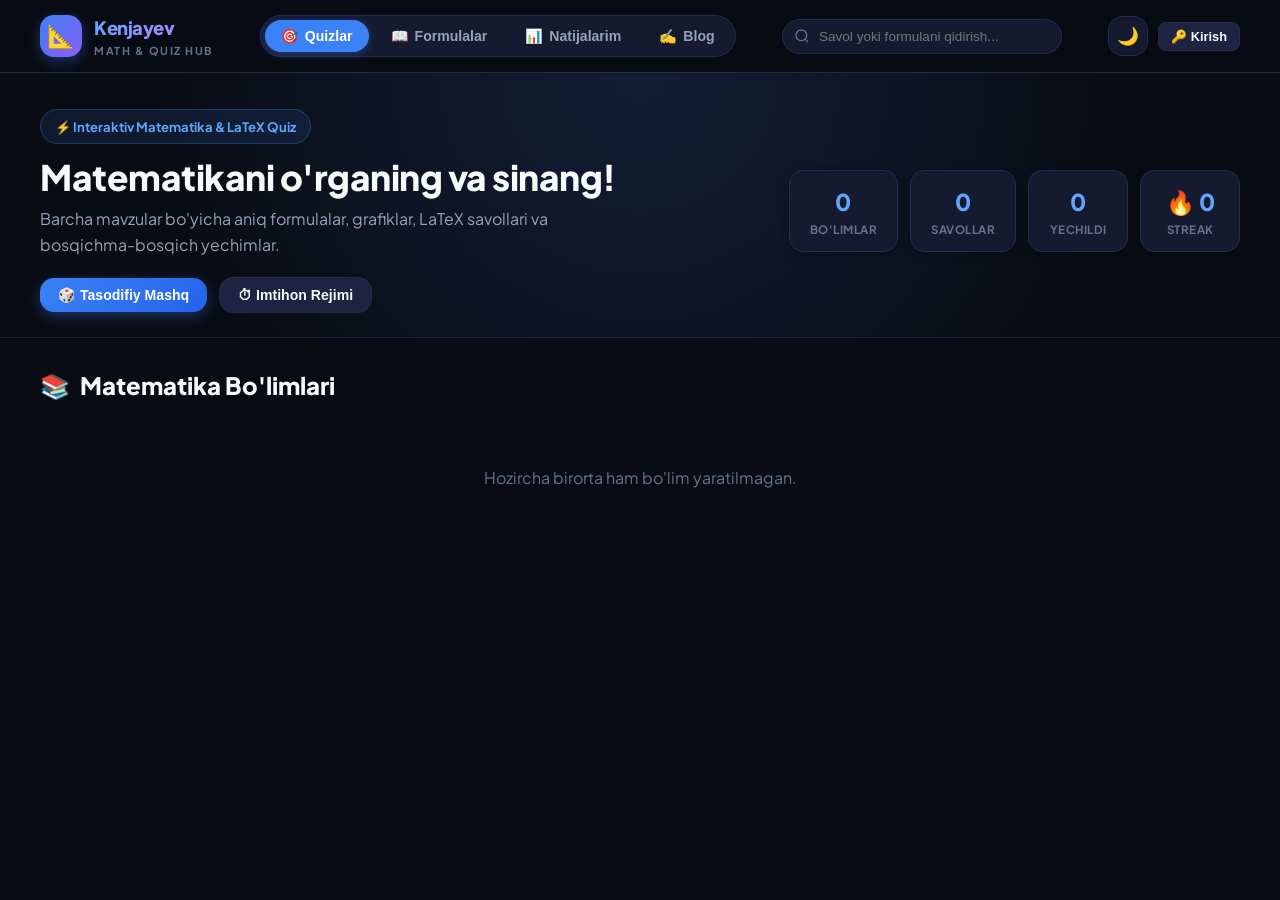
==== index.html @ 4a64a660 "feat: complete mobile-first responsive redesign, fix question variant creation, and reset blog posts" ====
<!DOCTYPE html>
<html lang="uz" data-theme="dark">
<head>
    <meta charset="UTF-8">
    <meta name="viewport" content="width=device-width, initial-scale=1.0, viewport-fit=cover">
    <title>Kenjayev Math & Quiz Hub | Matematika va Testlar Platformasi</title>
    
    <!-- SEO & Metadata -->
    <meta name="description" content="Matematika bo'yicha interaktiv quizlar, LaTeX formulalari, bo'limlar bo'yicha testlar, mukammal admin paneli va tahliliy maqolalar platformasi.">
    <meta name="keywords" content="Matematika, Quiz, Testlar, LaTeX, Geometriya, Algebra, Trigonometriya, DTM, Kenjayev">
    <meta name="author" content="Kenjayev">
    
    <!-- Open Graph / Facebook -->
    <meta property="og:type" content="website">
    <meta property="og:url" content="http://localhost:8080/">
    <meta property="og:title" id="ogTitle" content="Kenjayev Math & Quiz Hub">
    <meta property="og:description" id="ogDesc" content="Interaktiv matematika quizlari, formulalar va to'liq yechimlar.">
    
    <!-- PWA Settings -->
    <link rel="manifest" href="/manifest.json">
    <meta name="theme-color" content="#3b82f6">
    <meta name="apple-mobile-web-app-capable" content="yes">
    <meta name="apple-mobile-web-app-status-bar-style" content="black-translucent">
    <meta name="apple-mobile-web-app-title" content="Kenjayev Math">

    <!-- Telegram Mini App WebApp SDK -->
    <script src="https://telegram.org/js/telegram-web-app.js"></script>

    <!-- Fonts -->
    <link rel="preconnect" href="https://fonts.googleapis.com">
    <link rel="preconnect" href="https://fonts.gstatic.com" crossorigin>
    <link href="https://fonts.googleapis.com/css2?family=Plus+Jakarta+Sans:wght@400;500;600;700;800&family=JetBrains+Mono:wght@400;500;600&display=swap" rel="stylesheet">
    
    <!-- KaTeX CSS for LaTeX Mathematics Rendering -->
    <link rel="stylesheet" href="https://cdn.jsdelivr.net/npm/katex@0.16.9/dist/katex.min.css">

    <style>
        :root {
            --bg-primary: #0a0c14;
            --bg-secondary: #101424;
            --surface-card: #151a30;
            --surface-elevated: #1d2340;
            --surface-hover: #262e54;
            --accent: #3b82f6;
            --accent-hover: #2563eb;
            --accent-glow: rgba(59, 130, 246, 0.35);
            --accent-subtle: rgba(59, 130, 246, 0.12);
            --emerald: #10b981;
            --emerald-glow: rgba(16, 185, 129, 0.3);
            --purple: #8b5cf6;
            --amber: #f59e0b;
            --rose: #f43f5e;
            --text-primary: #f8fafc;
            --text-secondary: #94a3b8;
            --text-muted: #64748b;
            --border: #242c4c;
            --border-subtle: #192038;
            --success: #10b981;
            --danger: #ef4444;
            --warning: #f59e0b;
            --radius-sm: 8px;
            --radius-md: 14px;
            --radius-lg: 20px;
            --radius-xl: 28px;
            --radius-full: 9999px;
            --shadow-sm: 0 2px 8px rgba(0, 0, 0, 0.3);
            --shadow-md: 0 10px 30px rgba(0, 0, 0, 0.4);
            --shadow-lg: 0 20px 50px rgba(0, 0, 0, 0.6);
            --shadow-glow: 0 0 25px var(--accent-glow);
            --transition-smooth: all 0.25s cubic-bezier(0.4, 0, 0.2, 1);
        }

        [data-theme="light"] {
            --bg-primary: #f8fafc;
            --bg-secondary: #f1f5f9;
            --surface-card: #ffffff;
            --surface-elevated: #ffffff;
            --surface-hover: #f1f5f9;
            --accent: #2563eb;
            --accent-hover: #1d4ed8;
            --accent-glow: rgba(37, 99, 235, 0.25);
            --accent-subtle: rgba(37, 99, 235, 0.08);
            --text-primary: #0f172a;
            --text-secondary: #475569;
            --text-muted: #94a3b8;
            --border: #e2e8f0;
            --border-subtle: #edf2f7;
            --shadow-sm: 0 2px 4px rgba(0, 0, 0, 0.05);
            --shadow-md: 0 8px 24px rgba(0, 0, 0, 0.08);
            --shadow-lg: 0 16px 40px rgba(0, 0, 0, 0.12);
        }

        * {
            margin: 0;
            padding: 0;
            box-sizing: border-box;
            -webkit-tap-highlight-color: transparent;
        }

        body {
            font-family: 'Plus Jakarta Sans', -apple-system, BlinkMacSystemFont, sans-serif;
            background-color: var(--bg-primary);
            color: var(--text-primary);
            line-height: 1.6;
            min-height: 100vh;
            overflow-x: hidden;
            transition: background-color 0.3s ease, color 0.3s ease;
        }

        .container {
            max-width: 1240px;
            margin: 0 auto;
            padding: 0 20px;
        }

        /* Glassmorphism helpers */
        .glass-panel {
            background: var(--surface-card);
            border: 1px solid var(--border);
            border-radius: var(--radius-lg);
            box-shadow: var(--shadow-md);
            backdrop-filter: blur(12px);
        }

        /* Header */
        .header {
            position: sticky;
            top: 0;
            z-index: 1000;
            background: rgba(10, 12, 20, 0.85);
            backdrop-filter: blur(16px);
            border-bottom: 1px solid var(--border);
            transition: var(--transition-smooth);
        }

        [data-theme="light"] .header {
            background: rgba(248, 250, 252, 0.9);
        }

        .header-inner {
            display: flex;
            align-items: center;
            justify-content: space-between;
            height: 72px;
            gap: 16px;
        }

        .logo {
            display: flex;
            align-items: center;
            gap: 12px;
            text-decoration: none;
            color: var(--text-primary);
            font-weight: 800;
            font-size: 1.25rem;
            letter-spacing: -0.5px;
            flex-shrink: 0;
        }

        .logo-icon {
            width: 42px;
            height: 42px;
            border-radius: var(--radius-md);
            background: linear-gradient(135deg, #3b82f6, #8b5cf6);
            display: flex;
            align-items: center;
            justify-content: center;
            color: #ffffff;
            font-size: 1.4rem;
            box-shadow: 0 4px 14px var(--accent-glow);
        }

        .logo-name {
            display: flex;
            flex-direction: column;
        }

        .name-main {
            font-size: 1.15rem;
            font-weight: 800;
            background: linear-gradient(135deg, #60a5fa, #c084fc);
            -webkit-background-clip: text;
            -webkit-text-fill-color: transparent;
        }

        .name-sub {
            font-size: 0.68rem;
            color: var(--text-muted);
            text-transform: uppercase;
            letter-spacing: 1.5px;
            font-weight: 700;
        }

        /* Nav Tabs in Header */
        .nav-tabs {
            display: flex;
            align-items: center;
            gap: 6px;
            background: var(--surface-card);
            padding: 4px;
            border-radius: var(--radius-full);
            border: 1px solid var(--border);
        }

        .nav-tab-btn {
            padding: 8px 16px;
            border-radius: var(--radius-full);
            border: none;
            background: transparent;
            color: var(--text-secondary);
            font-size: 0.88rem;
            font-weight: 600;
            cursor: pointer;
            transition: var(--transition-smooth);
            display: flex;
            align-items: center;
            gap: 6px;
        }

        .nav-tab-btn:hover {
            color: var(--text-primary);
            background: var(--surface-hover);
        }

        .nav-tab-btn.active {
            color: #ffffff;
            background: var(--accent);
            box-shadow: 0 2px 10px var(--accent-glow);
        }

        /* Search Bar */
        .search-container {
            position: relative;
            flex: 1;
            max-width: 280px;
        }

        .search-input {
            width: 100%;
            padding: 9px 14px 9px 36px;
            background: var(--surface-card);
            border: 1px solid var(--border);
            border-radius: var(--radius-full);
            color: var(--text-primary);
            font-size: 0.85rem;
            outline: none;
            transition: var(--transition-smooth);
        }

        .search-input:focus {
            border-color: var(--accent);
            box-shadow: 0 0 0 3px var(--accent-subtle);
        }

        .search-icon {
            position: absolute;
            left: 12px;
            top: 50%;
            transform: translateY(-50%);
            color: var(--text-muted);
            pointer-events: none;
        }

        .search-clear {
            position: absolute;
            right: 10px;
            top: 50%;
            transform: translateY(-50%);
            background: transparent;
            border: none;
            color: var(--text-muted);
            cursor: pointer;
            font-size: 0.8rem;
            display: none;
        }

        /* Header Actions */
        .header-actions {
            display: flex;
            align-items: center;
            gap: 10px;
            flex-shrink: 0;
        }

        .btn-icon {
            width: 40px;
            height: 40px;
            border-radius: var(--radius-md);
            border: 1px solid var(--border);
            background: var(--surface-card);
            color: var(--text-primary);
            display: flex;
            align-items: center;
            justify-content: center;
            cursor: pointer;
            font-size: 1.1rem;
            transition: var(--transition-smooth);
        }

        .btn-icon:hover {
            background: var(--surface-hover);
            border-color: var(--accent);
        }

        .btn {
            padding: 9px 18px;
            border-radius: var(--radius-md);
            border: none;
            font-weight: 600;
            font-size: 0.88rem;
            cursor: pointer;
            display: inline-flex;
            align-items: center;
            justify-content: center;
            gap: 8px;
            transition: var(--transition-smooth);
            text-decoration: none;
        }

        .btn-primary {
            background: linear-gradient(135deg, #3b82f6, #2563eb);
            color: #ffffff;
            box-shadow: 0 4px 14px var(--accent-glow);
        }

        .btn-primary:hover {
            background: linear-gradient(135deg, #2563eb, #1d4ed8);
            transform: translateY(-1px);
        }

        .btn-success {
            background: linear-gradient(135deg, #10b981, #059669);
            color: #ffffff;
            box-shadow: 0 4px 14px var(--emerald-glow);
        }

        .btn-success:hover {
            background: linear-gradient(135deg, #059669, #047857);
            transform: translateY(-1px);
        }

        .btn-secondary {
            background: var(--surface-elevated);
            color: var(--text-primary);
            border: 1px solid var(--border);
        }

        .btn-secondary:hover {
            background: var(--surface-hover);
            border-color: var(--accent);
        }

        .btn-danger {
            background: #ef4444;
            color: #ffffff;
        }

        .btn-danger:hover {
            background: #dc2626;
        }

        .btn-sm {
            padding: 6px 12px;
            font-size: 0.8rem;
            border-radius: var(--radius-sm);
        }

        /* Hero Banner */
        .hero {
            padding: 36px 0 24px;
            background: radial-gradient(circle at 50% 0%, rgba(59, 130, 246, 0.15), transparent 70%);
            border-bottom: 1px solid var(--border-subtle);
        }

        .hero-wrap {
            display: flex;
            justify-content: space-between;
            align-items: center;
            gap: 24px;
            flex-wrap: wrap;
        }

        .hero-badge {
            display: inline-flex;
            align-items: center;
            gap: 6px;
            padding: 6px 14px;
            border-radius: var(--radius-full);
            background: var(--accent-subtle);
            color: #60a5fa;
            font-size: 0.82rem;
            font-weight: 700;
            border: 1px solid rgba(59, 130, 246, 0.3);
            margin-bottom: 12px;
        }

        .hero-title {
            font-size: 2.2rem;
            font-weight: 800;
            line-height: 1.2;
            letter-spacing: -0.5px;
            margin-bottom: 8px;
        }

        .hero-desc {
            color: var(--text-secondary);
            font-size: 1rem;
            max-width: 580px;
        }

        .hero-stats {
            display: flex;
            gap: 12px;
            flex-wrap: wrap;
        }

        .stat-card {
            padding: 12px 20px;
            border-radius: var(--radius-md);
            background: var(--surface-card);
            border: 1px solid var(--border);
            text-align: center;
            min-width: 100px;
            box-shadow: var(--shadow-sm);
        }

        .stat-val {
            font-size: 1.45rem;
            font-weight: 800;
            color: #60a5fa;
        }

        .stat-lbl {
            font-size: 0.72rem;
            color: var(--text-muted);
            text-transform: uppercase;
            font-weight: 700;
            letter-spacing: 0.5px;
        }

        /* Hero Quick Actions */
        .hero-action-bar {
            margin-top: 20px;
            display: flex;
            align-items: center;
            gap: 12px;
            flex-wrap: wrap;
        }

        /* Main App Views */
        .app-view {
            display: none;
            padding: 28px 0 60px;
        }

        .app-view.active {
            display: block;
            animation: fadeIn 0.3s ease;
        }

        @keyframes fadeIn {
            from { opacity: 0; transform: translateY(6px); }
            to { opacity: 1; transform: translateY(0); }
        }

        /* Section Explorer / Grid */
        .section-header-bar {
            display: flex;
            align-items: center;
            justify-content: space-between;
            margin-bottom: 20px;
            gap: 16px;
            flex-wrap: wrap;
        }

        .view-heading {
            font-size: 1.5rem;
            font-weight: 800;
            display: flex;
            align-items: center;
            gap: 10px;
        }

        .sections-grid {
            display: grid;
            grid-template-columns: repeat(auto-fill, minmax(320px, 1fr));
            gap: 20px;
            margin-bottom: 36px;
        }

        .section-card {
            border-radius: var(--radius-lg);
            background: var(--surface-card);
            border: 1px solid var(--border);
            padding: 24px;
            display: flex;
            flex-direction: column;
            justify-content: space-between;
            transition: var(--transition-smooth);
            position: relative;
            overflow: hidden;
        }

        .section-card:hover {
            transform: translateY(-3px);
            border-color: var(--accent);
            box-shadow: 0 12px 30px var(--accent-glow);
        }

        .section-card-top {
            display: flex;
            align-items: flex-start;
            justify-content: space-between;
            margin-bottom: 16px;
        }

        .section-icon-badge {
            width: 48px;
            height: 48px;
            border-radius: var(--radius-md);
            display: flex;
            align-items: center;
            justify-content: center;
            font-size: 1.5rem;
            background: var(--surface-elevated);
            border: 1px solid var(--border);
        }

        .section-count-badge {
            padding: 4px 10px;
            border-radius: var(--radius-full);
            background: var(--surface-elevated);
            color: var(--text-secondary);
            font-size: 0.78rem;
            font-weight: 700;
            border: 1px solid var(--border);
        }

        .section-title {
            font-size: 1.25rem;
            font-weight: 700;
            margin-bottom: 6px;
            color: var(--text-primary);
        }

        .section-desc {
            font-size: 0.88rem;
            color: var(--text-secondary);
            margin-bottom: 18px;
            line-height: 1.5;
            min-height: 42px;
        }

        .section-meta-row {
            display: flex;
            align-items: center;
            justify-content: space-between;
            margin-bottom: 16px;
            padding-top: 12px;
            border-top: 1px solid var(--border-subtle);
            font-size: 0.8rem;
            color: var(--text-muted);
        }

        .section-actions {
            display: flex;
            gap: 8px;
        }

        .section-admin-actions {
            position: absolute;
            top: 14px;
            right: 14px;
            display: flex;
            gap: 6px;
        }

        /* Interactive Quiz Player View */
        .quiz-player-wrap {
            max-width: 860px;
            margin: 0 auto;
        }

        .quiz-header-bar {
            display: flex;
            align-items: center;
            justify-content: space-between;
            margin-bottom: 20px;
            gap: 12px;
            flex-wrap: wrap;
        }

        .quiz-card {
            border-radius: var(--radius-xl);
            background: var(--surface-card);
            border: 1px solid var(--border);
            padding: 32px;
            box-shadow: var(--shadow-lg);
            position: relative;
            transition: var(--transition-smooth);
        }

        .quiz-meta-row {
            display: flex;
            align-items: center;
            justify-content: space-between;
            margin-bottom: 20px;
            gap: 12px;
            font-size: 0.85rem;
        }

        .quiz-topic-tag {
            padding: 5px 12px;
            border-radius: var(--radius-full);
            background: var(--accent-subtle);
            color: #60a5fa;
            font-weight: 700;
            border: 1px solid rgba(59, 130, 246, 0.3);
        }

        .quiz-timer-tag {
            padding: 5px 12px;
            border-radius: var(--radius-full);
            background: rgba(245, 158, 11, 0.15);
            color: #fbbf24;
            font-weight: 700;
            font-family: 'JetBrains Mono', monospace;
            border: 1px solid rgba(245, 158, 11, 0.3);
        }

        .quiz-question-text {
            font-size: 1.25rem;
            font-weight: 600;
            line-height: 1.7;
            margin-bottom: 24px;
            color: var(--text-primary);
            word-break: break-word;
        }

        /* LaTeX formulas styling */
        .katex {
            font-size: 1.15em;
        }

        .katex-display {
            margin: 1em 0 !important;
            overflow-x: auto;
            overflow-y: hidden;
            padding: 8px 0;
        }

        .quiz-image-box {
            margin-bottom: 24px;
            text-align: center;
            border-radius: var(--radius-md);
            overflow: hidden;
            background: var(--surface-elevated);
            border: 1px solid var(--border);
            padding: 8px;
            cursor: pointer;
        }

        .quiz-image-box img {
            max-width: 100%;
            max-height: 360px;
            border-radius: var(--radius-sm);
            object-fit: contain;
        }

        /* Options Grid */
        .options-list {
            display: flex;
            flex-direction: column;
            gap: 12px;
            margin-bottom: 28px;
        }

        .option-btn {
            display: flex;
            align-items: center;
            gap: 16px;
            padding: 16px 20px;
            border-radius: var(--radius-md);
            background: var(--surface-elevated);
            border: 2px solid var(--border);
            color: var(--text-primary);
            font-size: 1.05rem;
            text-align: left;
            cursor: pointer;
            transition: var(--transition-smooth);
            width: 100%;
            font-family: inherit;
        }

        .option-btn:hover:not(:disabled) {
            border-color: var(--accent);
            background: var(--surface-hover);
            transform: translateX(4px);
        }

        .option-btn.selected {
            border-color: var(--accent);
            background: var(--accent-subtle);
        }

        .option-btn.correct {
            border-color: var(--emerald) !important;
            background: rgba(16, 185, 129, 0.15) !important;
            color: #34d399 !important;
        }

        .option-btn.incorrect {
            border-color: var(--danger) !important;
            background: rgba(239, 68, 68, 0.15) !important;
            color: #f87171 !important;
        }

        .option-key {
            width: 32px;
            height: 32px;
            border-radius: var(--radius-full);
            background: var(--surface-card);
            border: 1px solid var(--border);
            display: flex;
            align-items: center;
            justify-content: center;
            font-weight: 800;
            font-size: 0.85rem;
            flex-shrink: 0;
            color: var(--text-secondary);
        }

        .option-btn.selected .option-key {
            background: var(--accent);
            color: #ffffff;
            border-color: var(--accent);
        }

        .option-btn.correct .option-key {
            background: var(--emerald);
            color: #ffffff;
            border-color: var(--emerald);
        }

        .option-btn.incorrect .option-key {
            background: var(--danger);
            color: #ffffff;
            border-color: var(--danger);
        }

        .option-text {
            flex: 1;
            word-break: break-word;
        }

        /* Feedback Box */
        .feedback-banner {
            padding: 18px 22px;
            border-radius: var(--radius-md);
            margin-bottom: 24px;
            animation: fadeIn 0.3s ease;
        }

        .feedback-banner.correct {
            background: rgba(16, 185, 129, 0.15);
            border: 1px solid rgba(16, 185, 129, 0.4);
            color: #34d399;
        }

        .feedback-banner.incorrect {
            background: rgba(239, 68, 68, 0.15);
            border: 1px solid rgba(239, 68, 68, 0.4);
            color: #f87171;
        }

        .feedback-title {
            font-size: 1.15rem;
            font-weight: 800;
            display: flex;
            align-items: center;
            gap: 8px;
            margin-bottom: 6px;
        }

        .solution-box {
            margin-top: 14px;
            padding: 14px;
            border-radius: var(--radius-sm);
            background: var(--surface-card);
            border: 1px solid var(--border);
            color: var(--text-primary);
            font-size: 0.95rem;
            line-height: 1.6;
        }

        .solution-heading {
            font-weight: 700;
            color: #60a5fa;
            margin-bottom: 6px;
            display: flex;
            align-items: center;
            gap: 6px;
        }

        /* Player Controls */
        .player-controls {
            display: flex;
            align-items: center;
            justify-content: space-between;
            gap: 12px;
            flex-wrap: wrap;
        }

        /* Exam Results Card */
        .results-card {
            text-align: center;
            padding: 40px 24px;
        }

        .results-score-badge {
            font-size: 3.5rem;
            font-weight: 900;
            background: linear-gradient(135deg, #3b82f6, #10b981);
            -webkit-background-clip: text;
            -webkit-text-fill-color: transparent;
            margin-bottom: 8px;
        }

        /* Math Formula Toolbar */
        .math-toolbar {
            display: flex;
            flex-wrap: wrap;
            gap: 6px;
            padding: 8px 10px;
            background: var(--surface-elevated);
            border-radius: var(--radius-md);
            border: 1px solid var(--border);
            margin-bottom: 10px;
        }

        .math-tool-btn {
            padding: 4px 8px;
            border-radius: var(--radius-sm);
            border: 1px solid var(--border);
            background: var(--surface-card);
            color: var(--text-primary);
            font-size: 0.85rem;
            cursor: pointer;
            transition: var(--transition-smooth);
            font-family: 'JetBrains Mono', monospace;
        }

        .math-tool-btn:hover {
            border-color: var(--accent);
            background: var(--accent-subtle);
            color: #60a5fa;
        }

        .latex-preview-box {
            padding: 14px;
            border-radius: var(--radius-md);
            background: var(--surface-elevated);
            border: 1px dashed var(--border);
            min-height: 52px;
            margin-top: 8px;
            font-size: 1rem;
            color: var(--text-primary);
        }

        /* Modals */
        .modal-overlay {
            position: fixed;
            top: 0;
            left: 0;
            right: 0;
            bottom: 0;
            background: rgba(0, 0, 0, 0.75);
            backdrop-filter: blur(8px);
            display: none;
            align-items: center;
            justify-content: center;
            z-index: 2000;
            padding: 16px;
            overflow-y: auto;
        }

        .modal-overlay.active {
            display: flex;
            animation: fadeIn 0.2s ease;
        }

        .modal {
            background: var(--surface-card);
            border: 1px solid var(--border);
            border-radius: var(--radius-xl);
            width: 100%;
            max-width: 680px;
            max-height: 90vh;
            display: flex;
            flex-direction: column;
            box-shadow: var(--shadow-lg);
            animation: slideUp 0.3s cubic-bezier(0.16, 1, 0.3, 1);
        }

        .modal-lg {
            max-width: 880px;
        }

        .modal-sm {
            max-width: 440px;
        }

        @keyframes slideUp {
            from { transform: translateY(20px); opacity: 0; }
            to { transform: translateY(0); opacity: 1; }
        }

        .modal-header {
            padding: 20px 24px;
            border-bottom: 1px solid var(--border);
            display: flex;
            align-items: center;
            justify-content: space-between;
        }

        .modal-title {
            font-size: 1.25rem;
            font-weight: 800;
        }

        .modal-close {
            background: transparent;
            border: none;
            color: var(--text-muted);
            font-size: 1.3rem;
            cursor: pointer;
            width: 32px;
            height: 32px;
            border-radius: var(--radius-full);
            display: flex;
            align-items: center;
            justify-content: center;
            transition: var(--transition-smooth);
        }

        .modal-close:hover {
            color: var(--text-primary);
            background: var(--surface-hover);
        }

        .modal-body {
            padding: 24px;
            overflow-y: auto;
            flex: 1;
        }

        .modal-footer {
            padding: 16px 24px;
            border-top: 1px solid var(--border);
            display: flex;
            align-items: center;
            justify-content: flex-end;
            gap: 12px;
        }

        /* Form Controls */
        .form-group {
            margin-bottom: 18px;
        }

        .form-group label {
            display: block;
            font-size: 0.85rem;
            font-weight: 700;
            color: var(--text-secondary);
            margin-bottom: 6px;
        }

        .form-control {
            width: 100%;
            padding: 11px 14px;
            border-radius: var(--radius-md);
            background: var(--surface-elevated);
            border: 1px solid var(--border);
            color: var(--text-primary);
            font-size: 0.95rem;
            font-family: inherit;
            outline: none;
            transition: var(--transition-smooth);
        }

        .form-control:focus {
            border-color: var(--accent);
            box-shadow: 0 0 0 3px var(--accent-subtle);
        }

        textarea.form-control {
            min-height: 100px;
            resize: vertical;
        }

        /* Option Input Rows & Builder in Admin Modal */
        .option-builder-row, .option-edit-row {
            display: flex;
            align-items: center;
            gap: 8px;
            margin-bottom: 8px;
            background: var(--surface-card);
            padding: 8px 10px;
            border-radius: var(--radius-md);
            border: 1px solid var(--border);
        }

        .builder-badge {
            font-weight: 800;
            font-size: 0.9rem;
            color: var(--accent);
            min-width: 22px;
            text-align: center;
        }

        .option-builder-row input[type="radio"], .option-radio-btn {
            accent-color: var(--emerald);
            width: 20px;
            height: 20px;
            cursor: pointer;
            flex-shrink: 0;
        }
        
        .option-builder-row .q-option-val {
            flex: 1;
            padding: 8px 12px;
            font-size: 0.9rem;
        }

        /* KaTeX Math Overflow Fix for Mobile */
        .katex-display {
            overflow-x: auto;
            overflow-y: hidden;
            max-width: 100%;
            padding: 4px 0;
            margin: 0.8em 0;
            -webkit-overflow-scrolling: touch;
        }

        .katex {
            max-width: 100%;
            white-space: normal;
        }

        .latex-preview-box {
            background: var(--surface-elevated);
            border: 1px solid var(--border);
            border-radius: var(--radius-md);
            padding: 12px 14px;
            min-height: 48px;
            margin-top: 6px;
            font-size: 0.95rem;
            overflow-x: auto;
            -webkit-overflow-scrolling: touch;
        }

        /* Toast Notifications */
        .toast-container {
            position: fixed;
            bottom: 24px;
            right: 24px;
            z-index: 3000;
            display: flex;
            flex-direction: column;
            gap: 10px;
            pointer-events: none;
        }

        .toast {
            padding: 14px 20px;
            border-radius: var(--radius-md);
            background: var(--surface-card);
            border: 1px solid var(--border);
            color: var(--text-primary);
            box-shadow: var(--shadow-lg);
            font-size: 0.9rem;
            font-weight: 600;
            display: flex;
            align-items: center;
            gap: 10px;
            pointer-events: auto;
            animation: slideInRight 0.3s ease;
        }

        @keyframes slideInRight {
            from { transform: translateX(100%); opacity: 0; }
            to { transform: translateX(0); opacity: 1; }
        }

        /* Admin Questions Table */
        .data-table-wrap {
            overflow-x: auto;
            border-radius: var(--radius-md);
            border: 1px solid var(--border);
        }

        .data-table {
            width: 100%;
            border-collapse: collapse;
            font-size: 0.88rem;
            text-align: left;
        }

        .data-table th, .data-table td {
            padding: 12px 16px;
            border-bottom: 1px solid var(--border);
        }

        .data-table th {
            background: var(--surface-elevated);
            color: var(--text-secondary);
            font-weight: 700;
        }

        .data-table tr:hover td {
            background: var(--surface-hover);
        }

        /* Blog posts layout (Tab 3) */
        .posts-grid {
            display: grid;
            grid-template-columns: repeat(auto-fill, minmax(320px, 1fr));
            gap: 20px;
        }

        .post-card {
            border-radius: var(--radius-lg);
            background: var(--surface-card);
            border: 1px solid var(--border);
            padding: 22px;
            display: flex;
            flex-direction: column;
            justify-content: space-between;
            transition: var(--transition-smooth);
            cursor: pointer;
        }

        .post-card:hover {
            transform: translateY(-3px);
            border-color: var(--accent);
        }

        .post-card-title {
            font-size: 1.18rem;
            font-weight: 700;
            margin-bottom: 8px;
            color: var(--text-primary);
        }

        .post-card-body {
            font-size: 0.88rem;
            color: var(--text-secondary);
            line-height: 1.5;
            margin-bottom: 16px;
            display: -webkit-box;
            -webkit-line-clamp: 3;
            -webkit-box-orient: vertical;
            overflow: hidden;
        }

        /* Comprehensive Mobile & Tablet Responsiveness */
        @media (max-width: 768px) {
            body {
                padding-bottom: 74px !important;
            }

            .container {
                padding: 0 12px !important;
            }

            /* Header on Mobile */
            .header-inner {
                height: 54px !important;
                padding: 0 12px !important;
            }

            .logo {
                gap: 8px !important;
            }

            .logo-icon {
                width: 32px !important;
                height: 32px !important;
                font-size: 1.1rem !important;
                border-radius: 8px !important;
            }

            .name-main {
                font-size: 0.95rem !important;
            }

            .name-sub {
                font-size: 0.58rem !important;
            }

            .search-container {
                display: none !important;
            }

            .header-actions {
                gap: 6px !important;
            }

            .btn-icon {
                width: 32px !important;
                height: 32px !important;
                font-size: 0.9rem !important;
            }

            #adminHeaderSlot .btn {
                padding: 5px 8px !important;
                font-size: 0.74rem !important;
                gap: 4px !important;
            }

            /* Fixed Bottom Navigation Tabs */
            .nav-tabs {
                position: fixed !important;
                bottom: 0 !important;
                left: 0 !important;
                right: 0 !important;
                height: 60px !important;
                border-radius: 0 !important;
                margin: 0 !important;
                justify-content: space-around !important;
                align-items: center !important;
                z-index: 2000 !important;
                border-top: 1px solid var(--border) !important;
                background: var(--surface-card) !important;
                backdrop-filter: blur(16px) !important;
                -webkit-backdrop-filter: blur(16px) !important;
                padding: 4px 6px !important;
                box-shadow: 0 -4px 20px rgba(0, 0, 0, 0.35) !important;
            }

            .nav-tab-btn {
                flex: 1 !important;
                flex-direction: column !important;
                justify-content: center !important;
                align-items: center !important;
                gap: 2px !important;
                padding: 4px 2px !important;
                font-size: 0.65rem !important;
                font-weight: 700 !important;
                border-radius: 8px !important;
                border: none !important;
                text-align: center !important;
            }

            .nav-tab-btn span:first-child {
                font-size: 1.15rem !important;
                line-height: 1 !important;
            }

            /* Hero on Mobile */
            .hero {
                padding: 16px 0 12px !important;
            }

            .hero-wrap {
                gap: 12px !important;
            }

            .hero-badge {
                font-size: 0.72rem !important;
                padding: 4px 10px !important;
                margin-bottom: 6px !important;
            }

            .hero-title {
                font-size: 1.35rem !important;
                line-height: 1.25 !important;
                margin-bottom: 4px !important;
                letter-spacing: -0.3px !important;
            }

            .hero-desc {
                font-size: 0.82rem !important;
                line-height: 1.4 !important;
            }

            .hero-stats {
                display: grid !important;
                grid-template-columns: repeat(2, 1fr) !important;
                width: 100% !important;
                gap: 8px !important;
                margin-top: 8px !important;
            }

            .stat-card {
                padding: 8px 10px !important;
                min-width: unset !important;
                border-radius: 10px !important;
            }

            .stat-val {
                font-size: 1.15rem !important;
            }

            .stat-lbl {
                font-size: 0.62rem !important;
            }

            .hero-action-bar {
                display: grid !important;
                grid-template-columns: repeat(2, 1fr) !important;
                gap: 8px !important;
                width: 100% !important;
                margin-top: 12px !important;
            }

            .hero-action-bar .btn {
                width: 100% !important;
                padding: 8px 4px !important;
                font-size: 0.76rem !important;
                justify-content: center !important;
            }

            /* App Views */
            .app-view {
                padding: 14px 0 32px !important;
            }

            .section-header-bar {
                margin-bottom: 12px !important;
                gap: 8px !important;
            }

            .view-heading {
                font-size: 1.15rem !important;
            }

            /* Sections Grid */
            .sections-grid {
                grid-template-columns: 1fr !important;
                gap: 12px !important;
                margin-bottom: 20px !important;
            }

            .section-card {
                padding: 16px !important;
                border-radius: 14px !important;
            }

            .section-title {
                font-size: 1.08rem !important;
                margin-bottom: 4px !important;
            }

            .section-desc {
                font-size: 0.82rem !important;
                min-height: unset !important;
                margin-bottom: 12px !important;
            }

            .section-meta-row {
                font-size: 0.74rem !important;
                padding-top: 8px !important;
                margin-bottom: 10px !important;
            }

            .section-actions {
                gap: 6px !important;
            }

            .section-actions .btn {
                padding: 8px 6px !important;
                font-size: 0.78rem !important;
            }

            /* Quiz Player on Mobile */
            .quiz-player-wrap {
                width: 100% !important;
            }

            .quiz-header-bar {
                gap: 6px !important;
                margin-bottom: 10px !important;
            }

            .quiz-header-bar .btn {
                font-size: 0.75rem !important;
                padding: 6px 10px !important;
            }

            .quiz-card {
                padding: 16px !important;
                border-radius: 16px !important;
                margin-bottom: 14px !important;
            }

            .quiz-card-meta {
                margin-bottom: 10px !important;
                gap: 6px !important;
            }

            .quiz-meta-tag {
                font-size: 0.72rem !important;
                padding: 3px 8px !important;
            }

            .quiz-question-text {
                font-size: 1rem !important;
                line-height: 1.5 !important;
                margin-bottom: 14px !important;
            }

            .option-btn {
                padding: 10px 12px !important;
                font-size: 0.88rem !important;
                gap: 10px !important;
                border-radius: 10px !important;
                margin-bottom: 8px !important;
            }

            .option-key {
                width: 28px !important;
                height: 28px !important;
                font-size: 0.8rem !important;
                min-width: 28px !important;
            }

            .option-text {
                font-size: 0.88rem !important;
                line-height: 1.4 !important;
                overflow-x: auto !important;
                max-width: calc(100% - 38px) !important;
            }

            .feedback-banner {
                padding: 12px !important;
                border-radius: 12px !important;
                margin-top: 12px !important;
            }

            .feedback-title {
                font-size: 0.92rem !important;
            }

            .solution-box {
                padding: 10px 12px !important;
                margin-top: 8px !important;
                border-radius: 8px !important;
            }

            .solution-heading {
                font-size: 0.78rem !important;
            }

            .solution-text {
                font-size: 0.84rem !important;
            }

            .quiz-nav-row {
                margin-top: 14px !important;
                gap: 8px !important;
            }

            .quiz-nav-row .btn {
                padding: 9px 12px !important;
                font-size: 0.84rem !important;
            }

            /* Exam Results on Mobile */
            .results-card {
                padding: 20px 14px !important;
                border-radius: 16px !important;
            }

            .results-title {
                font-size: 1.25rem !important;
            }

            .results-score {
                font-size: 2rem !important;
            }

            /* Stats on Mobile */
            .stats-grid {
                grid-template-columns: repeat(2, 1fr) !important;
                gap: 8px !important;
            }

            .glass-panel {
                padding: 12px !important;
                border-radius: 12px !important;
            }

            /* Modals on Mobile */
            .modal-overlay {
                padding: 0 !important;
                align-items: flex-end !important;
            }

            .modal {
                width: 100% !important;
                max-width: 100% !important;
                max-height: 88vh !important;
                border-radius: 20px 20px 0 0 !important;
                padding: 16px 14px !important;
                margin: 0 !important;
            }

            .modal-header {
                margin-bottom: 10px !important;
                padding-bottom: 8px !important;
            }

            .modal-title {
                font-size: 1.05rem !important;
            }

            .math-toolbar {
                display: flex !important;
                overflow-x: auto !important;
                white-space: nowrap !important;
                gap: 4px !important;
                padding: 6px 2px !important;
                -webkit-overflow-scrolling: touch !important;
            }

            .math-tool-btn {
                padding: 5px 8px !important;
                font-size: 0.76rem !important;
                flex-shrink: 0 !important;
            }

            .option-builder-row {
                padding: 6px 8px !important;
                gap: 6px !important;
                margin-bottom: 6px !important;
            }

            .option-builder-row .q-option-val {
                padding: 6px 8px !important;
                font-size: 0.84rem !important;
            }

            .modal-footer {
                padding-top: 10px !important;
                gap: 6px !important;
            }

            .modal-footer .btn {
                flex: 1 !important;
                padding: 8px 10px !important;
                font-size: 0.82rem !important;
            }

            /* Posts Grid on Mobile */
            .posts-grid {
                grid-template-columns: 1fr !important;
                gap: 12px !important;
            }

            .post-card {
                padding: 16px !important;
            }

            .post-card-title {
                font-size: 1.05rem !important;
            }

            /* Formula Category Buttons on Mobile */
            .formula-cats-bar {
                display: flex !important;
                overflow-x: auto !important;
                white-space: nowrap !important;
                gap: 6px !important;
                padding-bottom: 6px !important;
                -webkit-overflow-scrolling: touch !important;
            }

            .formula-cats-bar .btn {
                flex-shrink: 0 !important;
                font-size: 0.78rem !important;
                padding: 6px 10px !important;
            }
        }
    </style>
</head>
<body>

    <!-- Main Navigation Header -->
    <header class="header">
        <div class="container header-inner">
            <a href="#" class="logo" onclick="mathApp.switchTab('quizzes'); return false;">
                <div class="logo-icon">📐</div>
                <div class="logo-name">
                    <span class="name-main">Kenjayev</span>
                    <span class="name-sub">MATH & QUIZ HUB</span>
                </div>
            </a>

            <!-- Central Nav Tabs -->
            <nav class="nav-tabs" id="mainNavTabs">
                <button class="nav-tab-btn active" id="tabBtnQuizzes" onclick="mathApp.switchTab('quizzes')">
                    <span>🎯</span> <span>Quizlar</span>
                </button>
                <button class="nav-tab-btn" id="tabBtnFormulas" onclick="mathApp.openFormulasModal()">
                    <span>📖</span> <span>Formulalar</span>
                </button>
                <button class="nav-tab-btn" id="tabBtnStats" onclick="mathApp.switchTab('stats')">
                    <span>📊</span> <span>Natijalarim</span>
                </button>
                <button class="nav-tab-btn" id="tabBtnBlog" onclick="mathApp.switchTab('blog')">
                    <span>✍️</span> <span>Blog</span>
                </button>
            </nav>

            <!-- Search Bar -->
            <div class="search-container">
                <svg class="search-icon" width="16" height="16" viewBox="0 0 24 24" fill="none" stroke="currentColor" stroke-width="2"><circle cx="11" cy="11" r="8"/><line x1="21" y1="21" x2="16.65" y2="16.65"/></svg>
                <input type="text" id="globalSearch" class="search-input" placeholder="Savol yoki formulani qidirish..." oninput="mathApp.handleSearch(this.value)">
                <button class="search-clear" id="searchClear" onclick="mathApp.clearSearch()">✕</button>
            </div>

            <!-- Header Action Buttons -->
            <div class="header-actions">
                <button class="btn-icon" id="themeToggleBtn" onclick="mathApp.toggleTheme()" title="Mavzuni almashtirish">
                    🌙
                </button>
                <div id="adminHeaderSlot">
                    <button class="btn btn-sm btn-secondary" onclick="mathApp.openLoginModal()">
                        🔑 Kirish
                    </button>
                </div>
            </div>
        </div>
    </header>

    <!-- Hero Section -->
    <section class="hero">
        <div class="container">
            <div class="hero-wrap">
                <div>
                    <div class="hero-badge">⚡ Interaktiv Matematika & LaTeX Quiz</div>
                    <h1 class="hero-title">Matematikani o'rganing va sinang!</h1>
                    <p class="hero-desc">Barcha mavzular bo'yicha aniq formulalar, grafiklar, LaTeX savollari va bosqichma-bosqich yechimlar.</p>
                    
                    <div class="hero-action-bar">
                        <button class="btn btn-primary" onclick="mathApp.startRandomPractice()">
                            <span>🎲 Tasodifiy Mashq</span>
                        </button>
                        <button class="btn btn-secondary" onclick="mathApp.startTimedExam()">
                            <span>⏱ Imtihon Rejimi</span>
                        </button>
                        <button class="btn btn-success" id="btnHeroAddSection" style="display:none;" onclick="mathApp.openSectionModal()">
                            <span>➕ Bo'lim Yaratish</span>
                        </button>
                        <button class="btn btn-primary" id="btnHeroAddQuestion" style="display:none;" onclick="mathApp.openQuestionModal()">
                            <span>➕ Savol Qo'shish</span>
                        </button>
                    </div>
                </div>

                <div class="hero-stats">
                    <div class="stat-card">
                        <div class="stat-val" id="statSectionsCount">0</div>
                        <div class="stat-lbl">Bo'limlar</div>
                    </div>
                    <div class="stat-card">
                        <div class="stat-val" id="statQuestionsCount">0</div>
                        <div class="stat-lbl">Savollar</div>
                    </div>
                    <div class="stat-card">
                        <div class="stat-val" id="statUserSolved">0</div>
                        <div class="stat-lbl">Yechildi</div>
                    </div>
                    <div class="stat-card">
                        <div class="stat-val" id="statStreak">🔥 0</div>
                        <div class="stat-lbl">Streak</div>
                    </div>
                </div>
            </div>
        </div>
    </section>

    <!-- Main Container -->
    <main class="container">

        <!-- VIEW 1: QUIZZES & SECTIONS (Default View) -->
        <div id="viewQuizzes" class="app-view active">
            <div class="section-header-bar">
                <div class="view-heading">
                    <span>📚</span> <span>Matematika Bo'limlari</span>
                </div>
                <div id="adminSectionsBar" style="display:none;">
                    <button class="btn btn-sm btn-success" onclick="mathApp.openSectionModal()">➕ Yangi Bo'lim</button>
                    <button class="btn btn-sm btn-primary" onclick="mathApp.openQuestionModal()">➕ Yangi Savol</button>
                    <button class="btn btn-sm btn-secondary" onclick="mathApp.openManageQuestionsModal()">📋 Barcha Savollar</button>
                </div>
            </div>

            <!-- Sections Grid -->
            <div class="sections-grid" id="sectionsGridContainer">
                <!-- Injected via JavaScript -->
            </div>
        </div>

        <!-- VIEW 2: QUIZ PLAYER (Practice & Exam Mode) -->
        <div id="viewPlayer" class="app-view">
            <div class="quiz-player-wrap">
                <div class="quiz-header-bar">
                    <button class="btn btn-sm btn-secondary" onclick="mathApp.exitPlayer()">
                        <span>← Bo'limlarga qaytish</span>
                    </button>
                    <div id="playerModeBadge" class="quiz-topic-tag">🎯 Mashq Rejimi</div>
                    <div id="playerTimerBadge" class="quiz-timer-tag" style="display:none;">⏱ 00:00</div>
                </div>

                <div class="quiz-card" id="quizCardBox">
                    <div class="quiz-meta-row">
                        <span id="playerSectionName" class="quiz-topic-tag">Algebra</span>
                        <span id="playerQuestionCounter" style="font-weight: 700; color: var(--text-secondary);">Savol 1 / 10</span>
                        <span id="playerDifficultyBadge" class="quiz-topic-tag">O'rta</span>
                    </div>

                    <!-- Question Text (LaTeX rendered) -->
                    <div id="playerQuestionText" class="quiz-question-text">
                        Savol yuklanmoqda...
                    </div>

                    <!-- Question Diagram / Image -->
                    <div id="playerImageBox" class="quiz-image-box" style="display:none;" onclick="mathApp.zoomImage(this.querySelector('img').src)">
                        <img id="playerImage" src="" alt="Chizma">
                    </div>

                    <!-- Options Grid -->
                    <div class="options-list" id="playerOptionsContainer">
                        <!-- Rendered via JS -->
                    </div>

                    <!-- Feedback & Explanation Box (Instant feedback in practice mode) -->
                    <div id="playerFeedbackBox" style="display:none;"></div>

                    <!-- Action Controls -->
                    <div class="player-controls">
                        <button id="btnPlayerPrev" class="btn btn-secondary" onclick="mathApp.prevQuestion()">
                            <span>← Oldingi</span>
                        </button>
                        <button id="btnPlayerSubmit" class="btn btn-primary" onclick="mathApp.submitAnswer()">
                            <span>Javobni Tekshirish ➜</span>
                        </button>
                        <button id="btnPlayerNext" class="btn btn-primary" style="display:none;" onclick="mathApp.nextQuestion()">
                            <span>Keyingi Savol ➜</span>
                        </button>
                    </div>
                </div>

                <!-- Exam Results View -->
                <div class="quiz-card results-card" id="examResultsBox" style="display:none;">
                    <div style="font-size: 3rem; margin-bottom: 8px;">🏆</div>
                    <h2 style="font-size: 1.8rem; font-weight: 800; margin-bottom: 8px;">Imtihon Yakunlandi!</h2>
                    <p style="color: var(--text-secondary); margin-bottom: 20px;">Sizning umumiy natijangiz:</p>
                    
                    <div class="results-score-badge" id="examScoreDisplay">0 / 0</div>
                    <p id="examPercentDisplay" style="font-size: 1.2rem; font-weight: 700; color: #34d399; margin-bottom: 24px;">0% Aniqlik</p>

                    <div style="display: flex; gap: 12px; justify-content: center; flex-wrap: wrap;">
                        <button class="btn btn-primary" onclick="mathApp.restartExam()">
                            <span>🔄 Qayta topshirish</span>
                        </button>
                        <button class="btn btn-secondary" onclick="mathApp.exitPlayer()">
                            <span>📚 Bo'limlarga qaytish</span>
                        </button>
                    </div>
                </div>
            </div>
        </div>

        <!-- VIEW 3: USER STATS & LEADERBOARD -->
        <div id="viewStats" class="app-view">
            <div class="view-heading" style="margin-bottom: 20px;">
                <span>📊</span> <span>Mening Statistika va Yutuqlarim</span>
            </div>
            
            <div style="display: grid; grid-template-columns: repeat(auto-fit, minmax(240px, 1fr)); gap: 20px; margin-bottom: 30px;">
                <div class="glass-panel" style="padding: 24px; text-align: center;">
                    <div style="font-size: 2.5rem; color: #60a5fa; font-weight: 800;" id="userSolvedTotal">0</div>
                    <div style="color: var(--text-secondary); font-weight: 600;">Jami yechilgan testlar</div>
                </div>
                <div class="glass-panel" style="padding: 24px; text-align: center;">
                    <div style="font-size: 2.5rem; color: #34d399; font-weight: 800;" id="userCorrectTotal">0</div>
                    <div style="color: var(--text-secondary); font-weight: 600;">To'g'ri topilgan</div>
                </div>
                <div class="glass-panel" style="padding: 24px; text-align: center;">
                    <div style="font-size: 2.5rem; color: #fbbf24; font-weight: 800;" id="userAccuracyTotal">0%</div>
                    <div style="color: var(--text-secondary); font-weight: 600;">O'rtacha aniqlik</div>
                </div>
                <div class="glass-panel" style="padding: 24px; text-align: center;">
                    <div style="font-size: 2.5rem; color: #c084fc; font-weight: 800;" id="userRankBadge">Havaskor</div>
                    <div style="color: var(--text-muted); font-weight: 600;">Matematik daraja</div>
                </div>
            </div>
        </div>

        <!-- VIEW 4: BLOG & POSTS -->
        <div id="viewBlog" class="app-view">
            <div class="section-header-bar">
                <div class="view-heading">
                    <span>✍️</span> <span>Shaxsiy Fikrlar va Maqolalar</span>
                </div>
                <div id="adminBlogBar" style="display:none;">
                    <button class="btn btn-sm btn-primary" onclick="mathApp.openPostCreateModal()">➕ Yangi Maqola</button>
                </div>
            </div>
            <div class="posts-grid" id="blogPostsContainer">
                <!-- Posts rendered here -->
            </div>
        </div>

    </main>

    <!-- ==================== MODALS ==================== -->

    <!-- Admin Login Modal -->
    <div class="modal-overlay" id="adminLoginModal" onclick="mathApp.closeModal(event)">
        <div class="modal modal-sm" onclick="event.stopPropagation()">
            <div class="modal-header">
                <h2 class="modal-title">🔑 Admin Kirish</h2>
                <button class="modal-close" onclick="mathApp.closeModalById('adminLoginModal')">✕</button>
            </div>
            <div class="modal-body">
                <form onsubmit="mathApp.handleAdminLogin(event)">
                    <div class="form-group">
                        <label for="adminLoginInput">Login (Telefon raqam)</label>
                        <input type="text" id="adminLoginInput" class="form-control" placeholder="+998 91 970 51 91" value="+998919705191" required autofocus>
                    </div>
                    <div class="form-group">
                        <label for="adminPasswordInput">Parol</label>
                        <input type="password" id="adminPasswordInput" class="form-control" placeholder="Parol" required>
                    </div>
                    <div id="adminLoginError" style="display:none; color: var(--danger); font-size: 0.85rem; margin-bottom: 12px;"></div>
                    <button type="submit" class="btn btn-primary" id="btnLoginSubmit" style="width: 100%;">
                        Kirish
                    </button>
                </form>
            </div>
        </div>
    </div>

    <!-- Section Create / Edit Modal -->
    <div class="modal-overlay" id="sectionModal" onclick="mathApp.closeModal(event)">
        <div class="modal modal-sm" onclick="event.stopPropagation()">
            <div class="modal-header">
                <h2 class="modal-title" id="sectionModalTitle">➕ Yangi Bo'lim Yaratish</h2>
                <button class="modal-close" onclick="mathApp.closeModalById('sectionModal')">✕</button>
            </div>
            <div class="modal-body">
                <form onsubmit="mathApp.saveSection(event)">
                    <input type="hidden" id="editSectionId">
                    <div class="form-group">
                        <label for="sectionTitleInput">Bo'lim Nomi *</label>
                        <input type="text" id="sectionTitleInput" class="form-control" placeholder="Masalan: Geometriya" required>
                    </div>
                    <div class="form-group">
                        <label for="sectionDescInput">Tavsif</label>
                        <textarea id="sectionDescInput" class="form-control" style="min-height:70px;" placeholder="Ushbu bo'limdagi testlar haqida qisqacha"></textarea>
                    </div>
                    <div style="display: flex; gap: 12px;">
                        <div class="form-group" style="flex:1;">
                            <label for="sectionIconInput">Ikonka (Emoji)</label>
                            <input type="text" id="sectionIconInput" class="form-control" value="📐" placeholder="📐">
                        </div>
                        <div class="form-group" style="flex:1;">
                            <label for="sectionColorInput">Rang</label>
                            <input type="color" id="sectionColorInput" class="form-control" value="#3b82f6" style="height:46px; padding:4px;">
                        </div>
                    </div>
                    <div class="modal-footer" style="padding: 12px 0 0;">
                        <button type="button" class="btn btn-secondary" onclick="mathApp.closeModalById('sectionModal')">Bekor qilish</button>
                        <button type="submit" class="btn btn-success" id="btnSaveSection">Saqlash</button>
                    </div>
                </form>
            </div>
        </div>
    </div>

    <!-- Question Create / Edit Modal with LIVE LaTeX Preview & Math Toolbar -->
    <div class="modal-overlay" id="questionModal" onclick="mathApp.closeModal(event)">
        <div class="modal modal-lg" onclick="event.stopPropagation()">
            <div class="modal-header">
                <h2 class="modal-title" id="questionModalTitle">➕ Yangi Savol Qo'shish (LaTeX)</h2>
                <button class="modal-close" onclick="mathApp.closeModalById('questionModal')">✕</button>
            </div>
            <div class="modal-body">
                <form id="questionForm" onsubmit="mathApp.saveQuestion(event)">
                    <input type="hidden" id="editQuestionId">

                    <div style="display: flex; gap: 14px; flex-wrap: wrap;">
                        <div class="form-group" style="flex: 2; min-width: 200px;">
                            <label for="qSectionSelect">Tegishli Bo'lim *</label>
                            <select id="qSectionSelect" class="form-control" required>
                                <!-- Sections populated dynamically -->
                            </select>
                        </div>
                        <div class="form-group" style="flex: 1; min-width: 140px;">
                            <label for="qDifficultySelect">Qiyinchilik</label>
                            <select id="qDifficultySelect" class="form-control">
                                <option value="oson">Oson (1 ball)</option>
                                <option value="orta" selected>O'rta (2 ball)</option>
                                <option value="qiyin">Qiyin (3 ball)</option>
                                <option value="olimpiada">Olimpiada (5 ball)</option>
                            </select>
                        </div>
                    </div>

                    <!-- LaTeX Quick Toolbar -->
                    <label style="font-size: 0.82rem; font-weight: 700; color: var(--text-secondary);">⚡ Tezkor Matematika Belgilari (Bir marta bosing):</label>
                    <div class="math-toolbar">
                        <button type="button" class="math-tool-btn" onclick="mathApp.insertMath('\\frac{a}{b}')">\frac{a}{b}</button>
                        <button type="button" class="math-tool-btn" onclick="mathApp.insertMath('\\sqrt{x}')">\sqrt{x}</button>
                        <button type="button" class="math-tool-btn" onclick="mathApp.insertMath('x^2')">x^2</button>
                        <button type="button" class="math-tool-btn" onclick="mathApp.insertMath('x_1')">x_1</button>
                        <button type="button" class="math-tool-btn" onclick="mathApp.insertMath('\\int_{0}^{a} f(x) dx')">\int</button>
                        <button type="button" class="math-tool-btn" onclick="mathApp.insertMath('\\lim_{x \\to 0}')">\lim</button>
                        <button type="button" class="math-tool-btn" onclick="mathApp.insertMath('\\sum_{i=1}^{n}')">\sum</button>
                        <button type="button" class="math-tool-btn" onclick="mathApp.insertMath('\\alpha')">\alpha</button>
                        <button type="button" class="math-tool-btn" onclick="mathApp.insertMath('\\beta')">\beta</button>
                        <button type="button" class="math-tool-btn" onclick="mathApp.insertMath('\\pi')">\pi</button>
                        <button type="button" class="math-tool-btn" onclick="mathApp.insertMath('\\infty')">\infty</button>
                        <button type="button" class="math-tool-btn" onclick="mathApp.insertMath('\\pm')">\pm</button>
                        <button type="button" class="math-tool-btn" onclick="mathApp.insertMath('\\le')">\le</button>
                        <button type="button" class="math-tool-btn" onclick="mathApp.insertMath('\\ge')">\ge</button>
                        <button type="button" class="math-tool-btn" onclick="mathApp.insertMath('\\sin(x)')">\sin</button>
                        <button type="button" class="math-tool-btn" onclick="mathApp.insertMath('\\cos(x)')">\cos</button>
                        <button type="button" class="math-tool-btn" onclick="mathApp.insertMath('\\log_{a}(b)')">\log</button>
                    </div>

                    <!-- Question Prompt / LaTeX -->
                    <div class="form-group">
                        <label for="qTitleInput">Savol Matni (LaTeX formulalarini $...$ yoki $$...$$ ichida yozing) *</label>
                        <textarea id="qTitleInput" class="form-control" style="min-height: 90px;" placeholder="Masalan: $x^2 - 5x + 6 = 0$ tenglamaning ildizlarini toping." required oninput="mathApp.updateLivePreview()"></textarea>
                        
                        <!-- Live LaTeX Preview -->
                        <div style="font-size: 0.8rem; font-weight: 700; color: #60a5fa; margin-top: 6px;">⚡ Jonli KaTeX Prevyu:</div>
                        <div id="qTitlePreview" class="latex-preview-box">Savol prevyusi bu yerda chiqadi...</div>
                    </div>

                    <!-- Image Attachment (Optional) -->
                    <div class="form-group">
                        <label>Rasm / Chizma (Ixtiyoriy)</label>
                        <div style="display: flex; gap: 10px; align-items: center;">
                            <input type="file" id="qImageFileInput" accept="image/*" style="display:none;" onchange="mathApp.handleImageUpload(this)">
                            <button type="button" class="btn btn-sm btn-secondary" onclick="document.getElementById('qImageFileInput').click()">
                                📁 Fayldan rasm yuklash
                            </button>
                            <input type="text" id="qImageUrlInput" class="form-control" style="flex:1;" placeholder="Yoki rasm URL manzilini kiriting (/uploads/...)" onchange="mathApp.updateImagePreview(this.value)">
                            <button type="button" class="btn btn-sm btn-danger" onclick="mathApp.clearImageInput()">O'chirish</button>
                        </div>
                        <div id="qImagePreviewBox" style="display:none; margin-top: 8px; text-align: center;">
                            <img id="qImagePreview" src="" style="max-height: 140px; border-radius: var(--radius-sm); border: 1px solid var(--border);">
                        </div>
                    </div>

                    <!-- Multiple Choice Options Builder -->
                    <div class="form-group">
                        <div style="display: flex; justify-content: space-between; align-items: center; margin-bottom: 8px;">
                            <label style="margin:0;">Variantlar (To'g'ri javobni radio-tugma orqali belgilang) *</label>
                            <button type="button" class="btn btn-sm btn-secondary" onclick="mathApp.addOptionInput()">➕ Variant qo'shish</button>
                        </div>

                        <div id="qOptionsContainer">
                            <!-- Options rows rendered here -->
                        </div>
                    </div>

                    <!-- Step-by-Step Solution / Explanation -->
                    <div class="form-group">
                        <label for="qExplanationInput">Bosqichma-bosqich Yechim va Izoh (LaTeX qo'llab-quvvatlanadi)</label>
                        <textarea id="qExplanationInput" class="form-control" style="min-height: 80px;" placeholder="Yechimning to'liq matematik tushuntirishi..." oninput="mathApp.updateExplanationPreview()"></textarea>
                        <div id="qExplanationPreview" class="latex-preview-box" style="display:none;"></div>
                    </div>

                    <div class="modal-footer" style="padding: 12px 0 0;">
                        <button type="button" class="btn btn-secondary" onclick="mathApp.closeModalById('questionModal')">Yopish</button>
                        <button type="submit" class="btn btn-primary" id="btnSaveQuestion">Saqlash</button>
                    </div>
                </form>
            </div>
        </div>
    </div>

    <!-- Manage Questions List Modal (Admin) -->
    <div class="modal-overlay" id="manageQuestionsModal" onclick="mathApp.closeModal(event)">
        <div class="modal modal-lg" onclick="event.stopPropagation()">
            <div class="modal-header">
                <h2 class="modal-title">📋 Barcha Savollar Boshqaruvi</h2>
                <button class="modal-close" onclick="mathApp.closeModalById('manageQuestionsModal')">✕</button>
            </div>
            <div class="modal-body">
                <div style="display: flex; gap: 12px; margin-bottom: 16px; flex-wrap: wrap;">
                    <select id="manageFilterSection" class="form-control" style="max-width: 240px;" onchange="mathApp.renderManageQuestionsTable()">
                        <option value="all">Barcha bo'limlar</option>
                    </select>
                    <input type="text" id="manageSearchInput" class="form-control" style="flex:1;" placeholder="Savol matni bo'yicha qidiruv..." oninput="mathApp.renderManageQuestionsTable()">
                    <button class="btn btn-sm btn-secondary" onclick="mathApp.openBulkImportModal()">📦 Ommaviy Yuklash</button>
                    <button class="btn btn-sm btn-primary" onclick="mathApp.openQuestionModal()">➕ Yangi Savol</button>
                </div>

                <div class="data-table-wrap">
                    <table class="data-table">
                        <thead>
                            <tr>
                                <th>#</th>
                                <th>Bo'lim</th>
                                <th>Savol (LaTeX)</th>
                                <th>Variantlar</th>
                                <th>To'g'ri</th>
                                <th>Amallar</th>
                            </tr>
                        </thead>
                        <tbody id="manageQuestionsTbody">
                            <!-- Populated dynamically -->
                        </tbody>
                    </table>
                </div>
            </div>
        </div>
    </div>

    <!-- Formula & Rules Reference Modal -->
    <div class="modal-overlay" id="formulasModal" onclick="mathApp.closeModal(event)">
        <div class="modal modal-lg" onclick="event.stopPropagation()">
            <div class="modal-header">
                <h2 class="modal-title">📖 Matematik Formulalar Ma'lumotnomasi</h2>
                <button class="modal-close" onclick="mathApp.closeModalById('formulasModal')">✕</button>
            </div>
            <div class="modal-body">
                <div style="display: flex; gap: 8px; margin-bottom: 20px; overflow-x: auto; padding-bottom: 6px;">
                    <button class="btn btn-sm btn-primary" id="btnFormCat_algebra" onclick="mathApp.showFormulaCategory('algebra')">Algebra</button>
                    <button class="btn btn-sm btn-secondary" id="btnFormCat_geometriya" onclick="mathApp.showFormulaCategory('geometriya')">Geometriya</button>
                    <button class="btn btn-sm btn-secondary" id="btnFormCat_trigonometriya" onclick="mathApp.showFormulaCategory('trigonometriya')">Trigonometriya</button>
                    <button class="btn btn-sm btn-secondary" id="btnFormCat_analiz" onclick="mathApp.showFormulaCategory('analiz')">Limit & Integral</button>
                </div>

                <div id="formulaCardsContainer" style="display: grid; grid-template-columns: repeat(auto-fit, minmax(280px, 1fr)); gap: 16px;">
                    <!-- Injected via JavaScript -->
                </div>
            </div>
        </div>
    </div>

    <!-- HD Image Zoom Modal -->
    <div class="modal-overlay" id="imageZoomModal" onclick="mathApp.closeModal(event)">
        <div class="modal modal-md" style="text-align: center; padding: 16px; background: rgba(15, 23, 42, 0.95); border: 1px solid var(--border-subtle);" onclick="event.stopPropagation()">
            <div style="display: flex; justify-content: space-between; align-items: center; margin-bottom: 12px;">
                <span style="font-weight: 600; font-size: 0.9rem; color: var(--text-secondary);">🔍 Chizma / Rasm</span>
                <button class="modal-close" onclick="mathApp.closeModalById('imageZoomModal')">✕</button>
            </div>
            <img id="zoomedImageDisplay" src="" alt="Chizma" style="max-width: 100%; max-height: 75vh; border-radius: 12px; object-fit: contain; box-shadow: 0 8px 32px rgba(0,0,0,0.5);">
        </div>
    </div>

    <!-- Bulk Import Questions Modal (Admin) -->
    <div class="modal-overlay" id="bulkImportModal" onclick="mathApp.closeModal(event)">
        <div class="modal modal-lg" onclick="event.stopPropagation()">
            <div class="modal-header">
                <h2 class="modal-title">📦 Ommaviy Savol Yuklash (Bulk Import)</h2>
                <button class="modal-close" onclick="mathApp.closeModalById('bulkImportModal')">✕</button>
            </div>
            <div class="modal-body">
                <p style="color: var(--text-secondary); font-size: 0.9rem; margin-bottom: 12px;">
                    Quyidagi matn maydoniga JSON formatdagi savollar massivini kiriting yoki shablondan foydalaning:
                </p>
                <div class="form-group" style="margin-bottom: 12px;">
                    <label for="bulkSectionSelect">Maqsadli Bo'lim (Ixtiyoriy):</label>
                    <select id="bulkSectionSelect" class="form-control">
                        <option value="">Har bir savolning o'z bo'limi (section_id)</option>
                    </select>
                </div>
                <div style="display: flex; justify-content: space-between; align-items: center; margin-bottom: 8px;">
                    <label for="bulkJsonInput" style="font-weight: 600; margin: 0;">JSON Ma'lumot:</label>
                    <button type="button" class="btn btn-sm btn-secondary" onclick="mathApp.copyBulkTemplate()">📋 Shablondan nusxa olish</button>
                </div>
                <textarea id="bulkJsonInput" class="form-control" style="min-height: 200px; font-family: monospace; font-size: 0.85rem;" placeholder='[
  {
    "section_id": "sec_algebra",
    "title": "$x^2 - 4 = 0$ tenglamani yeching.",
    "options": ["$x = \\pm 2$", "$x = 4$", "$x = 2$", "$x = 0$"],
    "correct_option": 0,
    "explanation": "$x^2 = 4 \\implies x = \\pm 2$",
    "difficulty": "oson",
    "points": 1
  }
]'></textarea>
                <div id="bulkImportError" style="display: none; color: var(--danger); font-size: 0.85rem; margin-top: 8px;"></div>
                <div class="modal-footer" style="padding: 16px 0 0;">
                    <button type="button" class="btn btn-secondary" onclick="mathApp.closeModalById('bulkImportModal')">Yopish</button>
                    <button type="button" class="btn btn-primary" id="btnSubmitBulkImport" onclick="mathApp.handleBulkImport()">🚀 Yuklash va Saqlash</button>
                </div>
            </div>
        </div>
    </div>

    <!-- Blog Post Create / Edit Modal -->
    <div class="modal-overlay" id="postModal" onclick="mathApp.closeModal(event)">
        <div class="modal modal-md" onclick="event.stopPropagation()">
            <div class="modal-header">
                <h2 class="modal-title" id="postModalTitle">➕ Yangi Maqola Yaratish</h2>
                <button class="modal-close" onclick="mathApp.closeModalById('postModal')">✕</button>
            </div>
            <div class="modal-body">
                <form onsubmit="mathApp.savePost(event)">
                    <input type="hidden" id="postIdInput" value="">
                    <div class="form-group">
                        <label for="postTitleInput">Sarlavha</label>
                        <input type="text" id="postTitleInput" class="form-control" placeholder="Maqola sarlavhasi..." required>
                    </div>
                    <div class="form-group">
                        <label for="postCategoryInput">Kategoriya</label>
                        <select id="postCategoryInput" class="form-control">
                            <option value="Matematika">Matematika</option>
                            <option value="Fikrlar">Fikrlar</option>
                            <option value="Texnologiya">Texnologiya</option>
                        </select>
                    </div>
                    <div class="form-group">
                        <label for="postBodyInput">Maqola Matni (HTML yoki matn)</label>
                        <textarea id="postBodyInput" class="form-control" style="min-height: 160px;" placeholder="Maqola matni..." required></textarea>
                    </div>
                    <div class="modal-footer" style="padding: 12px 0 0;">
                        <button type="button" class="btn btn-secondary" onclick="mathApp.closeModalById('postModal')">Yopish</button>
                        <button type="submit" class="btn btn-primary" id="btnSavePost">Saqlash</button>
                    </div>
                </form>
            </div>
        </div>
    </div>

    <!-- Toast Container -->
    <div class="toast-container" id="toastContainer"></div>

    <!-- KaTeX Core Library & Delimiter Auto-Render -->
    <script src="https://cdn.jsdelivr.net/npm/katex@0.16.9/dist/katex.min.js"></script>
    <script src="https://cdn.jsdelivr.net/npm/katex@0.16.9/dist/contrib/auto-render.min.js"></script>

    <!-- Main Mathematics Quiz Application Script -->
    <script>
class MathQuizApp {
    constructor() {
        this.sections = [];
        this.quizzes = [];
        this.posts = [];
        this.isAdmin = false;
        this.adminToken = localStorage.getItem('kenjayev_admin_token') || null;
        
        // Player State
        this.activeSectionId = 'all';
        this.playerQueue = [];
        this.currentQuestionIndex = 0;
        this.selectedRenderedIndex = null;
        this.isAnswerSubmitted = false;
        this.playerMode = 'practice'; // 'practice' or 'exam'
        this.examSessionCorrect = 0;
        this.examSessionTotal = 0;
        this.examTimerInterval = null;
        this.examSecondsElapsed = 0;

        // User Local Stats
        try {
            this.userStats = JSON.parse(localStorage.getItem('math_user_stats')) || {
                solved: 0,
                correct: 0,
                streak: 0
            };
        } catch (e) {
            this.userStats = { solved: 0, correct: 0, streak: 0 };
        }

        this.init();
    }

    init() {
        this.loadTheme();
        this.checkAdminStatus();
        this.fetchData();
        this.setupKeyboardShortcuts();
        this.renderUserStats();
    }

    getApiUrl(endpoint) {
        if (window.location && window.location.protocol && window.location.protocol.startsWith('http')) return endpoint;
        return 'http://localhost:8080' + endpoint;
    }

    getAuthHeaders() {
        const headers = { 'Content-Type': 'application/json' };
        if (this.adminToken) headers['Authorization'] = `Bearer ${this.adminToken}`;
        return headers;
    }

    fetchData() {
        fetch(this.getApiUrl('/api/data'))
            .then(res => res.json())
            .then(data => {
                if (data) {
                    this.sections = data.quiz_sections || [];
                    this.quizzes = data.quizzes || [];
                    this.posts = data.posts || [];
                    this.renderSections();
                    this.renderPosts();
                    this.updateHeroStats();
                }
            })
            .catch(err => {
                console.warn('Data fetch error, using local fallback:', err);
            });
    }

    renderMath(element) {
        if (!element) return;
        if (window.renderMathInElement) {
            try {
                window.renderMathInElement(element, {
                    delimiters: [
                        { left: '$$', right: '$$', display: true },
                        { left: '$', right: '$', display: false },
                        { left: '\(', right: '\)', display: false },
                        { left: '\[', right: '\]', display: true }
                    ],
                    throwOnError: false,
                    errorColor: '#ef4444'
                });
            } catch (e) {
                console.warn('Math render warning:', e);
            }
        } else {
            setTimeout(() => this.renderMath(element), 150);
        }
    }

    // --- NAVIGATION & TABS ---
    switchTab(tabId) {
        document.querySelectorAll('.app-view').forEach(v => v.classList.remove('active'));
        document.querySelectorAll('.nav-tab-btn').forEach(b => b.classList.remove('active'));

        if (tabId === 'quizzes') {
            const v = document.getElementById('viewQuizzes');
            const b = document.getElementById('tabBtnQuizzes');
            if (v) v.classList.add('active');
            if (b) b.classList.add('active');
            this.renderSections();
        } else if (tabId === 'stats') {
            const v = document.getElementById('viewStats');
            const b = document.getElementById('tabBtnStats');
            if (v) v.classList.add('active');
            if (b) b.classList.add('active');
            this.renderUserStats();
        } else if (tabId === 'blog') {
            const v = document.getElementById('viewBlog');
            const b = document.getElementById('tabBtnBlog');
            if (v) v.classList.add('active');
            if (b) b.classList.add('active');
            this.renderPosts();
        } else if (tabId === 'player') {
            const v = document.getElementById('viewPlayer');
            if (v) v.classList.add('active');
        }
        window.scrollTo({ top: 0, behavior: 'smooth' });
    }

    // --- ADMIN AUTH & STATUS ---
    checkAdminStatus() {
        if (!this.adminToken) {
            this.isAdmin = false;
            this.renderAdminUI();
            return;
        }
        fetch(this.getApiUrl('/api/admin/check-session'), { headers: this.getAuthHeaders() })
            .then(r => r.json())
            .then(res => {
                this.isAdmin = !!(res && res.authenticated);
                if (!this.isAdmin) this.logoutAdmin(false);
                this.renderAdminUI();
            })
            .catch(() => {
                this.renderAdminUI();
            });
    }

    renderAdminUI() {
        const slot = document.getElementById('adminHeaderSlot');
        const heroAddSec = document.getElementById('btnHeroAddSection');
        const heroAddQ = document.getElementById('btnHeroAddQuestion');
        const secBar = document.getElementById('adminSectionsBar');
        const blogBar = document.getElementById('adminBlogBar');

        if (slot) {
            if (this.isAdmin) {
                slot.innerHTML = `
                    <button class="btn btn-sm btn-primary" onclick="mathApp.openManageQuestionsModal()">
                        👑 Admin Panel
                    </button>
                    <button class="btn btn-sm btn-secondary" onclick="mathApp.logoutAdmin()">
                        🚪 Chiqish
                    </button>
                `;
            } else {
                slot.innerHTML = `
                    <button class="btn btn-sm btn-secondary" onclick="mathApp.openLoginModal()">
                        🔑 Kirish
                    </button>
                `;
            }
        }

        if (heroAddSec) heroAddSec.style.display = this.isAdmin ? 'inline-flex' : 'none';
        if (heroAddQ) heroAddQ.style.display = this.isAdmin ? 'inline-flex' : 'none';
        if (secBar) secBar.style.display = this.isAdmin ? 'flex' : 'none';
        if (blogBar) blogBar.style.display = this.isAdmin ? 'flex' : 'none';

        this.renderSections();
    }

    openLoginModal() {
        const m = document.getElementById('adminLoginModal');
        if (m) m.classList.add('active');
    }

    handleAdminLogin(e) {
        if (e) e.preventDefault();
        const login = (document.getElementById('adminLoginInput').value || '').trim();
        const password = (document.getElementById('adminPasswordInput').value || '').trim();
        const btn = document.getElementById('btnLoginSubmit');
        const err = document.getElementById('adminLoginError');

        if (btn) {
            btn.disabled = true;
            btn.textContent = 'Kirilmoqda...';
        }
        if (err) err.style.display = 'none';

        fetch(this.getApiUrl('/api/admin/login'), {
            method: 'POST',
            headers: { 'Content-Type': 'application/json' },
            body: JSON.stringify({ login, password })
        })
        .then(r => r.json())
        .then(res => {
            if (btn) {
                btn.disabled = false;
                btn.textContent = 'Kirish';
            }
            if (res.status === 'success' && res.token) {
                this.adminToken = res.token;
                this.isAdmin = true;
                localStorage.setItem('kenjayev_admin_token', res.token);
                this.closeModalById('adminLoginModal');
                this.renderAdminUI();
                this.showToast("✅ Admin rejimiga muvaffaqiyatli kirdingiz!");
            } else {
                if (err) {
                    err.textContent = res.error || "Login yoki parol noto'g'ri!";
                    err.style.display = 'block';
                }
            }
        })
        .catch(() => {
            if (btn) {
                btn.disabled = false;
                btn.textContent = 'Kirish';
            }
            if (err) {
                err.textContent = "Server bilan ulanishda xatolik!";
                err.style.display = 'block';
            }
        });
    }

    logoutAdmin(notify = true) {
        if (this.adminToken) {
            fetch(this.getApiUrl('/api/admin/logout'), {
                method: 'POST',
                headers: this.getAuthHeaders()
            }).catch(() => {});
        }
        this.adminToken = null;
        this.isAdmin = false;
        localStorage.removeItem('kenjayev_admin_token');
        this.renderAdminUI();
        if (notify) this.showToast("ℹ️ Admin rejimidan chiqdingiz");
    }

    // --- SECTIONS RENDERING ---
    renderSections() {
        const container = document.getElementById('sectionsGridContainer');
        if (!container) return;

        if (!this.sections || this.sections.length === 0) {
            container.innerHTML = `
                <div style="grid-column: 1/-1; text-align: center; padding: 40px; color: var(--text-muted);">
                    Hozircha birorta ham bo'lim yaratilmagan.
                </div>
            `;
            return;
        }

        container.innerHTML = this.sections.map(sec => {
            const qCount = this.quizzes.filter(q => q.section_id === sec.id).length;
            const adminBtns = this.isAdmin ? `
                <div class="section-admin-actions">
                    <button class="btn btn-sm btn-secondary" title="Savol qo'shish" onclick="event.stopPropagation(); mathApp.openQuestionModal('${sec.id}')">➕</button>
                    <button class="btn btn-sm btn-secondary" title="Tahrirlash" onclick="event.stopPropagation(); mathApp.openSectionModal('${sec.id}')">✏️</button>
                    <button class="btn btn-sm btn-danger" title="O'chirish" onclick="event.stopPropagation(); mathApp.deleteSection('${sec.id}')">🗑</button>
                </div>
            ` : '';

            return `
                <div class="section-card" onclick="mathApp.startSectionPractice('${sec.id}')">
                    ${adminBtns}
                    <div class="section-card-top">
                        <div class="section-icon-badge" style="border-color: ${sec.color || '#3b82f6'}; color: ${sec.color || '#3b82f6'};">
                            ${sec.icon || '📐'}
                        </div>
                        <span class="section-count-badge">${qCount} ta savol</span>
                    </div>

                    <h3 class="section-title">${sec.title}</h3>
                    <p class="section-desc">${sec.description || "Matematika bo'yicha interaktiv testlar"}</p>

                    <div class="section-meta-row">
                        <span>🎯 Interaktiv Mashq</span>
                        <span>⏱ Imtihon Testi</span>
                    </div>

                    <div class="section-actions" onclick="event.stopPropagation()">
                        <button class="btn btn-primary" style="flex:1;" onclick="mathApp.startSectionPractice('${sec.id}')">
                            <span>Mashq qilish</span>
                        </button>
                        <button class="btn btn-secondary" style="flex:1;" onclick="mathApp.startSectionExam('${sec.id}')">
                            <span>Test (Imtihon)</span>
                        </button>
                    </div>
                </div>
            `;
        }).join('');
    }

    // --- QUIZ PLAYER ENGINE ---
    startSectionPractice(secId) {
        this.activeSectionId = secId;
        this.playerMode = 'practice';
        const list = this.quizzes.filter(q => q.section_id === secId);
        if (list.length === 0) {
            this.showToast("⚠️ Ushbu bo'limda hali savollar yo'q!");
            return;
        }
        this.playerQueue = this.shuffleArray([...list]);
        this.currentQuestionIndex = 0;
        this.switchTab('player');
        this.renderCurrentQuestion();
    }

    startSectionExam(secId) {
        this.activeSectionId = secId;
        this.playerMode = 'exam';
        const list = this.quizzes.filter(q => q.section_id === secId);
        if (list.length === 0) {
            this.showToast("⚠️ Ushbu bo'limda hali savollar yo'q!");
            return;
        }
        this.playerQueue = this.shuffleArray([...list]);
        this.currentQuestionIndex = 0;
        this.examSessionCorrect = 0;
        this.examSessionTotal = this.playerQueue.length;
        this.startExamTimer();
        this.switchTab('player');
        this.renderCurrentQuestion();
    }

    startRandomPractice() {
        if (this.quizzes.length === 0) {
            this.showToast("⚠️ Savollar bazasi bo'sh!");
            return;
        }
        this.activeSectionId = 'all';
        this.playerMode = 'practice';
        this.playerQueue = this.shuffleArray([...this.quizzes]);
        this.currentQuestionIndex = 0;
        this.switchTab('player');
        this.renderCurrentQuestion();
    }

    startTimedExam() {
        if (this.quizzes.length === 0) {
            this.showToast("⚠️ Savollar bazasi bo'sh!");
            return;
        }
        this.activeSectionId = 'all';
        this.playerMode = 'exam';
        this.playerQueue = this.shuffleArray([...this.quizzes]).slice(0, 15);
        this.currentQuestionIndex = 0;
        this.examSessionCorrect = 0;
        this.examSessionTotal = this.playerQueue.length;
        this.startExamTimer();
        this.switchTab('player');
        this.renderCurrentQuestion();
    }

    renderCurrentQuestion() {
        const q = this.playerQueue[this.currentQuestionIndex];
        if (!q) return;

        document.getElementById('quizCardBox').style.display = 'block';
        document.getElementById('examResultsBox').style.display = 'none';

        // Section Badge & Meta
        const sec = this.sections.find(s => s.id === q.section_id);
        document.getElementById('playerSectionName').textContent = sec ? sec.title : 'Matematika';
        document.getElementById('playerQuestionCounter').textContent = `Savol ${this.currentQuestionIndex + 1} / ${this.playerQueue.length}`;
        
        const diffLabels = { 'oson': 'Oson (1 ball)', 'orta': "O'rta (2 ball)", 'qiyin': 'Qiyin (3 ball)', 'olimpiada': 'Olimpiada (5 ball)' };
        document.getElementById('playerDifficultyBadge').textContent = diffLabels[q.difficulty] || "O'rta";
        
        const modeBadge = document.getElementById('playerModeBadge');
        modeBadge.textContent = this.playerMode === 'exam' ? '⏱ Imtihon Rejimi' : '🎯 Mashq Rejimi';

        // Question Text (KaTeX)
        const qTextEl = document.getElementById('playerQuestionText');
        qTextEl.innerHTML = q.title || '';
        this.renderMath(qTextEl);

        // Image
        const imgBox = document.getElementById('playerImageBox');
        const imgEl = document.getElementById('playerImage');
        if (q.image) {
            imgEl.src = q.image;
            imgBox.style.display = 'block';
        } else {
            imgBox.style.display = 'none';
        }

        // Options with smart shuffling and mapping
        this.selectedRenderedIndex = null;
        this.isAnswerSubmitted = false;
        const optionsContainer = document.getElementById('playerOptionsContainer');
        const alphabet = ['A', 'B', 'C', 'D', 'E', 'F'];

        const rawOptions = q.options || [];
        const mappedOptions = rawOptions.map((text, origIdx) => ({ text, origIdx }));
        if (!q._shuffledOptions) {
            q._shuffledOptions = this.shuffleArray([...mappedOptions]);
        }
        this.currentRenderedOptions = q._shuffledOptions;

        optionsContainer.innerHTML = this.currentRenderedOptions.map((optObj, renderedIdx) => `
            <button class="option-btn" id="optionBtn_${renderedIdx}" onclick="mathApp.selectOption(${renderedIdx})">
                <span class="option-key">${alphabet[renderedIdx] || (renderedIdx + 1)}</span>
                <span class="option-text">${optObj.text}</span>
            </button>
        `).join('');

        this.renderMath(optionsContainer);

        // Hide Feedback
        const fbBox = document.getElementById('playerFeedbackBox');
        fbBox.style.display = 'none';
        fbBox.innerHTML = '';

        // Controls
        document.getElementById('btnPlayerSubmit').style.display = 'inline-flex';
        document.getElementById('btnPlayerSubmit').disabled = true;
        document.getElementById('btnPlayerNext').style.display = 'none';
        document.getElementById('btnPlayerPrev').disabled = this.currentQuestionIndex === 0;
    }

    selectOption(renderedIdx) {
        if (this.isAnswerSubmitted) return;
        this.selectedRenderedIndex = renderedIdx;
        
        this.currentRenderedOptions.forEach((_, i) => {
            const btn = document.getElementById(`optionBtn_${i}`);
            if (btn) {
                btn.classList.toggle('selected', i === renderedIdx);
            }
        });

        document.getElementById('btnPlayerSubmit').disabled = false;
    }

    submitAnswer() {
        if (this.selectedRenderedIndex === null || this.isAnswerSubmitted) return;
        this.isAnswerSubmitted = true;

        const q = this.playerQueue[this.currentQuestionIndex];
        const chosenItem = this.currentRenderedOptions[this.selectedRenderedIndex];
        const isCorrect = chosenItem && chosenItem.origIdx === q.correct_option;

        // Update Lifetime Stats
        this.recordUserAnswer(isCorrect, q);

        // Update Exam Session stats
        if (this.playerMode === 'exam') {
            if (isCorrect) this.examSessionCorrect = (this.examSessionCorrect || 0) + 1;
        }

        // Highlight buttons
        const chosenBtn = document.getElementById(`optionBtn_${this.selectedRenderedIndex}`);
        
        // Find rendered index of correct option
        const correctRenderedIdx = this.currentRenderedOptions.findIndex(o => o.origIdx === q.correct_option);
        const correctBtn = document.getElementById(`optionBtn_${correctRenderedIdx}`);

        if (isCorrect) {
            if (chosenBtn) chosenBtn.classList.add('correct');
        } else {
            if (chosenBtn) chosenBtn.classList.add('incorrect');
            if (correctBtn) correctBtn.classList.add('correct');
        }

        // Show Feedback in Practice Mode
        if (this.playerMode === 'practice') {
            const fbBox = document.getElementById('playerFeedbackBox');
            fbBox.className = `feedback-banner ${isCorrect ? 'correct' : 'incorrect'}`;
            
            let solutionHtml = '';
            if (q.explanation) {
                solutionHtml = `
                    <div class="solution-box">
                        <div class="solution-heading">💡 Bosqichma-bosqich Yechim:</div>
                        <div class="solution-text">${q.explanation}</div>
                    </div>
                `;
            }

            fbBox.innerHTML = `
                <div class="feedback-title">
                    ${isCorrect ? "🎉 To'g'ri javob! Barakalla!" : "❌ Sizning javobingiz xato!"}
                </div>
                <div>${isCorrect ? "Siz to'g'ri variantni tanladingiz." : "To'g'ri javob yashil rangda belgilandi."}</div>
                ${solutionHtml}
            `;
            fbBox.style.display = 'block';
            this.renderMath(fbBox);
        }

        document.getElementById('btnPlayerSubmit').style.display = 'none';
        document.getElementById('btnPlayerNext').style.display = 'inline-flex';
    }

    nextQuestion() {
        if (this.currentQuestionIndex < this.playerQueue.length - 1) {
            this.currentQuestionIndex++;
            this.renderCurrentQuestion();
        } else {
            // Completed
            if (this.playerMode === 'exam') {
                this.finishExam();
            } else {
                this.showToast("🎉 Ushbu to'plamdagi barcha savollarni yakunladingiz!");
                this.switchTab('quizzes');
            }
        }
    }

    prevQuestion() {
        if (this.currentQuestionIndex > 0) {
            this.currentQuestionIndex--;
            this.renderCurrentQuestion();
        }
    }

    exitPlayer() {
        if (this.examTimerInterval) clearInterval(this.examTimerInterval);
        this.switchTab('quizzes');
    }

    startExamTimer() {
        if (this.examTimerInterval) clearInterval(this.examTimerInterval);
        this.examSecondsElapsed = 0;
        const timerBadge = document.getElementById('playerTimerBadge');
        timerBadge.style.display = 'inline-flex';

        this.examTimerInterval = setInterval(() => {
            this.examSecondsElapsed++;
            const mins = String(Math.floor(this.examSecondsElapsed / 60)).padStart(2, '0');
            const secs = String(this.examSecondsElapsed % 60).padStart(2, '0');
            timerBadge.textContent = `⏱ ${mins}:${secs}`;
        }, 1000);
    }

    finishExam() {
        if (this.examTimerInterval) clearInterval(this.examTimerInterval);
        document.getElementById('quizCardBox').style.display = 'none';
        document.getElementById('examResultsBox').style.display = 'block';

        const total = this.examSessionTotal || this.playerQueue.length || 1;
        const correctCount = this.examSessionCorrect || 0;
        const percent = Math.round((correctCount / total) * 100);

        document.getElementById('examScoreDisplay').textContent = `${correctCount} / ${total}`;
        document.getElementById('examPercentDisplay').textContent = `${percent}% Aniqlik`;
    }

    restartExam() {
        if (this.activeSectionId === 'all') {
            this.startTimedExam();
        } else {
            this.startSectionExam(this.activeSectionId);
        }
    }

    // --- IMAGE ZOOM ---
    zoomImage(src) {
        if (!src) return;
        const modal = document.getElementById('imageZoomModal');
        const img = document.getElementById('zoomedImageDisplay');
        if (img && modal) {
            img.src = src;
            modal.classList.add('active');
        }
    }

    // --- BULK IMPORT QUESTIONS (ADMIN) ---
    openBulkImportModal() {
        const select = document.getElementById('bulkSectionSelect');
        select.innerHTML = '<option value="">Har bir savolning o\'z bo\'limi (section_id)</option>' + this.sections.map(s => `
            <option value="${s.id}">${s.title}</option>
        `).join('');
        document.getElementById('bulkJsonInput').value = '';
        document.getElementById('bulkImportError').style.display = 'none';
        document.getElementById('bulkImportModal').classList.add('active');
    }

    copyBulkTemplate() {
        const sample = [
            {
                "section_id": "sec_algebra",
                "title": "$x^2 - 5x + 6 = 0$ tenglamaning ildizlarini toping.",
                "options": ["$x_1 = 2, x_2 = 3$", "$x_1 = -2, x_2 = -3$", "$x_1 = 1, x_2 = 6$", "$x_1 = -1, x_2 = 5$"],
                "correct_option": 0,
                "explanation": "Viyet teoremasiga ko'ra $x_1+x_2=5$ va $x_1 x_2=6$, shuning uchun ildizlar $2$ va $3$.",
                "difficulty": "oson",
                "points": 1
            },
            {
                "section_id": "sec_geometriya",
                "title": "Doiraning radiusi $R = 5$ sm bo'lsa, uning yuzi $S$ ni toping.",
                "options": ["$25\pi \text{ sm}^2$", "$10\pi \text{ sm}^2$", "$50\pi \text{ sm}^2$", "$100\pi \text{ sm}^2$"],
                "correct_option": 0,
                "explanation": "Doira yuzi: $S = \pi R^2 = \pi (5^2) = 25\pi \text{ sm}^2$.",
                "difficulty": "oson",
                "points": 1
            }
        ];
        document.getElementById('bulkJsonInput').value = JSON.stringify(sample, null, 2);
        this.showToast("📋 Shablon matn maydoniga joylandi");
    }

    handleBulkImport() {
        const raw = document.getElementById('bulkJsonInput').value.trim();
        const targetSec = document.getElementById('bulkSectionSelect').value;
        const err = document.getElementById('bulkImportError');
        const btn = document.getElementById('btnSubmitBulkImport');

        if (!raw) {
            err.textContent = "Iltimos, JSON formatdagi savollarni kiriting!";
            err.style.display = 'block';
            return;
        }

        let questions = [];
        try {
            questions = JSON.parse(raw);
            if (!Array.isArray(questions)) throw new Error("Ma'lumot massiv (array) bo'lishi kerak");
        } catch (e) {
            err.textContent = `JSON formati xato: ${e.message}`;
            err.style.display = 'block';
            return;
        }

        if (targetSec) {
            questions.forEach(q => q.section_id = targetSec);
        }

        btn.disabled = true;
        btn.textContent = 'Yuklanmoqda...';
        err.style.display = 'none';

        fetch(this.getApiUrl('/api/quizzes/bulk-import'), {
            method: 'POST',
            headers: this.getAuthHeaders(),
            body: JSON.stringify({ section_id: targetSec, questions })
        })
        .then(r => r.json())
        .then(res => {
            btn.disabled = false;
            btn.textContent = '🚀 Yuklash va Saqlash';
            if (res.status === 'success') {
                this.fetchData();
                this.closeModalById('bulkImportModal');
                this.showToast(`🎉 ${res.added_count} ta yangi savol muvaffaqiyatli qo'shildi!`);
            } else {
                err.textContent = res.error || "Yuklashda xatolik yuz berdi";
                err.style.display = 'block';
            }
        })
        .catch(() => {
            btn.disabled = false;
            btn.textContent = '🚀 Yuklash va Saqlash';
            err.textContent = "Server bilan ulanishda xato!";
            err.style.display = 'block';
        });
    }

    // --- LOCAL STATS TRACKING ---
    recordUserAnswer(isCorrect, question) {
        this.userStats.solved++;
        if (isCorrect) {
            this.userStats.correct++;
            this.userStats.streak++;
        } else {
            this.userStats.streak = 0;
        }
        localStorage.setItem('math_user_stats', JSON.stringify(this.userStats));
        this.updateHeroStats();

        // Send background stat ping
        fetch(this.getApiUrl('/api/quiz/stat'), {
            method: 'POST',
            headers: { 'Content-Type': 'application/json' },
            body: JSON.stringify({ correct: isCorrect, section_id: question.section_id })
        }).catch(() => {});
    }

    updateHeroStats() {
        const secEl = document.getElementById('statSectionsCount');
        const qEl = document.getElementById('statQuestionsCount');
        const uEl = document.getElementById('statUserSolved');
        const stEl = document.getElementById('statStreak');
        if (secEl) secEl.textContent = this.sections.length;
        if (qEl) qEl.textContent = this.quizzes.length;
        if (uEl) uEl.textContent = this.userStats.solved;
        if (stEl) stEl.textContent = `🔥 ${this.userStats.streak}`;
    }

    renderUserStats() {
        const solEl = document.getElementById('userSolvedTotal');
        const corEl = document.getElementById('userCorrectTotal');
        const accEl = document.getElementById('userAccuracyTotal');
        const rankEl = document.getElementById('userRankBadge');
        if (solEl) solEl.textContent = this.userStats.solved;
        if (corEl) corEl.textContent = this.userStats.correct;
        const acc = this.userStats.solved > 0 ? Math.round((this.userStats.correct / this.userStats.solved) * 100) : 0;
        if (accEl) accEl.textContent = `${acc}%`;

        let rank = "Boshlang'ich";
        if (this.userStats.solved >= 10) rank = 'Havaskor';
        if (this.userStats.solved >= 30) rank = 'Usta';
        if (this.userStats.solved >= 50) rank = 'Grossmeyster';
        if (rankEl) rankEl.textContent = rank;
    }

    // --- ADMIN SECTION CRUD ---
    openSectionModal(secId = null) {
        document.getElementById('sectionModal').classList.add('active');
        document.getElementById('editSectionId').value = secId || '';
        if (secId) {
            const s = this.sections.find(x => x.id === secId);
            if (s) {
                document.getElementById('sectionModalTitle').textContent = "✏️ Bo'limni Tahrirlash";
                document.getElementById('sectionTitleInput').value = s.title;
                document.getElementById('sectionDescInput').value = s.description || '';
                document.getElementById('sectionIconInput').value = s.icon || '📐';
                document.getElementById('sectionColorInput').value = s.color || '#3b82f6';
            }
        } else {
            document.getElementById('sectionModalTitle').textContent = "➕ Yangi Bo'lim Yaratish";
            document.getElementById('sectionTitleInput').value = '';
            document.getElementById('sectionDescInput').value = '';
            document.getElementById('sectionIconInput').value = '📐';
            document.getElementById('sectionColorInput').value = '#3b82f6';
        }
    }

    saveSection(e) {
        if (e) e.preventDefault();
        const secId = document.getElementById('editSectionId').value;
        const title = document.getElementById('sectionTitleInput').value.trim();
        const description = document.getElementById('sectionDescInput').value.trim();
        const icon = document.getElementById('sectionIconInput').value.trim() || '📐';
        const color = document.getElementById('sectionColorInput').value.trim() || '#3b82f6';

        const action = secId ? 'update' : 'create';
        const section = { id: secId, title, description, icon, color };

        fetch(this.getApiUrl('/api/quizzes/section'), {
            method: 'POST',
            headers: this.getAuthHeaders(),
            body: JSON.stringify({ action, section })
        })
        .then(r => r.json())
        .then(res => {
            if (res.status === 'success') {
                this.sections = res.sections;
                this.renderSections();
                this.updateHeroStats();
                this.closeModalById('sectionModal');
                this.showToast("✅ Bo'lim muvaffaqiyatli saqlandi!");
            } else {
                this.showToast(`❌ Xato: ${res.error}`);
            }
        })
        .catch(() => this.showToast("❌ Server bilan ulanishda xatolik"));
    }

    deleteSection(secId) {
        if (!confirm("Ushbu bo'limni va unga tegishli barcha savollarni o'chirishga ishonchingiz komilmi?")) return;

        fetch(this.getApiUrl('/api/quizzes/section'), {
            method: 'POST',
            headers: this.getAuthHeaders(),
            body: JSON.stringify({ action: 'delete', section: { id: secId } })
        })
        .then(r => r.json())
        .then(res => {
            if (res.status === 'success') {
                this.sections = res.sections;
                this.quizzes = this.quizzes.filter(q => q.section_id !== secId);
                this.renderSections();
                this.updateHeroStats();
                this.showToast("🗑 Bo'lim o'chirildi");
            } else {
                this.showToast(`❌ Xato: ${res.error}`);
            }
        })
        .catch(() => this.showToast("❌ O'chirishda xatolik"));
    }

    // --- ADMIN QUESTION CRUD & LIVE LATEX PREVIEW ---
    openQuestionModal(defaultSectionId = null, qId = null) {
        const secSelect = document.getElementById('qSectionSelect');
        secSelect.innerHTML = this.sections.map(s => `
            <option value="${s.id}" ${s.id === defaultSectionId ? 'selected' : ''}>${s.icon || ''} ${s.title}</option>
        `).join('');

        document.getElementById('questionModal').classList.add('active');
        document.getElementById('editQuestionId').value = qId || '';

        if (qId) {
            const q = this.quizzes.find(x => x.id === qId);
            if (q) {
                document.getElementById('questionModalTitle').textContent = '✏️ Savolni Tahrirlash (LaTeX)';
                secSelect.value = q.section_id;
                document.getElementById('qTitleInput').value = q.title || '';
                document.getElementById('qImageUrlInput').value = q.image || '';
                document.getElementById('qExplanationInput').value = q.explanation || '';
                document.getElementById('qDifficultySelect').value = q.difficulty || 'orta';
                this.clearImageInput();
                if (q.image) {
                    document.getElementById('qImageUrlInput').value = q.image;
                    this.updateImagePreview(q.image);
                }
                this.renderOptionInputs(q.options, q.correct_option);
            }
        } else {
            document.getElementById('questionModalTitle').textContent = "➕ Yangi Savol Qo'shish (LaTeX)";
            document.getElementById('qTitleInput').value = '';
            document.getElementById('qImageUrlInput').value = '';
            document.getElementById('qExplanationInput').value = '';
            this.clearImageInput();
            this.renderOptionInputs(['', '', '', ''], 0);
        }

        this.updateLivePreview();
        this.updateExplanationPreview();
    }

    renderOptionInputs(options = ['', '', '', ''], correctIdx = 0) {
        const container = document.getElementById('qOptionsContainer');
        const alphabet = ['A', 'B', 'C', 'D', 'E', 'F'];
        
        container.innerHTML = options.map((opt, i) => `
            <div class="option-builder-row">
                <input type="radio" name="qCorrectRadio" value="${i}" ${i === correctIdx ? 'checked' : ''} title="To'g'ri javob">
                <span class="builder-badge">${alphabet[i] || (i + 1)}</span>
                <input type="text" class="form-control q-option-val" value="${opt.replace(/"/g, '&quot;')}" placeholder="Variant matni ($LaTeX$)" required oninput="mathApp.updateLivePreview()">
                ${options.length > 2 ? `<button type="button" class="btn btn-sm btn-danger" onclick="mathApp.removeOptionInput(${i})">✕</button>` : ''}
            </div>
        `).join('');
    }

    addOptionInput() {
        const current = this.getCurrentOptionValues();
        current.push('');
        this.renderOptionInputs(current, this.getCurrentCorrectOptionIndex());
    }

    removeOptionInput(idx) {
        const current = this.getCurrentOptionValues();
        if (current.length <= 2) return;
        current.splice(idx, 1);
        this.renderOptionInputs(current, 0);
    }

    getCurrentOptionValues() {
        return Array.from(document.querySelectorAll('.q-option-val')).map(el => el.value);
    }

    getCurrentCorrectOptionIndex() {
        const checked = document.querySelector('input[name="qCorrectRadio"]:checked');
        return checked ? parseInt(checked.value) : 0;
    }

    insertMath(latexCode) {
        const textarea = document.getElementById('qTitleInput');
        if (!textarea) return;
        const start = textarea.selectionStart;
        const end = textarea.selectionEnd;
        const text = textarea.value;
        const insert = `$${latexCode}$`;
        textarea.value = text.substring(0, start) + insert + text.substring(end);
        textarea.focus();
        textarea.selectionStart = textarea.selectionEnd = start + insert.length;
        this.updateLivePreview();
    }

    updateLivePreview() {
        const titleVal = document.getElementById('qTitleInput').value.trim();
        const previewEl = document.getElementById('qTitlePreview');
        if (previewEl) {
            if (titleVal) {
                previewEl.innerHTML = titleVal;
                this.renderMath(previewEl);
            } else {
                previewEl.innerHTML = '<span style="color:var(--text-muted);">Savol prevyusi bu yerda chiqadi...</span>';
            }
        }
    }

    updateExplanationPreview() {
        const expVal = document.getElementById('qExplanationInput').value.trim();
        const previewEl = document.getElementById('qExplanationPreview');
        if (previewEl) {
            if (expVal) {
                previewEl.style.display = 'block';
                previewEl.innerHTML = expVal;
                this.renderMath(previewEl);
            } else {
                previewEl.style.display = 'none';
            }
        }
    }

    handleImageUpload(input) {
        if (!input.files || !input.files[0]) return;
        const file = input.files[0];
        const reader = new FileReader();
        reader.onload = (e) => {
            const base64 = e.target.result;
            fetch(this.getApiUrl('/api/upload'), {
                method: 'POST',
                headers: this.getAuthHeaders(),
                body: JSON.stringify({ image: base64 })
            })
            .then(r => r.json())
            .then(res => {
                if (res.status === 'success' && res.url) {
                    document.getElementById('qImageUrlInput').value = res.url;
                    this.updateImagePreview(res.url);
                    this.showToast("✅ Rasm muvaffaqiyatli yuklandi!");
                } else {
                    this.showToast("❌ Rasmni yuklashda xato!");
                }
            })
            .catch(() => this.showToast("❌ Rasmni yuklashda xato!"));
        };
        reader.readAsDataURL(file);
    }

    updateImagePreview(url) {
        const box = document.getElementById('qImagePreviewBox');
        const img = document.getElementById('qImagePreview');
        if (url && box && img) {
            img.src = url;
            box.style.display = 'block';
        } else if (box) {
            box.style.display = 'none';
        }
    }

    clearImageInput() {
        const urlInput = document.getElementById('qImageUrlInput');
        const fileInput = document.getElementById('qImageFileInput');
        if (urlInput) urlInput.value = '';
        if (fileInput) fileInput.value = '';
        this.updateImagePreview('');
    }

    saveQuestion(e) {
        if (e) e.preventDefault();
        const qId = document.getElementById('editQuestionId').value;
        const section_id = document.getElementById('qSectionSelect').value;
        const title = document.getElementById('qTitleInput').value.trim();
        const image = document.getElementById('qImageUrlInput').value.trim();
        const options = this.getCurrentOptionValues();
        const correct_option = this.getCurrentCorrectOptionIndex();
        const explanation = document.getElementById('qExplanationInput').value.trim();
        const difficulty = document.getElementById('qDifficultySelect').value;

        const action = qId ? 'update' : 'create';
        const question = { id: qId, section_id, title, image, options, correct_option, explanation, difficulty };

        fetch(this.getApiUrl('/api/quizzes/question'), {
            method: 'POST',
            headers: this.getAuthHeaders(),
            body: JSON.stringify({ action, question })
        })
        .then(r => r.json())
        .then(res => {
            if (res.status === 'success') {
                if (action === 'create') {
                    this.quizzes.push(res.question);
                } else {
                    this.quizzes = res.quizzes;
                }
                this.renderSections();
                this.updateHeroStats();
                this.closeModalById('questionModal');
                this.showToast("✅ Savol muvaffaqiyatli saqlandi!");
            } else {
                this.showToast(`❌ Xato: ${res.error}`);
            }
        })
        .catch(() => this.showToast("❌ Server bilan ulanishda xato"));
    }

    // --- ADMIN MANAGE QUESTIONS TABLE ---
    openManageQuestionsModal() {
        const select = document.getElementById('manageFilterSection');
        select.innerHTML = '<option value="all">Barcha bo\'limlar</option>' + this.sections.map(s => `
            <option value="${s.id}">${s.title}</option>
        `).join('');
        document.getElementById('manageQuestionsModal').classList.add('active');
        this.renderManageQuestionsTable();
    }

    renderManageQuestionsTable() {
        const tbody = document.getElementById('manageQuestionsTbody');
        const filterSec = document.getElementById('manageFilterSection').value;
        const query = document.getElementById('manageSearchInput').value.toLowerCase().trim();

        let list = this.quizzes;
        if (filterSec !== 'all') {
            list = list.filter(q => q.section_id === filterSec);
        }
        if (query) {
            list = list.filter(q => (q.title && q.title.toLowerCase().includes(query)));
        }

        if (list.length === 0) {
            tbody.innerHTML = '<tr><td colspan="6" style="text-align:center; padding: 24px;">Savollar topilmadi</td></tr>';
            return;
        }

        const alphabet = ['A', 'B', 'C', 'D', 'E'];
        tbody.innerHTML = list.map((q, i) => {
            const sec = this.sections.find(s => s.id === q.section_id);
            return `
                <tr>
                    <td>${i + 1}</td>
                    <td><span class="quiz-topic-tag">${sec ? sec.title : '-'}</span></td>
                    <td style="max-width: 320px; font-weight: 600;">${q.title}</td>
                    <td>${(q.options || []).length} ta</td>
                    <td><b style="color:#34d399;">${alphabet[q.correct_option] || 'A'}</b></td>
                    <td>
                        <button class="btn btn-sm btn-secondary" onclick="mathApp.editQuestionFromTable('${q.id}')">✏️</button>
                        <button class="btn btn-sm btn-danger" onclick="mathApp.deleteQuestion('${q.id}')">🗑</button>
                    </td>
                </tr>
            `;
        }).join('');

        this.renderMath(tbody);
    }

    editQuestionFromTable(qId) {
        this.closeModalById('manageQuestionsModal');
        this.openQuestionModal(null, qId);
    }

    deleteQuestion(qId) {
        if (!confirm("Ushbu savolni o'chirishga ishonchingiz komilmi?")) return;

        fetch(this.getApiUrl('/api/quizzes/question'), {
            method: 'POST',
            headers: this.getAuthHeaders(),
            body: JSON.stringify({ action: 'delete', question: { id: qId } })
        })
        .then(r => r.json())
        .then(res => {
            if (res.status === 'success') {
                this.quizzes = this.quizzes.filter(q => q.id !== qId);
                this.renderManageQuestionsTable();
                this.renderSections();
                this.updateHeroStats();
                this.showToast("🗑 Savol o'chirildi");
            } else {
                this.showToast(`❌ Xato: ${res.error}`);
            }
        })
        .catch(() => this.showToast("❌ O'chirishda xato"));
    }

    // --- FORMULAS REFERENCE SHEET ---
    openFormulasModal() {
        document.getElementById('formulasModal').classList.add('active');
        this.showFormulaCategory('algebra');
    }

    showFormulaCategory(cat) {
        ['algebra', 'geometriya', 'trigonometriya', 'analiz'].forEach(c => {
            const btn = document.getElementById('btnFormCat_' + c);
            if (btn) {
                btn.className = (c === cat) ? 'btn btn-sm btn-primary' : 'btn btn-sm btn-secondary';
            }
        });

        const container = document.getElementById('formulaCardsContainer');
        const formulaData = {
            algebra: [
                { name: 'Kvadrat Tenglama Ildizlari', formula: '$$x = \\frac{-b \\pm \\sqrt{b^2 - 4ac}}{2a}$$', desc: "D = b^2 - 4ac > 0 bo'lganda 2 ta haqiqiy ildiz mavjud." },
                { name: 'Viyet Teoremasi', formula: '$$x_1 + x_2 = -\\frac{b}{a}, \\quad x_1 x_2 = \\frac{c}{a}$$', desc: "Keltirilgan x^2 + px + q = 0 tenglama uchun: x_1+x_2=-p, x_1x_2=q." },
                { name: "Qisqa Ko'paytirish Formulalari", formula: '$$(a \\pm b)^2 = a^2 \\pm 2ab + b^2$$\\n$$a^2 - b^2 = (a-b)(a+b)$$', desc: "Eng muhim algebrik ayniyatlar to'plami." },
                { name: 'Logarifm Asosiy Xossalari', formula: '$$\\log_a(xy) = \\log_a(x) + \\log_a(y)$$\\n$$\\log_a\\left(\\frac{x}{y}\\right) = \\log_a(x) - \\log_a(y)$$', desc: "Asos a > 0, a \\neq 1 va x,y > 0 bo'lganda." },
                { name: 'Aritmetik Progressiya', formula: '$$a_n = a_1 + (n-1)d$$\\n$$S_n = \\frac{2a_1 + (n-1)d}{2} \\cdot n$$', desc: "Dastlabki n ta hadi va ularning yig'indisi." },
                { name: 'Geometrik Progressiya', formula: '$$b_n = b_1 \\cdot q^{n-1}$$\\n$$S_n = \\frac{b_1(q^n - 1)}{q - 1}$$', desc: "Cheksiz kamayuvchi bo'lsa: S = \\frac{b_1}{1 - q}." }
            ],
            geometriya: [
                { name: 'Pifagor Teoremasi', formula: '$$c^2 = a^2 + b^2 \\implies c = \\sqrt{a^2 + b^2}$$', desc: "To'g'ri burchakli uchburchak gipotenuzasini topish." },
                { name: 'Geron Formulasi (Yuza)', formula: '$$S = \\sqrt{p(p-a)(p-b)(p-c)}, \\quad p = \\frac{a+b+c}{2}$$', desc: "Uch tomoni ma'lum ixtiyoriy uchburchak yuzasi." },
                { name: 'Sinuslar Teoremasi', formula: '$$\\frac{a}{\\sin \\alpha} = \\frac{b}{\\sin \\beta} = \\frac{c}{\\sin \\gamma} = 2R$$', desc: "Tashqi chizilgan aylana radiusi R." },
                { name: 'Kosinuslar Teoremasi', formula: '$$c^2 = a^2 + b^2 - 2ab \\cos \\gamma$$', desc: "Ikki tomon va burchak orqali uchinchi tomonni topish." },
                { name: 'Doira va Aylana', formula: '$$C = 2\\pi R, \\quad S = \\pi R^2$$', desc: "Aylana uzunligi va doira yuzasi." },
                { name: 'Trapetsiya Yuzasi', formula: '$$S = \\frac{a + b}{2} \\cdot h = m \\cdot h$$', desc: "Asoslari a, b va o'rta chizig'i m." }
            ],
            trigonometriya: [
                { name: 'Asosiy Trigonometrik Ayniyatlar', formula: '$$\\sin^2(x) + \\cos^2(x) = 1$$\\n$$1 + \\tan^2(x) = \\frac{1}{\\cos^2(x)}$$', desc: "Barcha aniqlanish sohasidagi burchaklar uchun." },
                { name: 'Ikki Karra Burchak Formulalari', formula: '$$\\sin(2x) = 2\\sin(x)\\cos(x)$$\\n$$\\cos(2x) = \\cos^2(x) - \\sin^2(x)$$', desc: "Argumentni ikki barobar qisqartirish/kengaytirish." },
                { name: 'Keltirish Formulalari', formula: '$$\\sin\\left(\\frac{\\pi}{2} - x\\right) = \\cos(x), \\quad \\cos\\left(\\frac{\\pi}{2} - x\\right) = \\sin(x)$$', desc: "To'ldiruvchi burchaklar munosabati." },
                { name: "Qo'shish Formulalari", formula: '$$\\sin(x \\pm y) = \\sin x \\cos y \\pm \\cos x \\sin y$$', desc: "Burchaklar yig'indisi va ayirmasi trigonometriyasi." }
            ],
            analiz: [
                { name: 'Ajoyib Limitlar', formula: '$$\\lim_{x \\to 0} \\frac{\\sin(x)}{x} = 1, \\quad \\lim_{x \\to \\infty} \\left(1 + \\frac{1}{x}\\right)^x = e$$', desc: "Trigonometrik va ko'rsatkichli limitlar asosi." },
                { name: 'Nyuton-Leybnis Formulasi', formula: '$$\\int_{a}^{b} f(x) \\, dx = F(b) - F(a)$$', desc: "Aniq integralni hisoblashning fundamental formulasi." },
                { name: 'Elementar Funksiyalar Hosilalari', formula: '$$(x^n)\' = n x^{n-1}, \\quad (\\sin x)\' = \\cos x, \\quad (e^x)\' = e^x$$', desc: "Asosiy hosilalar jadvali." },
                { name: "Bo'laklab Integrallash", formula: '$$\\int u \\, dv = u v - \\int v \\, du$$', desc: "Ko'paytma ko'rinishidagi ifodalarni integrallash." }
            ]
        };

        const list = formulaData[cat] || [];
        container.innerHTML = list.map(item => `
            <div class="glass-panel" style="padding: 18px;">
                <h4 style="font-size: 1.05rem; font-weight: 700; color: #60a5fa; margin-bottom: 8px;">${item.name}</h4>
                <div style="font-size: 1.15rem; margin-bottom: 8px;">${item.formula}</div>
                <div style="font-size: 0.85rem; color: var(--text-secondary);">${item.desc}</div>
            </div>
        `).join('');

        this.renderMath(container);
    }

    // --- BLOG POSTS (TAB 4) ---
    renderPosts() {
        const container = document.getElementById('blogPostsContainer');
        if (!container) return;

        if (!this.posts || this.posts.length === 0) {
            container.innerHTML = '<div style="grid-column:1/-1; text-align:center; padding:30px; color:var(--text-muted);">Maqolalar mavjud emas</div>';
            return;
        }

        container.innerHTML = this.posts.map(p => {
            const adminPostBtns = this.isAdmin ? `
                <div style="margin-top: 10px; display: flex; gap: 8px; justify-content: flex-end;">
                    <button class="btn btn-sm btn-secondary" onclick="mathApp.openPostEditModal(${p.id})">✏️ Tahrirlash</button>
                    <button class="btn btn-sm btn-danger" onclick="mathApp.deletePost(${p.id})">🗑 O'chirish</button>
                </div>
            ` : '';

            return `
                <div class="post-card">
                    <div>
                        <span class="quiz-topic-tag" style="margin-bottom: 8px; display:inline-block;">${p.category || 'Fikrlar'}</span>
                        <h3 class="post-card-title">${p.title}</h3>
                        <div class="post-card-body">${p.body}</div>
                    </div>
                    <div style="font-size: 0.78rem; color: var(--text-muted); display: flex; justify-content: space-between; border-top: 1px solid var(--border-subtle); padding-top: 10px; margin-top: 12px;">
                        <span>👁 ${p.views || 0} ko'rildi</span>
                        <span>❤️ ${p.likes || 0} layk</span>
                    </div>
                    ${adminPostBtns}
                </div>
            `;
        }).join('');
    }

    // --- BLOG POST CRUD (ADMIN) ---
    openPostCreateModal() {
        document.getElementById('postModalTitle').textContent = "➕ Yangi Maqola Yaratish";
        document.getElementById('postIdInput').value = '';
        document.getElementById('postTitleInput').value = '';
        document.getElementById('postCategoryInput').value = 'Matematika';
        document.getElementById('postBodyInput').value = '';
        document.getElementById('postModal').classList.add('active');
    }

    openPostEditModal(postId) {
        const p = this.posts.find(item => item.id == postId);
        if (!p) return;
        document.getElementById('postModalTitle').textContent = "✏️ Maqolani Tahrirlash";
        document.getElementById('postIdInput').value = p.id;
        document.getElementById('postTitleInput').value = p.title || '';
        document.getElementById('postCategoryInput').value = p.category || 'Matematika';
        document.getElementById('postBodyInput').value = p.body || '';
        document.getElementById('postModal').classList.add('active');
    }

    savePost(e) {
        if (e) e.preventDefault();
        const pId = document.getElementById('postIdInput').value;
        const title = document.getElementById('postTitleInput').value.trim();
        const category = document.getElementById('postCategoryInput').value;
        const body = document.getElementById('postBodyInput').value.trim();
        const btn = document.getElementById('btnSavePost');

        if (btn) {
            btn.disabled = true;
            btn.textContent = 'Saqlanmoqda...';
        }

        let updatedPosts = [...this.posts];
        if (pId) {
            const idx = updatedPosts.findIndex(p => p.id == pId);
            if (idx !== -1) {
                updatedPosts[idx].title = title;
                updatedPosts[idx].category = category;
                updatedPosts[idx].body = body;
            }
        } else {
            const newPost = {
                id: Date.now(),
                title,
                category,
                body,
                date: new Date().toISOString(),
                views: 0,
                likes: 0
            };
            updatedPosts.unshift(newPost);
        }

        fetch(this.getApiUrl('/api/save'), {
            method: 'POST',
            headers: this.getAuthHeaders(),
            body: JSON.stringify({ posts: updatedPosts })
        })
        .then(r => r.json())
        .then(res => {
            if (btn) {
                btn.disabled = false;
                btn.textContent = 'Saqlash';
            }
            if (res.status === 'success') {
                this.posts = updatedPosts;
                this.renderPosts();
                this.closeModalById('postModal');
                this.showToast("✅ Maqola muvaffaqiyatli saqlandi!");
            } else {
                this.showToast(`❌ Xato: ${res.error}`);
            }
        })
        .catch(() => {
            if (btn) {
                btn.disabled = false;
                btn.textContent = 'Saqlash';
            }
            this.showToast("❌ Serverga saqlashda xato!");
        });
    }

    deletePost(postId) {
        if (!confirm("Ushbu maqolani o'chirishga ishonchingiz komilmi?")) return;
        const updatedPosts = this.posts.filter(p => p.id != postId);

        fetch(this.getApiUrl('/api/save'), {
            method: 'POST',
            headers: this.getAuthHeaders(),
            body: JSON.stringify({ posts: updatedPosts })
        })
        .then(r => r.json())
        .then(res => {
            if (res.status === 'success') {
                this.posts = updatedPosts;
                this.renderPosts();
                this.showToast("🗑 Maqola o'chirildi");
            } else {
                this.showToast(`❌ Xato: ${res.error}`);
            }
        })
        .catch(() => this.showToast("❌ O'chirishda xato"));
    }

    // --- UTILITIES & HELPERS ---
    shuffleArray(arr) {
        const copy = [...arr];
        for (let i = copy.length - 1; i > 0; i--) {
            const j = Math.floor(Math.random() * (i + 1));
            [copy[i], copy[j]] = [copy[j], copy[i]];
        }
        return copy;
    }

    loadTheme() {
        const theme = localStorage.getItem('kenjayev_theme') || 'dark';
        document.documentElement.setAttribute('data-theme', theme);
        this.updateThemeIcon(theme);
    }

    toggleTheme() {
        const current = document.documentElement.getAttribute('data-theme');
        const next = current === 'dark' ? 'light' : 'dark';
        document.documentElement.setAttribute('data-theme', next);
        localStorage.setItem('kenjayev_theme', next);
        this.updateThemeIcon(next);
    }

    updateThemeIcon(theme) {
        const btn = document.getElementById('themeToggleBtn');
        if (btn) btn.textContent = theme === 'dark' ? '🌙' : '☀️';
    }

    showToast(msg) {
        const container = document.getElementById('toastContainer');
        if (!container) return;
        const toast = document.createElement('div');
        toast.className = 'toast';
        toast.innerHTML = msg;
        container.appendChild(toast);
        setTimeout(() => {
            toast.style.opacity = '0';
            toast.style.transform = 'translateY(10px)';
            toast.style.transition = 'all 0.3s ease';
            setTimeout(() => toast.remove(), 300);
        }, 3000);
    }

    closeModal(e) {
        if (e.target.classList.contains('modal-overlay')) {
            e.target.classList.remove('active');
        }
    }

    closeModalById(id) {
        const m = document.getElementById(id);
        if (m) m.classList.remove('active');
    }

    setupKeyboardShortcuts() {
        document.addEventListener('keydown', (e) => {
            if (['INPUT', 'TEXTAREA'].includes(document.activeElement.tagName)) return;
            
            // 1-5 keys for option selection in quiz player
            if (['1', '2', '3', '4', '5'].includes(e.key)) {
                const idx = parseInt(e.key) - 1;
                this.selectOption(idx);
            }
            if (['a', 'b', 'c', 'd', 'e'].includes(e.key.toLowerCase())) {
                const idx = e.key.toLowerCase().charCodeAt(0) - 97;
                this.selectOption(idx);
            }
            // Enter key to submit / next
            if (e.key === 'Enter') {
                if (!this.isAnswerSubmitted && this.selectedRenderedIndex !== null) {
                    this.submitAnswer();
                } else if (this.isAnswerSubmitted) {
                    this.nextQuestion();
                }
            }
            // Escape key closes modals
            if (e.key === 'Escape') {
                document.querySelectorAll('.modal-overlay').forEach(m => m.classList.remove('active'));
            }
        });
    }

    handleSearch(query) {
        const q = (query || '').toLowerCase().trim();
        const clearBtn = document.getElementById('searchClear');
        if (clearBtn) clearBtn.style.display = q ? 'block' : 'none';

        if (!q) {
            this.renderSections();
            return;
        }

        // Filter sections or start quiz with matching questions
        const filteredQuizzes = this.quizzes.filter(item => 
            (item.title && item.title.toLowerCase().includes(q)) ||
            (item.explanation && item.explanation.toLowerCase().includes(q))
        );

        if (filteredQuizzes.length > 0) {
            this.playerQueue = filteredQuizzes;
            this.currentQuestionIndex = 0;
            this.playerMode = 'practice';
            this.switchTab('player');
            this.renderCurrentQuestion();
        }
    }

    clearSearch() {
        const input = document.getElementById('globalSearch');
        if (input) input.value = '';
        this.handleSearch('');
    }
}

// Initialize Application
const mathApp = new MathQuizApp();

    </script>
</body>
</html>
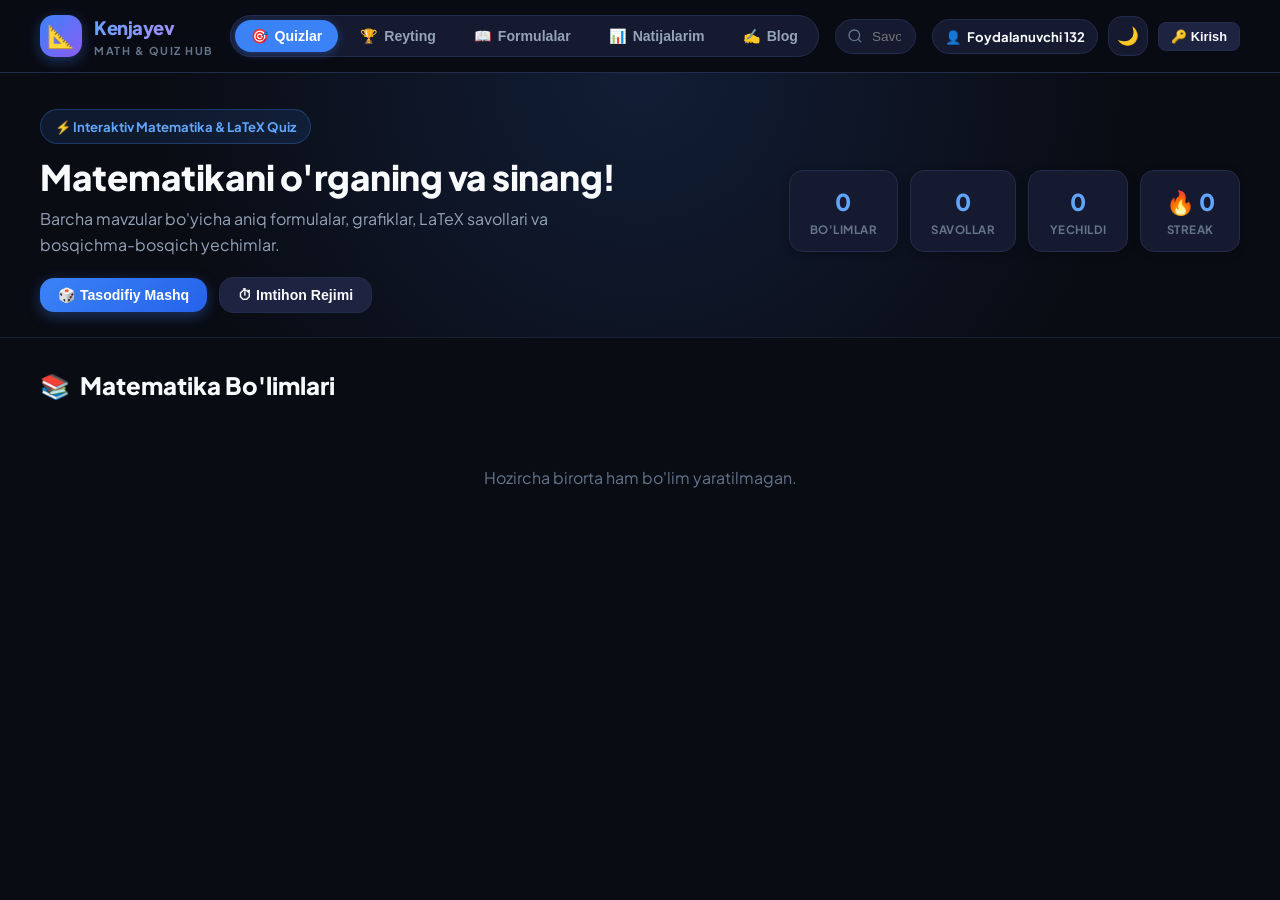
==== commit 293f4cca: "Add real-time Telegram Leaderboard and Ranking system (Raqobat va Reyting)" ====
--- a/index.html
+++ b/index.html
@@ -1164,6 +1164,126 @@
             overflow: hidden;
         }
 
+        
+        /* User Profile Header Badge */
+        .user-profile-badge {
+            display: inline-flex;
+            align-items: center;
+            gap: 6px;
+            padding: 6px 12px;
+            background: var(--surface-card);
+            border: 1px solid var(--border);
+            border-radius: var(--radius-full);
+            cursor: pointer;
+            font-size: 0.82rem;
+            font-weight: 700;
+            color: var(--text-primary);
+            transition: var(--transition-smooth);
+            max-width: 170px;
+            white-space: nowrap;
+            overflow: hidden;
+            text-overflow: ellipsis;
+        }
+
+        .user-profile-badge:hover {
+            border-color: var(--accent);
+            background: var(--surface-hover);
+        }
+
+        /* Leaderboard Podium */
+        .podium-grid {
+            display: grid;
+            grid-template-columns: repeat(3, 1fr);
+            gap: 16px;
+            margin-top: 16px;
+            align-items: flex-end;
+        }
+
+        .podium-card {
+            background: var(--surface-card);
+            border-radius: var(--radius-lg);
+            border: 1px solid var(--border);
+            padding: 22px 16px;
+            text-align: center;
+            position: relative;
+            transition: var(--transition-smooth);
+            display: flex;
+            flex-direction: column;
+            align-items: center;
+            justify-content: center;
+        }
+
+        .podium-card.gold {
+            border-color: #f59e0b;
+            background: linear-gradient(180deg, rgba(245, 158, 11, 0.15) 0%, var(--surface-card) 100%);
+            box-shadow: 0 8px 24px rgba(245, 158, 11, 0.22);
+            order: 2;
+            transform: scale(1.04);
+            z-index: 2;
+        }
+
+        .podium-card.silver {
+            border-color: #94a3b8;
+            background: linear-gradient(180deg, rgba(148, 163, 184, 0.15) 0%, var(--surface-card) 100%);
+            order: 1;
+        }
+
+        .podium-card.bronze {
+            border-color: #d97706;
+            background: linear-gradient(180deg, rgba(217, 119, 6, 0.12) 0%, var(--surface-card) 100%);
+            order: 3;
+        }
+
+        .podium-rank-icon {
+            font-size: 2.3rem;
+            margin-bottom: 6px;
+        }
+
+        .podium-name {
+            font-size: 1.05rem;
+            font-weight: 800;
+            color: var(--text-primary);
+            margin-bottom: 4px;
+            max-width: 100%;
+            overflow: hidden;
+            text-overflow: ellipsis;
+            white-space: nowrap;
+        }
+
+        .podium-points {
+            font-size: 1.35rem;
+            font-weight: 800;
+            color: #60a5fa;
+            margin-bottom: 6px;
+        }
+
+        .podium-stats {
+            font-size: 0.76rem;
+            color: var(--text-muted);
+            display: flex;
+            gap: 8px;
+            justify-content: center;
+        }
+
+        /* My Rank Banner */
+        .my-rank-banner {
+            background: linear-gradient(135deg, rgba(59, 130, 246, 0.18), rgba(16, 185, 129, 0.15));
+            border: 1px solid rgba(59, 130, 246, 0.35);
+            border-radius: var(--radius-lg);
+            padding: 14px 20px;
+            display: flex;
+            align-items: center;
+            justify-content: space-between;
+            gap: 14px;
+            margin-bottom: 16px;
+            flex-wrap: wrap;
+        }
+
+        .my-leaderboard-row {
+            background: rgba(59, 130, 246, 0.14) !important;
+            font-weight: 700;
+        }
+
         /* Comprehensive Mobile & Tablet Responsiveness */
         @media (max-width: 768px) {
             body {
@@ -1553,6 +1673,32 @@
                 font-size: 0.82rem !important;
             }
 
+            
+            /* Podium on Mobile */
+            .podium-grid {
+                grid-template-columns: 1fr !important;
+                gap: 10px !important;
+            }
+
+            .podium-card.gold {
+                order: 1 !important;
+                transform: none !important;
+            }
+
+            .podium-card.silver {
+                order: 2 !important;
+            }
+
+            .podium-card.bronze {
+                order: 3 !important;
+            }
+
+            .user-profile-badge {
+                max-width: 120px !important;
+                padding: 4px 8px !important;
+                font-size: 0.72rem !important;
+            }
+
             /* Posts Grid on Mobile */
             .posts-grid {
                 grid-template-columns: 1fr !important;
@@ -1602,6 +1748,9 @@
             <nav class="nav-tabs" id="mainNavTabs">
                 <button class="nav-tab-btn active" id="tabBtnQuizzes" onclick="mathApp.switchTab('quizzes')">
                     <span>🎯</span> <span>Quizlar</span>
+                </button>
+                <button class="nav-tab-btn" id="tabBtnLeaderboard" onclick="mathApp.switchTab('leaderboard')">
+                    <span>🏆</span> <span>Reyting</span>
                 </button>
                 <button class="nav-tab-btn" id="tabBtnFormulas" onclick="mathApp.openFormulasModal()">
                     <span>📖</span> <span>Formulalar</span>
@@ -1623,6 +1772,10 @@
 
             <!-- Header Action Buttons -->
             <div class="header-actions">
+                <div id="userProfileSlot" class="user-profile-badge" onclick="mathApp.openProfileModal()" title="Profilni sozlash">
+                    <span id="userProfileIcon">👤</span>
+                    <span id="userProfileName">Foydalanuvchi</span>
+                </div>
                 <button class="btn-icon" id="themeToggleBtn" onclick="mathApp.toggleTheme()" title="Mavzuni almashtirish">
                     🌙
                 </button>
@@ -1701,6 +1854,62 @@
             <!-- Sections Grid -->
             <div class="sections-grid" id="sectionsGridContainer">
                 <!-- Injected via JavaScript -->
+            </div>
+        </div>
+
+        <!-- VIEW 3: GLOBAL LEADERBOARD & RATING (Raqobat Tizimi) -->
+        <div id="viewLeaderboard" class="app-view">
+            <div class="section-header-bar">
+                <div>
+                    <div class="view-heading">
+                        <span>🏆</span> <span>Jonli Matematika Reytingi</span>
+                    </div>
+                    <p style="color: var(--text-secondary); font-size: 0.88rem; margin-top: 4px;">
+                        Real vaqt rejimida yangilanuvchi eng kuchli bilimdonlar shoxsupasi
+                    </p>
+                </div>
+                <div style="display: flex; gap: 8px;">
+                    <button class="btn btn-sm btn-primary" onclick="mathApp.openProfileModal()">
+                        <span>👤 Mening Profilim</span>
+                    </button>
+                    <button class="btn btn-sm btn-secondary" onclick="mathApp.fetchLeaderboard(true)">
+                        <span>🔄 Yangilash</span>
+                    </button>
+                </div>
+            </div>
+
+            <!-- Current User Rank Bar -->
+            <div id="myRankBar" class="my-rank-banner" style="display:none;">
+                <!-- Injected via JS -->
+            </div>
+
+            <!-- Top 3 Podium Cards -->
+            <div class="podium-grid" id="leaderboardPodium">
+                <!-- Injected via JS -->
+            </div>
+
+            <!-- Full Leaderboard Table -->
+            <div class="data-table-wrap" style="margin-top: 20px;">
+                <table class="data-table">
+                    <thead>
+                        <tr>
+                            <th style="width: 70px;">O'rin</th>
+                            <th>Ishtirokchi</th>
+                            <th style="text-align: right;">Ball</th>
+                            <th style="text-align: center;">To'g'ri / Jami</th>
+                            <th style="text-align: center;">Aniqlik</th>
+                            <th style="text-align: center;">Maks. Streak</th>
+                            <th>Daraja</th>
+                        </tr>
+                    </thead>
+                    <tbody id="leaderboardTableBody">
+                        <tr>
+                            <td colspan="7" style="text-align:center; padding: 24px; color: var(--text-muted);">
+                                Reyting ma'lumotlari yuklanmoqda...
+                            </td>
+                        </tr>
+                    </tbody>
+                </table>
             </div>
         </div>
 
@@ -1819,6 +2028,35 @@
     </main>
 
     <!-- ==================== MODALS ==================== -->
+
+        <!-- User Profile Modal -->
+    <div class="modal-overlay" id="profileModal" onclick="mathApp.closeModal(event)">
+        <div class="modal" onclick="event.stopPropagation()" style="max-width: 440px;">
+            <div class="modal-header">
+                <h2 class="modal-title" id="profileModalTitle">👤 Shaxsiy Profil & Reyting</h2>
+                <button class="modal-close" onclick="mathApp.closeModalById('profileModal')">✕</button>
+            </div>
+            <div class="modal-body">
+                <div id="tgVerifiedNotice" style="display:none; margin-bottom: 14px; padding: 10px 14px; background: rgba(59, 130, 246, 0.12); border: 1px solid rgba(59, 130, 246, 0.3); border-radius: var(--radius-md); font-size: 0.84rem; color: #60a5fa;">
+                    ✓ Telegram orqali avtomatik tasdiqlangan profil
+                </div>
+                <form id="profileForm" onsubmit="mathApp.saveProfile(event)">
+                    <div class="form-group">
+                        <label for="userNameInput">Ism va familiyangiz *</label>
+                        <input type="text" id="userNameInput" class="form-control" placeholder="Masalan: Ali Valiyev" required>
+                    </div>
+                    <div class="form-group">
+                        <label for="userUsernameInput">Telegram @username (Ixtiyoriy)</label>
+                        <input type="text" id="userUsernameInput" class="form-control" placeholder="@username">
+                    </div>
+                    <div class="modal-footer" style="padding: 12px 0 0;">
+                        <button type="button" class="btn btn-secondary" onclick="mathApp.closeModalById('profileModal')">Yopish</button>
+                        <button type="submit" class="btn btn-primary">Saqlash</button>
+                    </div>
+                </form>
+            </div>
+        </div>
+    </div>
 
     <!-- Admin Login Modal -->
     <div class="modal-overlay" id="adminLoginModal" onclick="mathApp.closeModal(event)">
@@ -2149,9 +2387,14 @@
         this.sections = [];
         this.quizzes = [];
         this.posts = [];
+        this.leaderboard = [];
         this.isAdmin = false;
         this.adminToken = localStorage.getItem('kenjayev_admin_token') || null;
         
+        // User Identity & Ranking State
+        this.currentUser = null;
+        this.currentUserRank = null;
+
         // Player State
         this.activeSectionId = 'all';
         this.playerQueue = [];
@@ -2180,10 +2423,13 @@
 
     init() {
         this.loadTheme();
+        this.initUserIdentity();
         this.checkAdminStatus();
         this.fetchData();
+        this.fetchLeaderboard(false);
         this.setupKeyboardShortcuts();
         this.renderUserStats();
+        this.checkUrlHash();
     }
 
     getApiUrl(endpoint) {
@@ -2195,6 +2441,132 @@
         const headers = { 'Content-Type': 'application/json' };
         if (this.adminToken) headers['Authorization'] = `Bearer ${this.adminToken}`;
         return headers;
+    }
+
+    // --- USER IDENTITY & TELEGRAM MINI APP INTEGRATION ---
+    initUserIdentity() {
+        const tg = window.Telegram && window.Telegram.WebApp;
+        if (tg) {
+            try {
+                tg.ready();
+                tg.expand();
+            } catch (e) {}
+        }
+
+        const tgUser = tg && tg.initDataUnsafe && tg.initDataUnsafe.user;
+        if (tgUser && tgUser.id) {
+            const fullName = [tgUser.first_name, tgUser.last_name].filter(Boolean).join(' ') || tgUser.username || 'Foydalanuvchi';
+            this.currentUser = {
+                id: 'tg_' + tgUser.id,
+                name: fullName,
+                username: tgUser.username || '',
+                isTg: true
+            };
+            localStorage.setItem('quiz_user_profile', JSON.stringify(this.currentUser));
+        } else {
+            const saved = localStorage.getItem('quiz_user_profile');
+            if (saved) {
+                try {
+                    this.currentUser = JSON.parse(saved);
+                } catch (e) {
+                    this.currentUser = null;
+                }
+            }
+            if (!this.currentUser || !this.currentUser.id) {
+                const randomId = 'web_' + Date.now().toString(36) + '_' + Math.random().toString(36).substring(2, 6);
+                const randomNum = Math.floor(Math.random() * 900 + 100);
+                this.currentUser = {
+                    id: randomId,
+                    name: 'Foydalanuvchi ' + randomNum,
+                    username: '',
+                    isTg: false
+                };
+                localStorage.setItem('quiz_user_profile', JSON.stringify(this.currentUser));
+            }
+        }
+
+        this.syncUserProfile();
+        this.renderUserProfileUI();
+    }
+
+    syncUserProfile() {
+        if (!this.currentUser || !this.currentUser.id) return;
+        fetch(this.getApiUrl('/api/user/sync'), {
+            method: 'POST',
+            headers: { 'Content-Type': 'application/json' },
+            body: JSON.stringify({
+                user_id: this.currentUser.id,
+                name: this.currentUser.name,
+                username: this.currentUser.username
+            })
+        })
+        .then(r => r.json())
+        .then(res => {
+            if (res && res.user_rank) {
+                this.currentUserRank = res.user_rank;
+                this.renderUserProfileUI();
+                this.renderMyRankBanner();
+            }
+        })
+        .catch(() => {});
+    }
+
+    renderUserProfileUI() {
+        const nameEl = document.getElementById('userProfileName');
+        const iconEl = document.getElementById('userProfileIcon');
+        if (!nameEl || !this.currentUser) return;
+
+        let display = this.currentUser.name;
+        if (this.currentUserRank && this.currentUserRank.points) {
+            display += ` (${this.currentUserRank.points} ball)`;
+        }
+        nameEl.textContent = display;
+        if (iconEl) {
+            iconEl.textContent = this.currentUser.isTg ? '✈️' : '👤';
+        }
+    }
+
+    openProfileModal() {
+        if (!this.currentUser) return;
+        const nameInput = document.getElementById('userNameInput');
+        const usernameInput = document.getElementById('userUsernameInput');
+        const tgNotice = document.getElementById('tgVerifiedNotice');
+
+        if (nameInput) nameInput.value = this.currentUser.name || '';
+        if (usernameInput) usernameInput.value = this.currentUser.username ? ('@' + this.currentUser.username.replace('@', '')) : '';
+        if (tgNotice) tgNotice.style.display = this.currentUser.isTg ? 'block' : 'none';
+
+        const modal = document.getElementById('profileModal');
+        if (modal) modal.classList.add('active');
+    }
+
+    saveProfile(e) {
+        if (e) e.preventDefault();
+        const nameInput = document.getElementById('userNameInput');
+        const usernameInput = document.getElementById('userUsernameInput');
+        const newName = (nameInput?.value || '').trim();
+        const newUsername = (usernameInput?.value || '').trim().replace(/^@/, '');
+
+        if (!newName) {
+            this.showToast("⚠️ Iltimos, ismingizni kiriting!");
+            return;
+        }
+
+        if (this.currentUser) {
+            this.currentUser.name = newName;
+            this.currentUser.username = newUsername;
+            localStorage.setItem('quiz_user_profile', JSON.stringify(this.currentUser));
+            this.syncUserProfile();
+            this.closeModalById('profileModal');
+            this.showToast("✅ Profil muvaffaqiyatli saqlandi!");
+            this.fetchLeaderboard(false);
+        }
+    }
+
+    checkUrlHash() {
+        if (window.location.hash === '#leaderboard' || window.location.hash === '#reyting') {
+            this.switchTab('leaderboard');
+        }
     }
 
     fetchData() {
@@ -2215,6 +2587,178 @@
             });
     }
 
+    // --- LEADERBOARD & RATING (TAB 2) ---
+    fetchLeaderboard(showToastNotify = false) {
+        fetch(this.getApiUrl('/api/leaderboard'))
+            .then(r => r.json())
+            .then(res => {
+                if (res && res.status === 'success') {
+                    this.leaderboard = res.leaderboard || [];
+                    this.renderLeaderboardPodium();
+                    this.renderLeaderboardTable();
+                    this.renderMyRankBanner();
+                    if (showToastNotify) {
+                        this.showToast("🔄 Reyting yangilandi!");
+                    }
+                }
+            })
+            .catch(() => {
+                if (showToastNotify) {
+                    this.showToast("❌ Reytingni yuklashda xatolik!");
+                }
+            });
+
+        // Also refresh personal rank
+        if (this.currentUser && this.currentUser.id) {
+            fetch(this.getApiUrl(`/api/user/rank?user_id=${encodeURIComponent(this.currentUser.id)}`))
+                .then(r => r.json())
+                .then(res => {
+                    if (res && res.user_rank) {
+                        this.currentUserRank = res.user_rank;
+                        this.renderUserProfileUI();
+                        this.renderMyRankBanner();
+                    }
+                })
+                .catch(() => {});
+        }
+    }
+
+    renderLeaderboardPodium() {
+        const container = document.getElementById('leaderboardPodium');
+        if (!container) return;
+
+        if (this.leaderboard.length === 0) {
+            container.innerHTML = `
+                <div style="grid-column: 1/-1; text-align:center; padding: 24px; color: var(--text-muted);">
+                    Hozircha reyting ishtirokchilari mavjud emas. Birinchi bo'lib quiz yeching va 1-o'rinni egallang!
+                </div>
+            `;
+            return;
+        }
+
+        const top3 = this.leaderboard.slice(0, 3);
+        const cardTypes = ['gold', 'silver', 'bronze'];
+        const medals = ['🥇', '🥈', '🥉'];
+
+        container.innerHTML = top3.map((user, idx) => {
+            const cardClass = cardTypes[idx] || 'bronze';
+            const medal = medals[idx] || '🏅';
+            const uname = user.username ? `@${user.username}` : '';
+            return `
+                <div class="podium-card ${cardClass}">
+                    <div class="podium-rank-icon">${medal}</div>
+                    <div class="podium-name" title="${user.name}">${user.name}</div>
+                    ${uname ? `<div style="font-size:0.75rem; color:#60a5fa; margin-bottom:4px;">${uname}</div>` : ''}
+                    <div class="podium-points">${(user.points || 0).toLocaleString()} <span style="font-size:0.8rem; font-weight:600;">ball</span></div>
+                    <div class="podium-stats">
+                        <span>🎯 ${user.accuracy || 0}% aniqlik</span>
+                        <span>🔥 ${user.best_streak || 0} streak</span>
+                    </div>
+                </div>
+            `;
+        }).join('');
+    }
+
+    renderMyRankBanner() {
+        const banner = document.getElementById('myRankBar');
+        if (!banner) return;
+
+        if (!this.currentUserRank || !this.currentUserRank.total_solved) {
+            banner.style.display = 'flex';
+            banner.innerHTML = `
+                <div>
+                    <div style="font-weight: 800; font-size: 1rem; color: var(--text-primary);">
+                        👋 Salom, ${this.currentUser ? this.currentUser.name : 'Ishtirokchi'}!
+                    </div>
+                    <div style="font-size: 0.82rem; color: var(--text-secondary);">
+                        Siz hali quiz yechmadingiz. Testlarni yechib, global reytingda 1-o'ringa ko'tariling!
+                    </div>
+                </div>
+                <button class="btn btn-sm btn-primary" onclick="mathApp.startRandomPractice()">
+                    🎯 Quiz Yechish
+                </button>
+            `;
+            return;
+        }
+
+        const r = this.currentUserRank;
+        banner.style.display = 'flex';
+        banner.innerHTML = `
+            <div>
+                <div style="font-weight: 800; font-size: 1.05rem; color: var(--text-primary); display:flex; align-items:center; gap:8px;">
+                    <span>${r.badge || '🏅'}</span>
+                    <span>Sizning o'rningiz: #${r.rank}</span>
+                    <span class="quiz-topic-tag" style="font-size:0.75rem;">${r.title || 'Ishtirokchi'}</span>
+                </div>
+                <div style="font-size: 0.82rem; color: var(--text-secondary); margin-top: 2px;">
+                    🎯 <b>${(r.points || 0).toLocaleString()} ball</b> | ✅ ${r.correct_count}/${r.total_solved} to'g'ri (${r.accuracy}%) | 🔥 ${r.best_streak} maksimal streak
+                </div>
+            </div>
+            <div style="display:flex; gap:8px;">
+                <button class="btn btn-sm btn-secondary" onclick="mathApp.openProfileModal()">
+                    ✏️ Tahrirlash
+                </button>
+                <button class="btn btn-sm btn-primary" onclick="mathApp.startRandomPractice()">
+                    🚀 Ball Yig'ish
+                </button>
+            </div>
+        `;
+    }
+
+    renderLeaderboardTable() {
+        const tbody = document.getElementById('leaderboardTableBody');
+        if (!tbody) return;
+
+        if (this.leaderboard.length === 0) {
+            tbody.innerHTML = `
+                <tr>
+                    <td colspan="7" style="text-align:center; padding: 24px; color: var(--text-muted);">
+                        Hozircha birorta ham ishtirokchi reytingga kirmagan.
+                    </td>
+                </tr>
+            `;
+            return;
+        }
+
+        const myId = this.currentUser?.id;
+
+        tbody.innerHTML = this.leaderboard.map(u => {
+            const isMe = myId && (u.user_id === myId);
+            const unameBadge = u.username ? `<span style="font-size:0.75rem; color:#60a5fa; margin-left:6px;">@${u.username}</span>` : '';
+            const meTag = isMe ? `<span class="section-count-badge" style="background:#2563eb; color:#fff; margin-left:6px;">Siz</span>` : '';
+
+            return `
+                <tr class="${isMe ? 'my-leaderboard-row' : ''}">
+                    <td>
+                        <b style="font-size: 1.05rem;">${u.badge || '🎯'} ${u.rank}</b>
+                    </td>
+                    <td>
+                        <div style="font-weight: 700; color: var(--text-primary); display: flex; align-items: center; flex-wrap: wrap;">
+                            ${u.name} ${unameBadge} ${meTag}
+                        </div>
+                    </td>
+                    <td style="text-align: right; font-weight: 800; color: #60a5fa; font-size: 1.05rem;">
+                        ${(u.points || 0).toLocaleString()}
+                    </td>
+                    <td style="text-align: center;">
+                        ${u.correct_count} / ${u.total_solved}
+                    </td>
+                    <td style="text-align: center;">
+                        <span style="font-weight:700; color:${u.accuracy >= 80 ? '#34d399' : (u.accuracy >= 50 ? '#fbbf24' : '#f87171')};">
+                            ${u.accuracy}%
+                        </span>
+                    </td>
+                    <td style="text-align: center; font-weight: 700; color: #fbbf24;">
+                        🔥 ${u.best_streak || 0}
+                    </td>
+                    <td>
+                        <span class="quiz-topic-tag">${u.title || 'Ishtirokchi'}</span>
+                    </td>
+                </tr>
+            `;
+        }).join('');
+    }
+
     renderMath(element) {
         if (!element) return;
         if (window.renderMathInElement) {
@@ -2248,6 +2792,12 @@
             if (v) v.classList.add('active');
             if (b) b.classList.add('active');
             this.renderSections();
+        } else if (tabId === 'leaderboard') {
+            const v = document.getElementById('viewLeaderboard');
+            const b = document.getElementById('tabBtnLeaderboard');
+            if (v) v.classList.add('active');
+            if (b) b.classList.add('active');
+            this.fetchLeaderboard(false);
         } else if (tabId === 'stats') {
             const v = document.getElementById('viewStats');
             const b = document.getElementById('tabBtnStats');
@@ -2517,8 +3067,8 @@
         document.getElementById('playerSectionName').textContent = sec ? sec.title : 'Matematika';
         document.getElementById('playerQuestionCounter').textContent = `Savol ${this.currentQuestionIndex + 1} / ${this.playerQueue.length}`;
         
-        const diffLabels = { 'oson': 'Oson (1 ball)', 'orta': "O'rta (2 ball)", 'qiyin': 'Qiyin (3 ball)', 'olimpiada': 'Olimpiada (5 ball)' };
-        document.getElementById('playerDifficultyBadge').textContent = diffLabels[q.difficulty] || "O'rta";
+        const diffLabels = { 'oson': 'Oson (10 ball)', 'orta': "O'rta (20 ball)", 'qiyin': 'Qiyin (35 ball)', 'olimpiada': 'Olimpiada (50 ball)' };
+        document.getElementById('playerDifficultyBadge').textContent = diffLabels[q.difficulty] || "O'rta (20 ball)";
         
         const modeBadge = document.getElementById('playerModeBadge');
         modeBadge.textContent = this.playerMode === 'exam' ? '⏱ Imtihon Rejimi' : '🎯 Mashq Rejimi';
@@ -2542,7 +3092,7 @@
         this.selectedRenderedIndex = null;
         this.isAnswerSubmitted = false;
         const optionsContainer = document.getElementById('playerOptionsContainer');
-        const alphabet = ['A', 'B', 'C', 'D', 'E', 'F'];
+        const alphabet = ['A', 'B', 'C', 'D', 'E', 'F', 'G', 'H'];
 
         const rawOptions = q.options || [];
         const mappedOptions = rawOptions.map((text, origIdx) => ({ text, origIdx }));
@@ -2594,8 +3144,21 @@
         const chosenItem = this.currentRenderedOptions[this.selectedRenderedIndex];
         const isCorrect = chosenItem && chosenItem.origIdx === q.correct_option;
 
+        // Calculate Points: Base + Streak Bonus
+        const diffMap = { oson: 10, orta: 20, qiyin: 35, olimpiada: 50 };
+        const basePts = diffMap[q.difficulty] || 20;
+        let pointsEarned = 0;
+
+        if (isCorrect) {
+            this.userStats.streak++;
+            const streakBonus = Math.min(this.userStats.streak * 2, 20);
+            pointsEarned = basePts + streakBonus;
+        } else {
+            this.userStats.streak = 0;
+        }
+
         // Update Lifetime Stats
-        this.recordUserAnswer(isCorrect, q);
+        this.recordUserAnswer(isCorrect, q, pointsEarned);
 
         // Update Exam Session stats
         if (this.playerMode === 'exam') {
@@ -2604,13 +3167,12 @@
 
         // Highlight buttons
         const chosenBtn = document.getElementById(`optionBtn_${this.selectedRenderedIndex}`);
-        
-        // Find rendered index of correct option
         const correctRenderedIdx = this.currentRenderedOptions.findIndex(o => o.origIdx === q.correct_option);
         const correctBtn = document.getElementById(`optionBtn_${correctRenderedIdx}`);
 
         if (isCorrect) {
             if (chosenBtn) chosenBtn.classList.add('correct');
+            this.showToast(`🎉 To'g'ri javob! +${pointsEarned} ball (🔥 Streak: ${this.userStats.streak})`);
         } else {
             if (chosenBtn) chosenBtn.classList.add('incorrect');
             if (correctBtn) correctBtn.classList.add('correct');
@@ -2633,7 +3195,7 @@
 
             fbBox.innerHTML = `
                 <div class="feedback-title">
-                    ${isCorrect ? "🎉 To'g'ri javob! Barakalla!" : "❌ Sizning javobingiz xato!"}
+                    ${isCorrect ? `🎉 To'g'ri javob! +${pointsEarned} ball!` : "❌ Sizning javobingiz xato!"}
                 </div>
                 <div>${isCorrect ? "Siz to'g'ri variantni tanladingiz." : "To'g'ri javob yashil rangda belgilandi."}</div>
                 ${solutionHtml}
@@ -2739,7 +3301,7 @@
                 "correct_option": 0,
                 "explanation": "Viyet teoremasiga ko'ra $x_1+x_2=5$ va $x_1 x_2=6$, shuning uchun ildizlar $2$ va $3$.",
                 "difficulty": "oson",
-                "points": 1
+                "points": 10
             },
             {
                 "section_id": "sec_geometriya",
@@ -2748,7 +3310,7 @@
                 "correct_option": 0,
                 "explanation": "Doira yuzi: $S = \pi R^2 = \pi (5^2) = 25\pi \text{ sm}^2$.",
                 "difficulty": "oson",
-                "points": 1
+                "points": 10
             }
         ];
         document.getElementById('bulkJsonInput').value = JSON.stringify(sample, null, 2);
@@ -2811,24 +3373,38 @@
         });
     }
 
-    // --- LOCAL STATS TRACKING ---
-    recordUserAnswer(isCorrect, question) {
+    // --- LOCAL STATS & LEADERBOARD SCORE TRACKING ---
+    recordUserAnswer(isCorrect, question, pointsEarned = 0) {
         this.userStats.solved++;
         if (isCorrect) {
             this.userStats.correct++;
-            this.userStats.streak++;
-        } else {
-            this.userStats.streak = 0;
         }
         localStorage.setItem('math_user_stats', JSON.stringify(this.userStats));
         this.updateHeroStats();
 
-        // Send background stat ping
+        // Send background stat ping with user identity and points
         fetch(this.getApiUrl('/api/quiz/stat'), {
             method: 'POST',
             headers: { 'Content-Type': 'application/json' },
-            body: JSON.stringify({ correct: isCorrect, section_id: question.section_id })
-        }).catch(() => {});
+            body: JSON.stringify({
+                user_id: this.currentUser?.id,
+                name: this.currentUser?.name,
+                username: this.currentUser?.username,
+                points: pointsEarned,
+                correct: isCorrect,
+                streak: this.userStats.streak,
+                section_id: question.section_id
+            })
+        })
+        .then(r => r.json())
+        .then(res => {
+            if (res && res.user_rank) {
+                this.currentUserRank = res.user_rank;
+                this.renderUserProfileUI();
+                this.renderMyRankBanner();
+            }
+        })
+        .catch(() => {});
     }
 
     updateHeroStats() {
@@ -2853,9 +3429,13 @@
         if (accEl) accEl.textContent = `${acc}%`;
 
         let rank = "Boshlang'ich";
-        if (this.userStats.solved >= 10) rank = 'Havaskor';
-        if (this.userStats.solved >= 30) rank = 'Usta';
-        if (this.userStats.solved >= 50) rank = 'Grossmeyster';
+        if (this.currentUserRank && this.currentUserRank.title) {
+            rank = this.currentUserRank.title;
+        } else {
+            if (this.userStats.solved >= 10) rank = 'Havaskor';
+            if (this.userStats.solved >= 30) rank = 'Usta';
+            if (this.userStats.solved >= 50) rank = 'Grossmeyster';
+        }
         if (rankEl) rankEl.textContent = rank;
     }
 
@@ -2975,30 +3555,40 @@
     }
 
     renderOptionInputs(options = ['', '', '', ''], correctIdx = 0) {
-        const container = document.getElementById('qOptionsContainer');
-        const alphabet = ['A', 'B', 'C', 'D', 'E', 'F'];
+        const container = document.getElementById('qOptionsContainer') || document.getElementById('qOptionsList');
+        if (!container) return;
+        const alphabet = ['A', 'B', 'C', 'D', 'E', 'F', 'G', 'H'];
         
         container.innerHTML = options.map((opt, i) => `
             <div class="option-builder-row">
                 <input type="radio" name="qCorrectRadio" value="${i}" ${i === correctIdx ? 'checked' : ''} title="To'g'ri javob">
                 <span class="builder-badge">${alphabet[i] || (i + 1)}</span>
-                <input type="text" class="form-control q-option-val" value="${opt.replace(/"/g, '&quot;')}" placeholder="Variant matni ($LaTeX$)" required oninput="mathApp.updateLivePreview()">
-                ${options.length > 2 ? `<button type="button" class="btn btn-sm btn-danger" onclick="mathApp.removeOptionInput(${i})">✕</button>` : ''}
+                <input type="text" class="form-control q-option-val" value="${(opt || '').replace(/"/g, '&quot;')}" placeholder="Variant matni ($LaTeX$)" required oninput="mathApp.updateLivePreview()">
+                ${options.length > 2 ? `<button type="button" class="btn btn-sm btn-danger" onclick="mathApp.removeOptionInput(${i})" title="O'chirish">✕</button>` : ''}
             </div>
         `).join('');
     }
 
     addOptionInput() {
         const current = this.getCurrentOptionValues();
+        if (current.length >= 8) {
+            this.showToast("⚠️ Ko'pi bilan 8 ta variant qo'shish mumkin");
+            return;
+        }
         current.push('');
         this.renderOptionInputs(current, this.getCurrentCorrectOptionIndex());
     }
 
     removeOptionInput(idx) {
         const current = this.getCurrentOptionValues();
-        if (current.length <= 2) return;
+        if (current.length <= 2) {
+            this.showToast("⚠️ Kamida 2 ta variant bo'lishi kerak!");
+            return;
+        }
+        let correctIdx = this.getCurrentCorrectOptionIndex();
         current.splice(idx, 1);
-        this.renderOptionInputs(current, 0);
+        if (correctIdx >= current.length) correctIdx = current.length - 1;
+        this.renderOptionInputs(current, correctIdx);
     }
 
     getCurrentOptionValues() {
@@ -3161,7 +3751,7 @@
             return;
         }
 
-        const alphabet = ['A', 'B', 'C', 'D', 'E'];
+        const alphabet = ['A', 'B', 'C', 'D', 'E', 'F', 'G', 'H'];
         tbody.innerHTML = list.map((q, i) => {
             const sec = this.sections.find(s => s.id === q.section_id);
             return `
@@ -3227,32 +3817,32 @@
         const container = document.getElementById('formulaCardsContainer');
         const formulaData = {
             algebra: [
-                { name: 'Kvadrat Tenglama Ildizlari', formula: '$$x = \\frac{-b \\pm \\sqrt{b^2 - 4ac}}{2a}$$', desc: "D = b^2 - 4ac > 0 bo'lganda 2 ta haqiqiy ildiz mavjud." },
-                { name: 'Viyet Teoremasi', formula: '$$x_1 + x_2 = -\\frac{b}{a}, \\quad x_1 x_2 = \\frac{c}{a}$$', desc: "Keltirilgan x^2 + px + q = 0 tenglama uchun: x_1+x_2=-p, x_1x_2=q." },
-                { name: "Qisqa Ko'paytirish Formulalari", formula: '$$(a \\pm b)^2 = a^2 \\pm 2ab + b^2$$\\n$$a^2 - b^2 = (a-b)(a+b)$$', desc: "Eng muhim algebrik ayniyatlar to'plami." },
-                { name: 'Logarifm Asosiy Xossalari', formula: '$$\\log_a(xy) = \\log_a(x) + \\log_a(y)$$\\n$$\\log_a\\left(\\frac{x}{y}\\right) = \\log_a(x) - \\log_a(y)$$', desc: "Asos a > 0, a \\neq 1 va x,y > 0 bo'lganda." },
-                { name: 'Aritmetik Progressiya', formula: '$$a_n = a_1 + (n-1)d$$\\n$$S_n = \\frac{2a_1 + (n-1)d}{2} \\cdot n$$', desc: "Dastlabki n ta hadi va ularning yig'indisi." },
-                { name: 'Geometrik Progressiya', formula: '$$b_n = b_1 \\cdot q^{n-1}$$\\n$$S_n = \\frac{b_1(q^n - 1)}{q - 1}$$', desc: "Cheksiz kamayuvchi bo'lsa: S = \\frac{b_1}{1 - q}." }
+                { name: 'Kvadrat Tenglama Ildizlari', formula: '$$x = \frac{-b \pm \sqrt{b^2 - 4ac}}{2a}$$', desc: "D = b^2 - 4ac > 0 bo'lganda 2 ta haqiqiy ildiz mavjud." },
+                { name: 'Viyet Teoremasi', formula: '$$x_1 + x_2 = -\frac{b}{a}, \quad x_1 x_2 = \frac{c}{a}$$', desc: "Keltirilgan x^2 + px + q = 0 tenglama uchun: x_1+x_2=-p, x_1x_2=q." },
+                { name: "Qisqa Ko'paytirish Formulalari", formula: '$$(a \pm b)^2 = a^2 \pm 2ab + b^2$$\n$$a^2 - b^2 = (a-b)(a+b)$$', desc: "Eng muhim algebrik ayniyatlar to'plami." },
+                { name: 'Logarifm Asosiy Xossalari', formula: '$$\log_a(xy) = \log_a(x) + \log_a(y)$$\n$$\log_a\left(\frac{x}{y}\right) = \log_a(x) - \log_a(y)$$', desc: "Asos a > 0, a \neq 1 va x,y > 0 bo'lganda." },
+                { name: 'Aritmetik Progressiya', formula: '$$a_n = a_1 + (n-1)d$$\n$$S_n = \frac{2a_1 + (n-1)d}{2} \cdot n$$', desc: "Dastlabki n ta hadi va ularning yig'indisi." },
+                { name: 'Geometrik Progressiya', formula: '$$b_n = b_1 \cdot q^{n-1}$$\n$$S_n = \frac{b_1(q^n - 1)}{q - 1}$$', desc: "Cheksiz kamayuvchi bo'lsa: S = \frac{b_1}{1 - q}." }
             ],
             geometriya: [
-                { name: 'Pifagor Teoremasi', formula: '$$c^2 = a^2 + b^2 \\implies c = \\sqrt{a^2 + b^2}$$', desc: "To'g'ri burchakli uchburchak gipotenuzasini topish." },
-                { name: 'Geron Formulasi (Yuza)', formula: '$$S = \\sqrt{p(p-a)(p-b)(p-c)}, \\quad p = \\frac{a+b+c}{2}$$', desc: "Uch tomoni ma'lum ixtiyoriy uchburchak yuzasi." },
-                { name: 'Sinuslar Teoremasi', formula: '$$\\frac{a}{\\sin \\alpha} = \\frac{b}{\\sin \\beta} = \\frac{c}{\\sin \\gamma} = 2R$$', desc: "Tashqi chizilgan aylana radiusi R." },
-                { name: 'Kosinuslar Teoremasi', formula: '$$c^2 = a^2 + b^2 - 2ab \\cos \\gamma$$', desc: "Ikki tomon va burchak orqali uchinchi tomonni topish." },
-                { name: 'Doira va Aylana', formula: '$$C = 2\\pi R, \\quad S = \\pi R^2$$', desc: "Aylana uzunligi va doira yuzasi." },
-                { name: 'Trapetsiya Yuzasi', formula: '$$S = \\frac{a + b}{2} \\cdot h = m \\cdot h$$', desc: "Asoslari a, b va o'rta chizig'i m." }
+                { name: 'Pifagor Teoremasi', formula: '$$c^2 = a^2 + b^2 \implies c = \sqrt{a^2 + b^2}$$', desc: "To'g'ri burchakli uchburchak gipotenuzasini topish." },
+                { name: 'Geron Formulasi (Yuza)', formula: '$$S = \sqrt{p(p-a)(p-b)(p-c)}, \quad p = \frac{a+b+c}{2}$$', desc: "Uch tomoni ma'lum ixtiyoriy uchburchak yuzasi." },
+                { name: 'Sinuslar Teoremasi', formula: '$$\frac{a}{\sin \alpha} = \frac{b}{\sin \beta} = \frac{c}{\sin \gamma} = 2R$$', desc: "Tashqi chizilgan aylana radiusi R." },
+                { name: 'Kosinuslar Teoremasi', formula: '$$c^2 = a^2 + b^2 - 2ab \cos \gamma$$', desc: "Ikki tomon va burchak orqali uchinchi tomonni topish." },
+                { name: 'Doira va Aylana', formula: '$$C = 2\pi R, \quad S = \pi R^2$$', desc: "Aylana uzunligi va doira yuzasi." },
+                { name: 'Trapetsiya Yuzasi', formula: '$$S = \frac{a + b}{2} \cdot h = m \cdot h$$', desc: "Asoslari a, b va o'rta chizig'i m." }
             ],
             trigonometriya: [
-                { name: 'Asosiy Trigonometrik Ayniyatlar', formula: '$$\\sin^2(x) + \\cos^2(x) = 1$$\\n$$1 + \\tan^2(x) = \\frac{1}{\\cos^2(x)}$$', desc: "Barcha aniqlanish sohasidagi burchaklar uchun." },
-                { name: 'Ikki Karra Burchak Formulalari', formula: '$$\\sin(2x) = 2\\sin(x)\\cos(x)$$\\n$$\\cos(2x) = \\cos^2(x) - \\sin^2(x)$$', desc: "Argumentni ikki barobar qisqartirish/kengaytirish." },
-                { name: 'Keltirish Formulalari', formula: '$$\\sin\\left(\\frac{\\pi}{2} - x\\right) = \\cos(x), \\quad \\cos\\left(\\frac{\\pi}{2} - x\\right) = \\sin(x)$$', desc: "To'ldiruvchi burchaklar munosabati." },
-                { name: "Qo'shish Formulalari", formula: '$$\\sin(x \\pm y) = \\sin x \\cos y \\pm \\cos x \\sin y$$', desc: "Burchaklar yig'indisi va ayirmasi trigonometriyasi." }
+                { name: 'Asosiy Trigonometrik Ayniyatlar', formula: '$$\sin^2(x) + \cos^2(x) = 1$$\n$$1 + \tan^2(x) = \frac{1}{\cos^2(x)}$$', desc: "Barcha aniqlanish sohasidagi burchaklar uchun." },
+                { name: 'Ikki Karra Burchak Formulalari', formula: '$$\sin(2x) = 2\sin(x)\cos(x)$$\n$$\cos(2x) = \cos^2(x) - \sin^2(x)$$', desc: "Argumentni ikki barobar qisqartirish/kengaytirish." },
+                { name: 'Keltirish Formulalari', formula: '$$\sin\left(\frac{\pi}{2} - x\right) = \cos(x), \quad \cos\left(\frac{\pi}{2} - x\right) = \sin(x)$$', desc: "To'ldiruvchi burchaklar munosabati." },
+                { name: "Qo'shish Formulalari", formula: '$$\sin(x \pm y) = \sin x \cos y \pm \cos x \sin y$$', desc: "Burchaklar yig'indisi va ayirmasi trigonometriyasi." }
             ],
             analiz: [
-                { name: 'Ajoyib Limitlar', formula: '$$\\lim_{x \\to 0} \\frac{\\sin(x)}{x} = 1, \\quad \\lim_{x \\to \\infty} \\left(1 + \\frac{1}{x}\\right)^x = e$$', desc: "Trigonometrik va ko'rsatkichli limitlar asosi." },
-                { name: 'Nyuton-Leybnis Formulasi', formula: '$$\\int_{a}^{b} f(x) \\, dx = F(b) - F(a)$$', desc: "Aniq integralni hisoblashning fundamental formulasi." },
-                { name: 'Elementar Funksiyalar Hosilalari', formula: '$$(x^n)\' = n x^{n-1}, \\quad (\\sin x)\' = \\cos x, \\quad (e^x)\' = e^x$$', desc: "Asosiy hosilalar jadvali." },
-                { name: "Bo'laklab Integrallash", formula: '$$\\int u \\, dv = u v - \\int v \\, du$$', desc: "Ko'paytma ko'rinishidagi ifodalarni integrallash." }
+                { name: 'Ajoyib Limitlar', formula: '$$\lim_{x \to 0} \frac{\sin(x)}{x} = 1, \quad \lim_{x \to \infty} \left(1 + \frac{1}{x}\right)^x = e$$', desc: "Trigonometrik va ko'rsatkichli limitlar asosi." },
+                { name: 'Nyuton-Leybnis Formulasi', formula: '$$\int_{a}^{b} f(x) \, dx = F(b) - F(a)$$', desc: "Aniq integralni hisoblashning fundamental formulasi." },
+                { name: 'Elementar Funksiyalar Hosilalari', formula: '$$\\frac{d}{dx}(x^n) = n x^{n-1}, \\quad \\frac{d}{dx}(\\sin x) = \\cos x, \\quad \\frac{d}{dx}(e^x) = e^x$$', desc: "Asosiy hosilalar jadvali." },
+                { name: "Bo'laklab Integrallash", formula: '$$\int u \, dv = u v - \int v \, du$$', desc: "Ko'paytma ko'rinishidagi ifodalarni integrallash." }
             ]
         };
 
@@ -3268,7 +3858,7 @@
         this.renderMath(container);
     }
 
-    // --- BLOG POSTS (TAB 4) ---
+    // --- BLOG POSTS (TAB 5) ---
     renderPosts() {
         const container = document.getElementById('blogPostsContainer');
         if (!container) return;
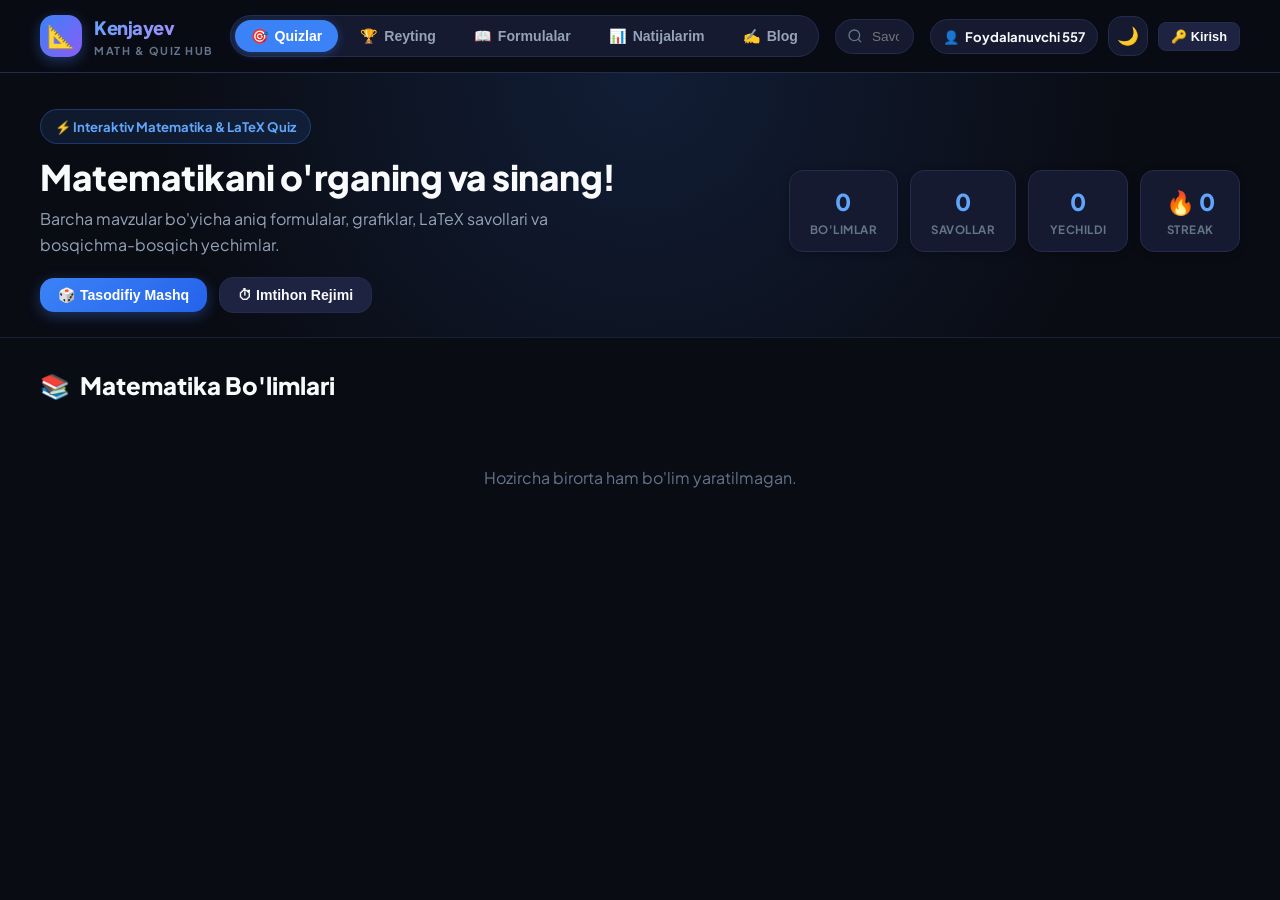
==== commit e458f5b2: "Add question progress persistence, resume where left off, and non-repeating question queues" ====
--- a/index.html
+++ b/index.html
@@ -2395,6 +2395,12 @@
         this.currentUser = null;
         this.currentUserRank = null;
 
+        // User Question Progress & Session Persistence
+        this.userProgress = {
+            solvedMap: {}, // { [question_id]: { is_correct: bool, points: number, date: string } }
+            activeSessions: {} // { [section_id]: { queueIds: [], currentIndex: 0, mode: 'practice' } }
+        };
+
         // Player State
         this.activeSectionId = 'all';
         this.playerQueue = [];
@@ -2485,8 +2491,101 @@
             }
         }
 
+        this.loadUserProgressFromLocal();
+        this.fetchUserProgressFromCloud();
         this.syncUserProfile();
         this.renderUserProfileUI();
+    }
+
+    // --- USER PROGRESS PERSISTENCE (SAVOLLAR TAKRORLANMASLIGI VA RESUME) ---
+    getProgressStorageKey() {
+        const uid = this.currentUser ? this.currentUser.id : 'guest';
+        return `quiz_progress_data_${uid}`;
+    }
+
+    loadUserProgressFromLocal() {
+        try {
+            const raw = localStorage.getItem(this.getProgressStorageKey());
+            if (raw) {
+                const parsed = JSON.parse(raw);
+                this.userProgress.solvedMap = parsed.solvedMap || {};
+                this.userProgress.activeSessions = parsed.activeSessions || {};
+            }
+        } catch (e) {
+            this.userProgress = { solvedMap: {}, activeSessions: {} };
+        }
+    }
+
+    saveUserProgressToLocal() {
+        try {
+            localStorage.setItem(this.getProgressStorageKey(), JSON.stringify(this.userProgress));
+        } catch (e) {}
+    }
+
+    fetchUserProgressFromCloud() {
+        if (!this.currentUser || !this.currentUser.id) return;
+        fetch(this.getApiUrl(`/api/user/progress?user_id=${encodeURIComponent(this.currentUser.id)}`))
+            .then(r => r.json())
+            .then(res => {
+                if (res && res.status === 'success' && Array.isArray(res.progress)) {
+                    res.progress.forEach(row => {
+                        if (row.question_id) {
+                            this.userProgress.solvedMap[row.question_id] = {
+                                is_correct: Boolean(row.is_correct),
+                                points: row.points || 0,
+                                section_id: row.section_id,
+                                solved_at: row.solved_at
+                            };
+                        }
+                    });
+                    this.saveUserProgressToLocal();
+                    this.renderSections();
+                }
+            })
+            .catch(() => {});
+    }
+
+    isQuestionSolved(qId) {
+        return Boolean(this.userProgress.solvedMap && this.userProgress.solvedMap[qId]);
+    }
+
+    markQuestionSolved(qId, secId, isCorrect, points) {
+        if (!this.userProgress.solvedMap) this.userProgress.solvedMap = {};
+        this.userProgress.solvedMap[qId] = {
+            is_correct: isCorrect,
+            points: points,
+            section_id: secId,
+            solved_at: new Date().toISOString()
+        };
+        this.saveUserProgressToLocal();
+    }
+
+    saveActiveSession() {
+        if (!this.activeSectionId) return;
+        if (!this.userProgress.activeSessions) this.userProgress.activeSessions = {};
+        
+        if (this.playerQueue && this.playerQueue.length > 0) {
+            this.userProgress.activeSessions[this.activeSectionId] = {
+                queueIds: this.playerQueue.map(q => q.id),
+                currentIndex: this.currentQuestionIndex,
+                mode: this.playerMode,
+                examSessionCorrect: this.examSessionCorrect || 0,
+                examSessionTotal: this.examSessionTotal || this.playerQueue.length,
+                updatedAt: new Date().toISOString()
+            };
+        }
+        this.saveUserProgressToLocal();
+    }
+
+    clearActiveSession(secId) {
+        if (this.userProgress.activeSessions && this.userProgress.activeSessions[secId]) {
+            delete this.userProgress.activeSessions[secId];
+            this.saveUserProgressToLocal();
+        }
+    }
+
+    getActiveSession(secId) {
+        return this.userProgress.activeSessions ? this.userProgress.activeSessions[secId] : null;
     }
 
     syncUserProfile() {
@@ -2939,7 +3038,7 @@
         if (notify) this.showToast("ℹ️ Admin rejimidan chiqdingiz");
     }
 
-    // --- SECTIONS RENDERING ---
+    // --- SECTIONS RENDERING WITH USER PROGRESS & RESUME BADGES ---
     renderSections() {
         const container = document.getElementById('sectionsGridContainer');
         if (!container) return;
@@ -2954,7 +3053,55 @@
         }
 
         container.innerHTML = this.sections.map(sec => {
-            const qCount = this.quizzes.filter(q => q.section_id === sec.id).length;
+            const secQuestions = this.quizzes.filter(q => q.section_id === sec.id);
+            const totalCount = secQuestions.length;
+            const solvedCount = secQuestions.filter(q => this.isQuestionSolved(q.id)).length;
+            const percent = totalCount > 0 ? Math.round((solvedCount / totalCount) * 100) : 0;
+            const session = this.getActiveSession(sec.id);
+            const hasOngoing = session && session.queueIds && session.queueIds.length > 0 && session.currentIndex < session.queueIds.length;
+            const isAllCompleted = (totalCount > 0 && solvedCount >= totalCount);
+
+            // Badge Display
+            let countBadgeHtml = '';
+            if (isAllCompleted) {
+                countBadgeHtml = `<span class="section-count-badge" style="background:#059669; color:#fff;">✅ 100% Yechilgan</span>`;
+            } else if (hasOngoing) {
+                countBadgeHtml = `<span class="section-count-badge" style="background:#2563eb; color:#fff;">▶️ Savol ${session.currentIndex + 1}/${session.queueIds.length}</span>`;
+            } else {
+                countBadgeHtml = `<span class="section-count-badge">${solvedCount}/${totalCount} yechilgan</span>`;
+            }
+
+            // Action Buttons
+            let actionBtnsHtml = '';
+            if (isAllCompleted) {
+                actionBtnsHtml = `
+                    <button class="btn btn-secondary" style="flex:1;" onclick="mathApp.confirmResetSection('${sec.id}')">
+                        <span>🔄 Qaytadan Yechish</span>
+                    </button>
+                    <button class="btn btn-outline" style="flex:1;" onclick="mathApp.startSectionExam('${sec.id}')">
+                        <span>⏱ Imtihon Testi</span>
+                    </button>
+                `;
+            } else if (hasOngoing) {
+                actionBtnsHtml = `
+                    <button class="btn btn-primary" style="flex:3;" onclick="mathApp.startSectionPractice('${sec.id}')">
+                        <span>▶️ Davom ettirish (${session.currentIndex + 1}/${session.queueIds.length})</span>
+                    </button>
+                    <button class="btn btn-secondary" style="flex:1;" title="Boshidan boshlash" onclick="mathApp.confirmResetSection('${sec.id}')">
+                        <span>🔄</span>
+                    </button>
+                `;
+            } else {
+                actionBtnsHtml = `
+                    <button class="btn btn-primary" style="flex:1;" onclick="mathApp.startSectionPractice('${sec.id}')">
+                        <span>Mashq qilish</span>
+                    </button>
+                    <button class="btn btn-secondary" style="flex:1;" onclick="mathApp.startSectionExam('${sec.id}')">
+                        <span>Test (Imtihon)</span>
+                    </button>
+                `;
+            }
+
             const adminBtns = this.isAdmin ? `
                 <div class="section-admin-actions">
                     <button class="btn btn-sm btn-secondary" title="Savol qo'shish" onclick="event.stopPropagation(); mathApp.openQuestionModal('${sec.id}')">➕</button>
@@ -2970,41 +3117,71 @@
                         <div class="section-icon-badge" style="border-color: ${sec.color || '#3b82f6'}; color: ${sec.color || '#3b82f6'};">
                             ${sec.icon || '📐'}
                         </div>
-                        <span class="section-count-badge">${qCount} ta savol</span>
+                        ${countBadgeHtml}
                     </div>
 
                     <h3 class="section-title">${sec.title}</h3>
                     <p class="section-desc">${sec.description || "Matematika bo'yicha interaktiv testlar"}</p>
 
+                    <!-- Mini Progress Bar -->
+                    <div style="background:var(--border); border-radius:10px; height:6px; overflow:hidden; margin: 10px 0 12px;">
+                        <div style="background: ${isAllCompleted ? '#10b981' : '#3b82f6'}; width:${percent}%; height:100%; transition: width 0.3s ease;"></div>
+                    </div>
+
                     <div class="section-meta-row">
-                        <span>🎯 Interaktiv Mashq</span>
-                        <span>⏱ Imtihon Testi</span>
+                        <span>🎯 ${solvedCount}/${totalCount} savol</span>
+                        <span>📊 ${percent}% tayyor</span>
                     </div>
 
                     <div class="section-actions" onclick="event.stopPropagation()">
-                        <button class="btn btn-primary" style="flex:1;" onclick="mathApp.startSectionPractice('${sec.id}')">
-                            <span>Mashq qilish</span>
-                        </button>
-                        <button class="btn btn-secondary" style="flex:1;" onclick="mathApp.startSectionExam('${sec.id}')">
-                            <span>Test (Imtihon)</span>
-                        </button>
+                        ${actionBtnsHtml}
                     </div>
                 </div>
             `;
         }).join('');
     }
 
-    // --- QUIZ PLAYER ENGINE ---
+    // --- QUIZ PLAYER ENGINE WITH RESUME & NON-REPEATING QUEUE ---
     startSectionPractice(secId) {
         this.activeSectionId = secId;
         this.playerMode = 'practice';
-        const list = this.quizzes.filter(q => q.section_id === secId);
-        if (list.length === 0) {
-            this.showToast("⚠️ Ushbu bo'limda hali savollar yo'q!");
+
+        // 1. Check if user already has an ongoing session
+        const session = this.getActiveSession(secId);
+        if (session && session.queueIds && session.queueIds.length > 0 && session.currentIndex < session.queueIds.length) {
+            // Restore from saved session
+            const restoredQueue = session.queueIds
+                .map(id => this.quizzes.find(q => q.id === id))
+                .filter(Boolean);
+
+            if (restoredQueue.length > 0) {
+                this.playerQueue = restoredQueue;
+                this.currentQuestionIndex = Math.min(session.currentIndex, this.playerQueue.length - 1);
+                this.switchTab('player');
+                this.renderCurrentQuestion();
+                this.showToast(`▶️ To'xtagan joyingizdan davom etmoqdasiz (${this.currentQuestionIndex + 1}-savol)`);
+                return;
+            }
+        }
+
+        // 2. Fresh Queue: filter ONLY unsolved questions for this user!
+        const allSecQuizzes = this.quizzes.filter(q => q.section_id === secId);
+        if (allSecQuizzes.length === 0) {
+            this.showToast("⚠️ Ushbu bo'limda hali savollar mavjud emas!");
             return;
         }
-        this.playerQueue = this.shuffleArray([...list]);
+
+        const unsolved = allSecQuizzes.filter(q => !this.isQuestionSolved(q.id));
+
+        if (unsolved.length === 0) {
+            // All questions already solved!
+            this.showAllCompletedModal(secId);
+            return;
+        }
+
+        this.playerQueue = this.shuffleArray([...unsolved]);
         this.currentQuestionIndex = 0;
+        this.saveActiveSession();
         this.switchTab('player');
         this.renderCurrentQuestion();
     }
@@ -3012,12 +3189,14 @@
     startSectionExam(secId) {
         this.activeSectionId = secId;
         this.playerMode = 'exam';
-        const list = this.quizzes.filter(q => q.section_id === secId);
-        if (list.length === 0) {
+        const allSecQuizzes = this.quizzes.filter(q => q.section_id === secId);
+        if (allSecQuizzes.length === 0) {
             this.showToast("⚠️ Ushbu bo'limda hali savollar yo'q!");
             return;
         }
-        this.playerQueue = this.shuffleArray([...list]);
+
+        // Exam mode takes all questions (or top 20) shuffled
+        this.playerQueue = this.shuffleArray([...allSecQuizzes]);
         this.currentQuestionIndex = 0;
         this.examSessionCorrect = 0;
         this.examSessionTotal = this.playerQueue.length;
@@ -3033,8 +3212,14 @@
         }
         this.activeSectionId = 'all';
         this.playerMode = 'practice';
-        this.playerQueue = this.shuffleArray([...this.quizzes]);
+
+        // Filter unsolved from whole database
+        const unsolved = this.quizzes.filter(q => !this.isQuestionSolved(q.id));
+        const pool = (unsolved.length > 0) ? unsolved : this.quizzes;
+
+        this.playerQueue = this.shuffleArray([...pool]);
         this.currentQuestionIndex = 0;
+        this.saveActiveSession();
         this.switchTab('player');
         this.renderCurrentQuestion();
     }
@@ -3053,6 +3238,70 @@
         this.startExamTimer();
         this.switchTab('player');
         this.renderCurrentQuestion();
+    }
+
+    confirmResetSection(secId) {
+        const sec = this.sections.find(s => s.id === secId);
+        const title = sec ? sec.title : "Ushbu bo'lim";
+
+        if (!confirm(`${title} bo'limidagi barcha natijalarni tozalab, savollarni 1-savoldan qayta yechishni xohlaysizmi?`)) {
+            return;
+        }
+
+        this.resetSectionProgress(secId);
+    }
+
+    resetSectionProgress(secId) {
+        this.clearActiveSession(secId);
+
+        // Delete from local solved map
+        const secQuizzes = this.quizzes.filter(q => q.section_id === secId);
+        secQuizzes.forEach(q => {
+            if (this.userProgress.solvedMap && this.userProgress.solvedMap[q.id]) {
+                delete this.userProgress.solvedMap[q.id];
+            }
+        });
+        this.saveUserProgressToLocal();
+
+        // Call backend reset
+        if (this.currentUser && this.currentUser.id) {
+            fetch(this.getApiUrl('/api/user/progress/reset'), {
+                method: 'POST',
+                headers: { 'Content-Type': 'application/json' },
+                body: JSON.stringify({
+                    user_id: this.currentUser.id,
+                    section_id: secId
+                })
+            }).catch(() => {});
+        }
+
+        this.renderSections();
+        this.showToast("🔄 Bo'lim progressi tozalandi! Boshidan boshlanmoqda...");
+
+        // Start fresh practice
+        setTimeout(() => {
+            const allSecQuizzes = this.quizzes.filter(q => q.section_id === secId);
+            if (allSecQuizzes.length > 0) {
+                this.playerQueue = this.shuffleArray([...allSecQuizzes]);
+                this.currentQuestionIndex = 0;
+                this.saveActiveSession();
+                this.switchTab('player');
+                this.renderCurrentQuestion();
+            }
+        }, 300);
+    }
+
+    showAllCompletedModal(secId) {
+        const sec = this.sections.find(s => s.id === secId);
+        const title = sec ? sec.title : "Bo'lim";
+
+        if (confirm(`🎉 Tabriklaymiz! Siz "${title}" bo'limidagi barcha savollarni to'liq yechib bo'lgansiz!
+
+Natijalarni yangilash uchun barcha savollarni qaytadan yechishni xohlaysizmi?`)) {
+            this.resetSectionProgress(secId);
+        } else {
+            this.switchTab('quizzes');
+        }
     }
 
     renderCurrentQuestion() {
@@ -3120,6 +3369,9 @@
         document.getElementById('btnPlayerSubmit').disabled = true;
         document.getElementById('btnPlayerNext').style.display = 'none';
         document.getElementById('btnPlayerPrev').disabled = this.currentQuestionIndex === 0;
+
+        // Auto save session position
+        this.saveActiveSession();
     }
 
     selectOption(renderedIdx) {
@@ -3156,6 +3408,9 @@
         } else {
             this.userStats.streak = 0;
         }
+
+        // Mark question as solved for this user
+        this.markQuestionSolved(q.id, q.section_id, isCorrect, pointsEarned);
 
         // Update Lifetime Stats
         this.recordUserAnswer(isCorrect, q, pointsEarned);
@@ -3211,13 +3466,15 @@
     nextQuestion() {
         if (this.currentQuestionIndex < this.playerQueue.length - 1) {
             this.currentQuestionIndex++;
+            this.saveActiveSession();
             this.renderCurrentQuestion();
         } else {
-            // Completed
+            // Completed whole queue
+            this.clearActiveSession(this.activeSectionId);
             if (this.playerMode === 'exam') {
                 this.finishExam();
             } else {
-                this.showToast("🎉 Ushbu to'plamdagi barcha savollarni yakunladingiz!");
+                this.showToast("🎉 Ushbu to'plamdagi barcha savollarni muvaffaqiyatli yakunladingiz!");
                 this.switchTab('quizzes');
             }
         }
@@ -3226,12 +3483,14 @@
     prevQuestion() {
         if (this.currentQuestionIndex > 0) {
             this.currentQuestionIndex--;
+            this.saveActiveSession();
             this.renderCurrentQuestion();
         }
     }
 
     exitPlayer() {
         if (this.examTimerInterval) clearInterval(this.examTimerInterval);
+        this.saveActiveSession();
         this.switchTab('quizzes');
     }
 
@@ -3382,7 +3641,7 @@
         localStorage.setItem('math_user_stats', JSON.stringify(this.userStats));
         this.updateHeroStats();
 
-        // Send background stat ping with user identity and points
+        // Send background stat ping with user identity, question_id, and points
         fetch(this.getApiUrl('/api/quiz/stat'), {
             method: 'POST',
             headers: { 'Content-Type': 'application/json' },
@@ -3393,6 +3652,7 @@
                 points: pointsEarned,
                 correct: isCorrect,
                 streak: this.userStats.streak,
+                question_id: question.id,
                 section_id: question.section_id
             })
         })
@@ -3841,7 +4101,7 @@
             analiz: [
                 { name: 'Ajoyib Limitlar', formula: '$$\lim_{x \to 0} \frac{\sin(x)}{x} = 1, \quad \lim_{x \to \infty} \left(1 + \frac{1}{x}\right)^x = e$$', desc: "Trigonometrik va ko'rsatkichli limitlar asosi." },
                 { name: 'Nyuton-Leybnis Formulasi', formula: '$$\int_{a}^{b} f(x) \, dx = F(b) - F(a)$$', desc: "Aniq integralni hisoblashning fundamental formulasi." },
-                { name: 'Elementar Funksiyalar Hosilalari', formula: '$$\\frac{d}{dx}(x^n) = n x^{n-1}, \\quad \\frac{d}{dx}(\\sin x) = \\cos x, \\quad \\frac{d}{dx}(e^x) = e^x$$', desc: "Asosiy hosilalar jadvali." },
+                { name: 'Elementar Funksiyalar Hosilalari', formula: '$$\frac{d}{dx}(x^n) = n x^{n-1}, \quad \frac{d}{dx}(\sin x) = \cos x, \quad \frac{d}{dx}(e^x) = e^x$$', desc: "Asosiy hosilalar jadvali." },
                 { name: "Bo'laklab Integrallash", formula: '$$\int u \, dv = u v - \int v \, du$$', desc: "Ko'paytma ko'rinishidagi ifodalarni integrallash." }
             ]
         };
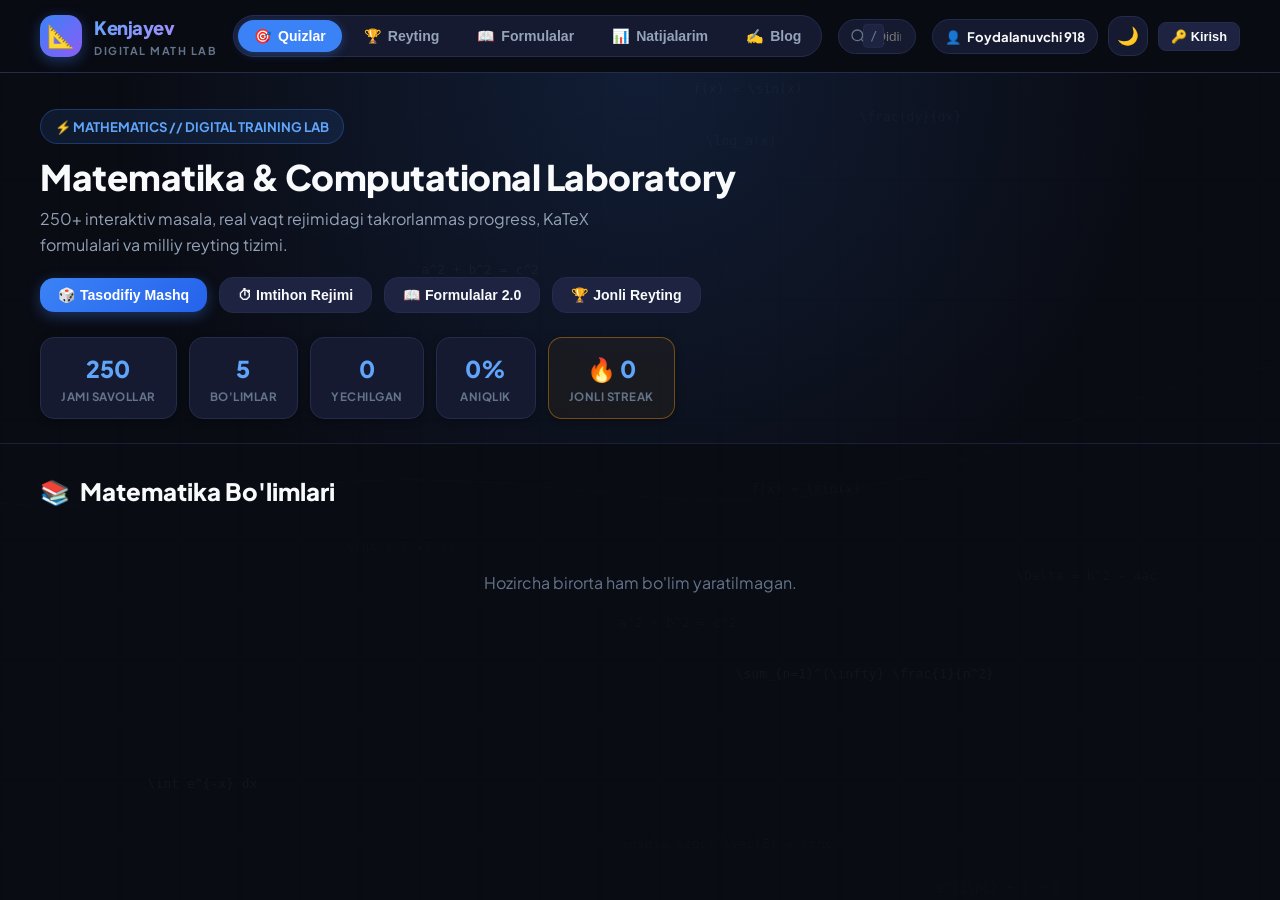
==== commit 8ff884df: "feat: Ultra Premium Upgrade - Mathematical Canvas background, Command Center hero, Formula 2.0 Click" ====
--- a/index.html
+++ b/index.html
@@ -97,6 +97,23 @@
             -webkit-tap-highlight-color: transparent;
         }
 
+        /* Mathematical Generative Canvas Background */
+        .math-bg-canvas {
+            position: fixed;
+            top: 0;
+            left: 0;
+            width: 100vw;
+            height: 100vh;
+            pointer-events: none;
+            z-index: 0;
+            opacity: 0.45;
+            transition: opacity 0.5s ease;
+        }
+
+        [data-theme="light"] .math-bg-canvas {
+            opacity: 0.22;
+        }
+
         body {
             font-family: 'Plus Jakarta Sans', -apple-system, BlinkMacSystemFont, sans-serif;
             background-color: var(--bg-primary);
@@ -104,6 +121,7 @@
             line-height: 1.6;
             min-height: 100vh;
             overflow-x: hidden;
+            position: relative;
             transition: background-color 0.3s ease, color 0.3s ease;
         }
 
@@ -111,6 +129,8 @@
             max-width: 1240px;
             margin: 0 auto;
             padding: 0 20px;
+            position: relative;
+            z-index: 1;
         }
 
         /* Glassmorphism helpers */
@@ -119,7 +139,8 @@
             border: 1px solid var(--border);
             border-radius: var(--radius-lg);
             box-shadow: var(--shadow-md);
-            backdrop-filter: blur(12px);
+            backdrop-filter: blur(14px);
+            -webkit-backdrop-filter: blur(14px);
         }
 
         /* Header */
@@ -127,14 +148,15 @@
             position: sticky;
             top: 0;
             z-index: 1000;
-            background: rgba(10, 12, 20, 0.85);
-            backdrop-filter: blur(16px);
+            background: rgba(10, 12, 20, 0.88);
+            backdrop-filter: blur(18px);
+            -webkit-backdrop-filter: blur(18px);
             border-bottom: 1px solid var(--border);
             transition: var(--transition-smooth);
         }
 
         [data-theme="light"] .header {
-            background: rgba(248, 250, 252, 0.9);
+            background: rgba(248, 250, 252, 0.92);
         }
 
         .header-inner {
@@ -784,22 +806,285 @@
 
         .solution-box {
             margin-top: 14px;
-            padding: 14px;
-            border-radius: var(--radius-sm);
+            padding: 16px 20px;
+            border-radius: var(--radius-md);
             background: var(--surface-card);
             border: 1px solid var(--border);
             color: var(--text-primary);
             font-size: 0.95rem;
             line-height: 1.6;
+            box-shadow: var(--shadow-sm);
         }
 
         .solution-heading {
+            font-weight: 800;
+            color: #60a5fa;
+            margin-bottom: 12px;
+            display: flex;
+            align-items: center;
+            gap: 8px;
+            font-size: 1rem;
+            text-transform: uppercase;
+            letter-spacing: 0.5px;
+        }
+
+        .sol-breakdown-grid {
+            display: grid;
+            grid-template-columns: 1fr;
+            gap: 10px;
+        }
+
+        .sol-step-row {
+            display: flex;
+            align-items: flex-start;
+            gap: 12px;
+            padding: 10px 14px;
+            background: var(--surface-elevated);
+            border-radius: var(--radius-sm);
+            border: 1px solid var(--border-subtle);
+        }
+
+        .sol-step-badge {
+            font-size: 0.75rem;
+            font-weight: 800;
+            padding: 3px 8px;
+            border-radius: var(--radius-sm);
+            background: var(--accent-subtle);
+            color: #60a5fa;
+            text-transform: uppercase;
+            letter-spacing: 0.5px;
+            flex-shrink: 0;
+            margin-top: 2px;
+        }
+
+        .sol-step-badge.formula {
+            background: rgba(139, 92, 246, 0.15);
+            color: #c084fc;
+        }
+
+        .sol-step-badge.calc {
+            background: rgba(245, 158, 11, 0.15);
+            color: #fbbf24;
+        }
+
+        .sol-step-badge.result {
+            background: rgba(16, 185, 129, 0.15);
+            color: #34d399;
+        }
+
+        .sol-step-content {
+            flex: 1;
+            font-size: 0.92rem;
+            color: var(--text-primary);
+        }
+
+        /* Search 2.0 Dropdown Overlay */
+        .search-shortcut-badge {
+            position: absolute;
+            right: 32px;
+            top: 50%;
+            transform: translateY(-50%);
+            padding: 2px 6px;
+            border-radius: 4px;
+            background: var(--surface-elevated);
+            border: 1px solid var(--border);
+            font-size: 0.72rem;
+            font-family: 'JetBrains Mono', monospace;
+            color: var(--text-muted);
+            pointer-events: none;
             font-weight: 700;
+        }
+
+        .search-results-dropdown {
+            position: absolute;
+            top: calc(100% + 8px);
+            left: 0;
+            right: 0;
+            min-width: 320px;
+            background: var(--surface-card);
+            border: 1px solid var(--border);
+            border-radius: var(--radius-md);
+            box-shadow: var(--shadow-lg);
+            max-height: 420px;
+            overflow-y: auto;
+            z-index: 1100;
+            padding: 10px;
+            animation: slideUp 0.2s ease;
+        }
+
+        .search-group-title {
+            font-size: 0.75rem;
+            font-weight: 800;
+            text-transform: uppercase;
+            color: var(--text-muted);
+            letter-spacing: 0.8px;
+            padding: 6px 10px 4px;
+        }
+
+        .search-item {
+            padding: 10px 12px;
+            border-radius: var(--radius-sm);
+            cursor: pointer;
+            transition: var(--transition-smooth);
+            display: flex;
+            align-items: center;
+            justify-content: space-between;
+            gap: 10px;
+            border: 1px solid transparent;
+        }
+
+        .search-item:hover {
+            background: var(--surface-hover);
+            border-color: var(--border);
+        }
+
+        .search-item-title {
+            font-size: 0.88rem;
+            font-weight: 600;
+            color: var(--text-primary);
+            overflow: hidden;
+            text-overflow: ellipsis;
+            white-space: nowrap;
+        }
+
+        .search-item-badge {
+            font-size: 0.72rem;
+            padding: 2px 8px;
+            border-radius: var(--radius-full);
+            background: var(--surface-elevated);
+            color: var(--text-secondary);
+            flex-shrink: 0;
+        }
+
+        /* Formula Sheet 2.0 Card */
+        .formula-card-2 {
+            border-radius: var(--radius-md);
+            background: var(--surface-card);
+            border: 1px solid var(--border);
+            padding: 18px;
+            display: flex;
+            flex-direction: column;
+            justify-content: space-between;
+            transition: var(--transition-smooth);
+            position: relative;
+        }
+
+        .formula-card-2:hover {
+            border-color: var(--accent);
+            transform: translateY(-2px);
+            box-shadow: 0 8px 24px var(--accent-glow);
+        }
+
+        .formula-card-head {
+            display: flex;
+            align-items: center;
+            justify-content: space-between;
+            margin-bottom: 10px;
+        }
+
+        .formula-card-title {
+            font-size: 1rem;
+            font-weight: 700;
+            color: var(--text-primary);
+        }
+
+        .btn-copy-formula {
+            padding: 4px 8px;
+            font-size: 0.75rem;
+            border-radius: var(--radius-sm);
+            border: 1px solid var(--border);
+            background: var(--surface-elevated);
+            color: var(--text-secondary);
+            cursor: pointer;
+            display: inline-flex;
+            align-items: center;
+            gap: 4px;
+            transition: var(--transition-smooth);
+        }
+
+        .btn-copy-formula:hover {
             color: #60a5fa;
-            margin-bottom: 6px;
+            border-color: var(--accent);
+            background: var(--accent-subtle);
+        }
+
+        .formula-display-box {
+            padding: 12px;
+            border-radius: var(--radius-sm);
+            background: var(--surface-elevated);
+            text-align: center;
+            margin-bottom: 12px;
+            border: 1px solid var(--border-subtle);
+            overflow-x: auto;
+        }
+
+        .formula-meta-note {
+            font-size: 0.82rem;
+            color: var(--text-secondary);
+            margin-top: 4px;
+        }
+
+        /* Streak Card Pulse */
+        .stat-card-streak {
+            cursor: pointer;
+            transition: var(--transition-smooth);
+            border-color: rgba(245, 158, 11, 0.4);
+            background: rgba(245, 158, 11, 0.05);
+        }
+
+        .stat-card-streak:hover {
+            transform: translateY(-2px);
+            border-color: var(--warning);
+            box-shadow: 0 6px 20px rgba(245, 158, 11, 0.25);
+        }
+
+        @keyframes pulseGlow {
+            0%, 100% { transform: scale(1); filter: drop-shadow(0 0 4px rgba(245, 158, 11, 0.4)); }
+            50% { transform: scale(1.08); filter: drop-shadow(0 0 14px rgba(245, 158, 11, 0.8)); }
+        }
+
+        /* Category Performance Bars */
+        .category-perf-row {
+            display: flex;
+            align-items: center;
+            justify-content: space-between;
+            margin-bottom: 14px;
+            gap: 14px;
+        }
+
+        .category-perf-info {
+            width: 140px;
+            font-size: 0.88rem;
+            font-weight: 700;
+            color: var(--text-primary);
             display: flex;
             align-items: center;
             gap: 6px;
+        }
+
+        .category-perf-track {
+            flex: 1;
+            height: 10px;
+            background: var(--surface-elevated);
+            border-radius: var(--radius-full);
+            overflow: hidden;
+            border: 1px solid var(--border);
+        }
+
+        .category-perf-fill {
+            height: 100%;
+            border-radius: var(--radius-full);
+            background: linear-gradient(90deg, #3b82f6, #10b981);
+            transition: width 0.6s ease;
+        }
+
+        .category-perf-pct {
+            width: 50px;
+            text-align: right;
+            font-size: 0.88rem;
+            font-weight: 800;
+            color: var(--text-secondary);
+            font-family: 'JetBrains Mono', monospace;
         }
 
         /* Player Controls */
@@ -1732,6 +2017,8 @@
     </style>
 </head>
 <body>
+    <!-- Mathematical Generative Canvas Background -->
+    <canvas id="mathBgCanvas" class="math-bg-canvas"></canvas>
 
     <!-- Main Navigation Header -->
     <header class="header">
@@ -1740,7 +2027,7 @@
                 <div class="logo-icon">📐</div>
                 <div class="logo-name">
                     <span class="name-main">Kenjayev</span>
-                    <span class="name-sub">MATH & QUIZ HUB</span>
+                    <span class="name-sub">DIGITAL MATH LAB</span>
                 </div>
             </a>
 
@@ -1763,11 +2050,15 @@
                 </button>
             </nav>
 
-            <!-- Search Bar -->
+            <!-- Search Bar 2.0 with / Shortcut -->
             <div class="search-container">
                 <svg class="search-icon" width="16" height="16" viewBox="0 0 24 24" fill="none" stroke="currentColor" stroke-width="2"><circle cx="11" cy="11" r="8"/><line x1="21" y1="21" x2="16.65" y2="16.65"/></svg>
-                <input type="text" id="globalSearch" class="search-input" placeholder="Savol yoki formulani qidirish..." oninput="mathApp.handleSearch(this.value)">
+                <input type="text" id="globalSearch" class="search-input" placeholder="Qidirish... (bosing yoki /)" oninput="mathApp.handleSearch(this.value)">
+                <span class="search-shortcut-badge" id="searchKbdBadge">/</span>
                 <button class="search-clear" id="searchClear" onclick="mathApp.clearSearch()">✕</button>
+                
+                <!-- Search 2.0 Results Dropdown -->
+                <div id="searchResultsBox" class="search-results-dropdown" style="display:none;"></div>
             </div>
 
             <!-- Header Action Buttons -->
@@ -1788,14 +2079,14 @@
         </div>
     </header>
 
-    <!-- Hero Section -->
+    <!-- Hero Section — Mathematical Command Center -->
     <section class="hero">
         <div class="container">
             <div class="hero-wrap">
-                <div>
-                    <div class="hero-badge">⚡ Interaktiv Matematika & LaTeX Quiz</div>
-                    <h1 class="hero-title">Matematikani o'rganing va sinang!</h1>
-                    <p class="hero-desc">Barcha mavzular bo'yicha aniq formulalar, grafiklar, LaTeX savollari va bosqichma-bosqich yechimlar.</p>
+                <div class="hero-content-col">
+                    <div class="hero-badge">⚡ MATHEMATICS // DIGITAL TRAINING LAB</div>
+                    <h1 class="hero-title">Matematika & Computational Laboratory</h1>
+                    <p class="hero-desc">250+ interaktiv masala, real vaqt rejimidagi takrorlanmas progress, KaTeX formulalari va milliy reyting tizimi.</p>
                     
                     <div class="hero-action-bar">
                         <button class="btn btn-primary" onclick="mathApp.startRandomPractice()">
@@ -1803,6 +2094,12 @@
                         </button>
                         <button class="btn btn-secondary" onclick="mathApp.startTimedExam()">
                             <span>⏱ Imtihon Rejimi</span>
+                        </button>
+                        <button class="btn btn-secondary" onclick="mathApp.openFormulasModal()">
+                            <span>📖 Formulalar 2.0</span>
+                        </button>
+                        <button class="btn btn-secondary" onclick="mathApp.switchTab('leaderboard')">
+                            <span>🏆 Jonli Reyting</span>
                         </button>
                         <button class="btn btn-success" id="btnHeroAddSection" style="display:none;" onclick="mathApp.openSectionModal()">
                             <span>➕ Bo'lim Yaratish</span>
@@ -1815,20 +2112,24 @@
 
                 <div class="hero-stats">
                     <div class="stat-card">
-                        <div class="stat-val" id="statSectionsCount">0</div>
+                        <div class="stat-val count-up" id="statQuestionsCount">250</div>
+                        <div class="stat-lbl">Jami Savollar</div>
+                    </div>
+                    <div class="stat-card">
+                        <div class="stat-val count-up" id="statSectionsCount">5</div>
                         <div class="stat-lbl">Bo'limlar</div>
                     </div>
                     <div class="stat-card">
-                        <div class="stat-val" id="statQuestionsCount">0</div>
-                        <div class="stat-lbl">Savollar</div>
+                        <div class="stat-val count-up" id="statUserSolved">0</div>
+                        <div class="stat-lbl">Yechilgan</div>
                     </div>
                     <div class="stat-card">
-                        <div class="stat-val" id="statUserSolved">0</div>
-                        <div class="stat-lbl">Yechildi</div>
+                        <div class="stat-val count-up" id="statUserAccuracy">0%</div>
+                        <div class="stat-lbl">Aniqlik</div>
                     </div>
-                    <div class="stat-card">
+                    <div class="stat-card stat-card-streak" onclick="mathApp.openStreakModal()" title="Streak tafsilotlari uchun bosing!">
                         <div class="stat-val" id="statStreak">🔥 0</div>
-                        <div class="stat-lbl">Streak</div>
+                        <div class="stat-lbl">Jonli Streak</div>
                     </div>
                 </div>
             </div>
@@ -2373,6 +2674,31 @@
         </div>
     </div>
 
+    <!-- Gamification & Streak Milestone Modal -->
+    <div class="modal-overlay" id="streakModal" onclick="mathApp.closeModal(event)">
+        <div class="modal modal-sm" style="text-align: center;" onclick="event.stopPropagation()">
+            <div class="modal-header" style="justify-content: flex-end; border-bottom: none; padding-bottom: 0;">
+                <button class="modal-close" onclick="mathApp.closeModalById('streakModal')">✕</button>
+            </div>
+            <div class="modal-body" style="padding-top: 0;">
+                <div style="font-size: 3.5rem; margin-bottom: 10px; animation: pulseGlow 2s infinite;">🔥</div>
+                <h2 style="font-size: 1.6rem; font-weight: 800; margin-bottom: 6px;" id="streakModalTitle">0 Kunlik Matematik Streak</h2>
+                <p style="color: var(--text-secondary); font-size: 0.92rem; margin-bottom: 20px;" id="streakModalDesc">
+                    Har kuni muntazam matematika masalalarini yechib, intellektual salohiyatingizni oshiring!
+                </p>
+
+                <div class="glass-panel" style="padding: 16px; margin-bottom: 20px; border-color: rgba(245, 158, 11, 0.3); background: rgba(245, 158, 11, 0.08);">
+                    <div style="font-size: 0.8rem; text-transform: uppercase; font-weight: 700; color: #fbbf24; margin-bottom: 4px;">Navbatdagi Yutuq</div>
+                    <div style="font-weight: 700; font-size: 1.1rem; color: var(--text-primary);" id="streakNextMilestone">Yana 3 kun → 🔥 5 Day Streak Master</div>
+                </div>
+
+                <button class="btn btn-primary" style="width: 100%;" onclick="mathApp.closeModalById('streakModal'); mathApp.startRandomPractice();">
+                    🚀 Mashqni Davom Ettirish
+                </button>
+            </div>
+        </div>
+    </div>
+
     <!-- Toast Container -->
     <div class="toast-container" id="toastContainer"></div>
 
@@ -2429,6 +2755,7 @@
 
     init() {
         this.loadTheme();
+        this.initMathBackgroundCanvas();
         this.initUserIdentity();
         this.checkAdminStatus();
         this.fetchData();
@@ -2436,6 +2763,123 @@
         this.setupKeyboardShortcuts();
         this.renderUserStats();
         this.checkUrlHash();
+    }
+
+    // --- MATHEMATICAL GENERATIVE CANVAS BACKGROUND ---
+    initMathBackgroundCanvas() {
+        const canvas = document.getElementById('mathBgCanvas');
+        if (!canvas) return;
+        const ctx = canvas.getContext('2d');
+        if (!ctx) return;
+
+        let width = canvas.width = window.innerWidth;
+        let height = canvas.height = window.innerHeight;
+
+        window.addEventListener('resize', () => {
+            width = canvas.width = window.innerWidth;
+            height = canvas.height = window.innerHeight;
+        });
+
+        // Floating subtle math symbols
+        const formulas = [
+            'f(x) = \\sin(x)',
+            '\\int e^{-x} dx',
+            'a^2 + b^2 = c^2',
+            '\\lim_{x \\to \\infty}',
+            'e^{i\\pi} + 1 = 0',
+            '\\nabla \\cdot \\vec{E} = \\rho',
+            '\\sum_{n=1}^{\\infty} \\frac{1}{n^2}',
+            '\\frac{dy}{dx}',
+            '\\log_a(x)',
+            '\\Delta = b^2 - 4ac'
+        ];
+
+        const isReduced = window.matchMedia && window.matchMedia('(prefers-reduced-motion: reduce)').matches;
+        const count = width < 768 ? 6 : 14;
+        const particles = [];
+
+        for (let i = 0; i < count; i++) {
+            particles.push({
+                x: Math.random() * width,
+                y: Math.random() * height,
+                vx: (Math.random() - 0.5) * 0.35,
+                vy: (Math.random() - 0.5) * 0.35,
+                text: formulas[i % formulas.length],
+                size: Math.random() * 3 + 12,
+                alpha: Math.random() * 0.12 + 0.04
+            });
+        }
+
+        let time = 0;
+        let isRunning = true;
+
+        document.addEventListener('visibilitychange', () => {
+            isRunning = !document.hidden;
+        });
+
+        const draw = () => {
+            if (!isRunning) {
+                requestAnimationFrame(draw);
+                return;
+            }
+
+            ctx.clearRect(0, 0, width, height);
+
+            const isDark = document.documentElement.getAttribute('data-theme') !== 'light';
+            const gridColor = isDark ? 'rgba(59, 130, 246, 0.025)' : 'rgba(37, 99, 235, 0.02)';
+            const waveColor = isDark ? 'rgba(96, 165, 250, 0.045)' : 'rgba(59, 130, 246, 0.035)';
+            const textColor = isDark ? 'rgba(148, 163, 184,' : 'rgba(71, 85, 105,';
+
+            // 1. Subtle Coordinate Grid
+            const gridSize = 60;
+            ctx.strokeStyle = gridColor;
+            ctx.lineWidth = 1;
+            ctx.beginPath();
+            for (let x = 0; x < width; x += gridSize) {
+                ctx.moveTo(x, 0);
+                ctx.lineTo(x, height);
+            }
+            for (let y = 0; y < height; y += gridSize) {
+                ctx.moveTo(0, y);
+                ctx.lineTo(width, y);
+            }
+            ctx.stroke();
+
+            // 2. Harmonic Sine Wave
+            if (!isReduced) {
+                time += 0.008;
+                ctx.strokeStyle = waveColor;
+                ctx.lineWidth = 1.5;
+                ctx.beginPath();
+                for (let x = 0; x < width; x += 10) {
+                    const y = height * 0.5 + Math.sin(x * 0.003 + time) * 60 + Math.cos(x * 0.007 + time * 0.8) * 30;
+                    if (x === 0) ctx.moveTo(x, y);
+                    else ctx.lineTo(x, y);
+                }
+                ctx.stroke();
+            }
+
+            // 3. Floating Math Expressions
+            ctx.font = '500 13px "JetBrains Mono", monospace';
+            particles.forEach(p => {
+                if (!isReduced) {
+                    p.x += p.vx;
+                    p.y += p.vy;
+
+                    if (p.x < -100) p.x = width + 50;
+                    if (p.x > width + 100) p.x = -50;
+                    if (p.y < -50) p.y = height + 50;
+                    if (p.y > height + 50) p.y = -50;
+                }
+
+                ctx.fillStyle = `${textColor} ${p.alpha})`;
+                ctx.fillText(p.text, p.x, p.y);
+            });
+
+            requestAnimationFrame(draw);
+        };
+
+        requestAnimationFrame(draw);
     }
 
     getApiUrl(endpoint) {
@@ -3052,7 +3496,9 @@
             return;
         }
 
-        container.innerHTML = this.sections.map(sec => {
+        const indexLabels = ['01 ALGEBRA', '02 GEOMETRIYA', '03 TRIGONOMETRIYA', '04 ANALIZ', '05 DTM & SERTIFIKAT'];
+
+        container.innerHTML = this.sections.map((sec, secIdx) => {
             const secQuestions = this.quizzes.filter(q => q.section_id === sec.id);
             const totalCount = secQuestions.length;
             const solvedCount = secQuestions.filter(q => this.isQuestionSolved(q.id)).length;
@@ -3060,6 +3506,7 @@
             const session = this.getActiveSession(sec.id);
             const hasOngoing = session && session.queueIds && session.queueIds.length > 0 && session.currentIndex < session.queueIds.length;
             const isAllCompleted = (totalCount > 0 && solvedCount >= totalCount);
+            const sectionLabel = indexLabels[secIdx] || `0${secIdx + 1} BO'LIM`;
 
             // Badge Display
             let countBadgeHtml = '';
@@ -3117,7 +3564,10 @@
                         <div class="section-icon-badge" style="border-color: ${sec.color || '#3b82f6'}; color: ${sec.color || '#3b82f6'};">
                             ${sec.icon || '📐'}
                         </div>
-                        ${countBadgeHtml}
+                        <div style="display:flex; flex-direction:column; align-items:flex-end; gap:4px;">
+                            <span style="font-size:0.7rem; font-weight:800; color:var(--text-muted); letter-spacing:1px; font-family:'JetBrains Mono', monospace;">${sectionLabel}</span>
+                            ${countBadgeHtml}
+                        </div>
                     </div>
 
                     <h3 class="section-title">${sec.title}</h3>
@@ -3401,6 +3851,13 @@
         const basePts = diffMap[q.difficulty] || 20;
         let pointsEarned = 0;
 
+        // Telegram WebApp Haptic Feedback
+        if (window.Telegram && window.Telegram.WebApp && window.Telegram.WebApp.HapticFeedback) {
+            try {
+                window.Telegram.WebApp.HapticFeedback.impactOccurred(isCorrect ? 'medium' : 'heavy');
+            } catch (e) {}
+        }
+
         if (isCorrect) {
             this.userStats.streak++;
             const streakBonus = Math.min(this.userStats.streak * 2, 20);
@@ -3433,7 +3890,7 @@
             if (correctBtn) correctBtn.classList.add('correct');
         }
 
-        // Show Feedback in Practice Mode
+        // Show Feedback in Practice Mode with Structured Solution Breakdown
         if (this.playerMode === 'practice') {
             const fbBox = document.getElementById('playerFeedbackBox');
             fbBox.className = `feedback-banner ${isCorrect ? 'correct' : 'incorrect'}`;
@@ -3442,8 +3899,21 @@
             if (q.explanation) {
                 solutionHtml = `
                     <div class="solution-box">
-                        <div class="solution-heading">💡 Bosqichma-bosqich Yechim:</div>
-                        <div class="solution-text">${q.explanation}</div>
+                        <div class="solution-heading">💡 Strukturaviy Yechim (Solution Breakdown):</div>
+                        <div class="sol-breakdown-grid">
+                            <div class="sol-step-row">
+                                <span class="sol-step-badge">Berilgan</span>
+                                <div class="sol-step-content">${q.title}</div>
+                            </div>
+                            <div class="sol-step-row">
+                                <span class="sol-step-badge formula">Formulasi</span>
+                                <div class="sol-step-content">${q.explanation}</div>
+                            </div>
+                            <div class="sol-step-row">
+                                <span class="sol-step-badge result">To'g'ri Javob</span>
+                                <div class="sol-step-content" style="font-weight:700; color:#34d399;">${q.options[q.correct_option] || ''}</div>
+                            </div>
+                        </div>
                     </div>
                 `;
             }
@@ -3667,15 +4137,57 @@
         .catch(() => {});
     }
 
+    animateCountUp(el, targetVal, suffix = '', duration = 600) {
+        if (!el) return;
+        const start = 0;
+        const startTime = performance.now();
+        const update = (now) => {
+            const progress = Math.min((now - startTime) / duration, 1);
+            const ease = 1 - Math.pow(1 - progress, 3);
+            const current = Math.floor(start + (targetVal - start) * ease);
+            el.textContent = `${current}${suffix}`;
+            if (progress < 1) requestAnimationFrame(update);
+        };
+        requestAnimationFrame(update);
+    }
+
     updateHeroStats() {
         const secEl = document.getElementById('statSectionsCount');
         const qEl = document.getElementById('statQuestionsCount');
         const uEl = document.getElementById('statUserSolved');
+        const accEl = document.getElementById('statUserAccuracy');
         const stEl = document.getElementById('statStreak');
-        if (secEl) secEl.textContent = this.sections.length;
-        if (qEl) qEl.textContent = this.quizzes.length;
-        if (uEl) uEl.textContent = this.userStats.solved;
+
+        if (secEl) this.animateCountUp(secEl, this.sections.length);
+        if (qEl) this.animateCountUp(qEl, this.quizzes.length);
+        if (uEl) this.animateCountUp(uEl, this.userStats.solved);
+
+        const acc = this.userStats.solved > 0 ? Math.round((this.userStats.correct / this.userStats.solved) * 100) : 0;
+        if (accEl) this.animateCountUp(accEl, acc, '%');
         if (stEl) stEl.textContent = `🔥 ${this.userStats.streak}`;
+    }
+
+    openStreakModal() {
+        const modal = document.getElementById('streakModal');
+        if (!modal) return;
+        const title = document.getElementById('streakModalTitle');
+        const desc = document.getElementById('streakModalDesc');
+        const next = document.getElementById('streakNextMilestone');
+
+        const streak = this.userStats.streak || 0;
+        if (title) title.textContent = `🔥 ${streak} Kunlik Matematik Streak`;
+        
+        let target = 5;
+        let titleName = "🔥 5 Day Streak Master";
+        if (streak >= 5) { target = 10; titleName = "⚡ 10 Day Problem Solver"; }
+        if (streak >= 10) { target = 20; titleName = "🧠 20 Day Math Grandmaster"; }
+        if (streak >= 20) { target = 30; titleName = "👑 30 Day Mathematics Legend"; }
+
+        const diff = Math.max(target - streak, 1);
+        if (desc) desc.textContent = `Siz ketma-ket ${streak} ta savolga to'g'ri javob berdingiz yoki doimiy mashqdasiz!`;
+        if (next) next.textContent = `Yana ${diff} ta to'g'ri javob / kun → ${titleName}`;
+
+        modal.classList.add('active');
     }
 
     renderUserStats() {
@@ -3683,10 +4195,10 @@
         const corEl = document.getElementById('userCorrectTotal');
         const accEl = document.getElementById('userAccuracyTotal');
         const rankEl = document.getElementById('userRankBadge');
-        if (solEl) solEl.textContent = this.userStats.solved;
-        if (corEl) corEl.textContent = this.userStats.correct;
+        if (solEl) this.animateCountUp(solEl, this.userStats.solved);
+        if (corEl) this.animateCountUp(corEl, this.userStats.correct);
         const acc = this.userStats.solved > 0 ? Math.round((this.userStats.correct / this.userStats.solved) * 100) : 0;
-        if (accEl) accEl.textContent = `${acc}%`;
+        if (accEl) this.animateCountUp(accEl, acc, '%');
 
         let rank = "Boshlang'ich";
         if (this.currentUserRank && this.currentUserRank.title) {
@@ -4066,6 +4578,23 @@
         this.showFormulaCategory('algebra');
     }
 
+    copyFormulaLatex(latex, name) {
+        if (!latex) return;
+        const clean = latex.replace(/\$\$/g, '').trim();
+        navigator.clipboard.writeText(clean).then(() => {
+            this.showToast(`📋 <b>${name}</b> LaTeX formulasi nusxalandi!`);
+        }).catch(() => {
+            // Fallback
+            const ta = document.createElement('textarea');
+            ta.value = clean;
+            document.body.appendChild(ta);
+            ta.select();
+            document.execCommand('copy');
+            document.body.removeChild(ta);
+            this.showToast(`📋 <b>${name}</b> LaTeX formulasi nusxalandi!`);
+        });
+    }
+
     showFormulaCategory(cat) {
         ['algebra', 'geometriya', 'trigonometriya', 'analiz'].forEach(c => {
             const btn = document.getElementById('btnFormCat_' + c);
@@ -4077,41 +4606,47 @@
         const container = document.getElementById('formulaCardsContainer');
         const formulaData = {
             algebra: [
-                { name: 'Kvadrat Tenglama Ildizlari', formula: '$$x = \frac{-b \pm \sqrt{b^2 - 4ac}}{2a}$$', desc: "D = b^2 - 4ac > 0 bo'lganda 2 ta haqiqiy ildiz mavjud." },
-                { name: 'Viyet Teoremasi', formula: '$$x_1 + x_2 = -\frac{b}{a}, \quad x_1 x_2 = \frac{c}{a}$$', desc: "Keltirilgan x^2 + px + q = 0 tenglama uchun: x_1+x_2=-p, x_1x_2=q." },
-                { name: "Qisqa Ko'paytirish Formulalari", formula: '$$(a \pm b)^2 = a^2 \pm 2ab + b^2$$\n$$a^2 - b^2 = (a-b)(a+b)$$', desc: "Eng muhim algebrik ayniyatlar to'plami." },
-                { name: 'Logarifm Asosiy Xossalari', formula: '$$\log_a(xy) = \log_a(x) + \log_a(y)$$\n$$\log_a\left(\frac{x}{y}\right) = \log_a(x) - \log_a(y)$$', desc: "Asos a > 0, a \neq 1 va x,y > 0 bo'lganda." },
-                { name: 'Aritmetik Progressiya', formula: '$$a_n = a_1 + (n-1)d$$\n$$S_n = \frac{2a_1 + (n-1)d}{2} \cdot n$$', desc: "Dastlabki n ta hadi va ularning yig'indisi." },
-                { name: 'Geometrik Progressiya', formula: '$$b_n = b_1 \cdot q^{n-1}$$\n$$S_n = \frac{b_1(q^n - 1)}{q - 1}$$', desc: "Cheksiz kamayuvchi bo'lsa: S = \frac{b_1}{1 - q}." }
+                { name: 'Kvadrat Tenglama Ildizlari', formula: '$$x = \\frac{-b \\pm \\sqrt{b^2 - 4ac}}{2a}$$', desc: "Kvadrat tenglamani yechishning universal formulasi.", example: "$x^2 - 5x + 6 = 0 \\implies x_1=2, x_2=3$" },
+                { name: 'Viyet Teoremasi', formula: '$$x_1 + x_2 = -\\frac{b}{a}, \\quad x_1 x_2 = \\frac{c}{a}$$', desc: "Ildizlar va koeffitsiyentlar orasidagi bog'liqlik.", example: "$x^2 - 7x + 10 = 0 \\implies x_1+x_2=7, x_1x_2=10$" },
+                { name: "Qisqa Ko'paytirish Formulalari", formula: '$$(a \\pm b)^2 = a^2 \\pm 2ab + b^2$$\n$$a^2 - b^2 = (a-b)(a+b)$$', desc: "Ifodalarni soddalashtirish va ko'paytuvchilarga ajratish.", example: "$(x+3)^2 = x^2 + 6x + 9$" },
+                { name: 'Logarifm Asosiy Xossalari', formula: '$$\\log_a(xy) = \\log_a(x) + \\log_a(y)$$\n$$\\log_a\\left(\\frac{x}{y}\\right) = \\log_a(x) - \\log_a(y)$$', desc: "Ko'paytma va bo'linma logarifmi qoidalari.", example: "$\\log_2(6) + \\log_2(8/3) = \\log_2(16) = 4$" },
+                { name: 'Aritmetik Progressiya', formula: '$$a_n = a_1 + (n-1)d$$\n$$S_n = \\frac{a_1 + a_n}{2} \\cdot n$$', desc: "Hadlar ketma-ketligi va yig'indisini hisoblash.", example: "$a_1 = 3, d = 4 \\implies a_5 = 19$" },
+                { name: 'Geometrik Progressiya', formula: '$$b_n = b_1 \\cdot q^{n-1}$$\n$$S = \\frac{b_1}{1 - q} \\quad (|q| < 1)$$', desc: "Geometrik o'sish va cheksiz kamayuvchi progressiya yig'indisi.", example: "$b_1 = 6, q = 0.5 \\implies S = 12$" }
             ],
             geometriya: [
-                { name: 'Pifagor Teoremasi', formula: '$$c^2 = a^2 + b^2 \implies c = \sqrt{a^2 + b^2}$$', desc: "To'g'ri burchakli uchburchak gipotenuzasini topish." },
-                { name: 'Geron Formulasi (Yuza)', formula: '$$S = \sqrt{p(p-a)(p-b)(p-c)}, \quad p = \frac{a+b+c}{2}$$', desc: "Uch tomoni ma'lum ixtiyoriy uchburchak yuzasi." },
-                { name: 'Sinuslar Teoremasi', formula: '$$\frac{a}{\sin \alpha} = \frac{b}{\sin \beta} = \frac{c}{\sin \gamma} = 2R$$', desc: "Tashqi chizilgan aylana radiusi R." },
-                { name: 'Kosinuslar Teoremasi', formula: '$$c^2 = a^2 + b^2 - 2ab \cos \gamma$$', desc: "Ikki tomon va burchak orqali uchinchi tomonni topish." },
-                { name: 'Doira va Aylana', formula: '$$C = 2\pi R, \quad S = \pi R^2$$', desc: "Aylana uzunligi va doira yuzasi." },
-                { name: 'Trapetsiya Yuzasi', formula: '$$S = \frac{a + b}{2} \cdot h = m \cdot h$$', desc: "Asoslari a, b va o'rta chizig'i m." }
+                { name: 'Pifagor Teoremasi', formula: '$$c^2 = a^2 + b^2 \\implies c = \\sqrt{a^2 + b^2}$$', desc: "To'g'ri burchakli uchburchak gipotenuzasini topish.", example: "$a=6, b=8 \\implies c=10$" },
+                { name: 'Geron Formulasi (Yuza)', formula: '$$S = \\sqrt{p(p-a)(p-b)(p-c)}, \\quad p = \\frac{a+b+c}{2}$$', desc: "3 tomoni ma'lum uchburchak yuzasi.", example: "$a=5, b=6, c=7 \\implies p=9, S=6\\sqrt{6}$" },
+                { name: 'Sinuslar Teoremasi', formula: '$$\\frac{a}{\\sin \\alpha} = \\frac{b}{\\sin \\beta} = \\frac{c}{\\sin \\gamma} = 2R$$', desc: "Tashqi chizilgan aylana radiusi $R$ bog'liqligi.", example: "$a=10, \\alpha=30^\\circ \\implies R=10$" },
+                { name: 'Kosinuslar Teoremasi', formula: '$$c^2 = a^2 + b^2 - 2ab \\cos \\gamma$$', desc: "2 tomon va burchak orqali 3-tomonni topish.", example: "$a=4, b=6, \\gamma=60^\\circ \\implies c=2\\sqrt{7}$" },
+                { name: 'Doira va Aylana', formula: '$$C = 2\\pi R, \\quad S = \\pi R^2$$', desc: "Aylana uzunligi va doira yuzasi formulasi.", example: "$R=5 \\implies C=10\\pi, S=25\\pi$" },
+                { name: 'Trapetsiya Yuzasi', formula: '$$S = \\frac{a + b}{2} \\cdot h = m \\cdot h$$', desc: "Asoslar va balandlik orqali yuza hisoblash.", example: "$a=4, b=8, h=5 \\implies S=30$" }
             ],
             trigonometriya: [
-                { name: 'Asosiy Trigonometrik Ayniyatlar', formula: '$$\sin^2(x) + \cos^2(x) = 1$$\n$$1 + \tan^2(x) = \frac{1}{\cos^2(x)}$$', desc: "Barcha aniqlanish sohasidagi burchaklar uchun." },
-                { name: 'Ikki Karra Burchak Formulalari', formula: '$$\sin(2x) = 2\sin(x)\cos(x)$$\n$$\cos(2x) = \cos^2(x) - \sin^2(x)$$', desc: "Argumentni ikki barobar qisqartirish/kengaytirish." },
-                { name: 'Keltirish Formulalari', formula: '$$\sin\left(\frac{\pi}{2} - x\right) = \cos(x), \quad \cos\left(\frac{\pi}{2} - x\right) = \sin(x)$$', desc: "To'ldiruvchi burchaklar munosabati." },
-                { name: "Qo'shish Formulalari", formula: '$$\sin(x \pm y) = \sin x \cos y \pm \cos x \sin y$$', desc: "Burchaklar yig'indisi va ayirmasi trigonometriyasi." }
+                { name: 'Asosiy Trigonometrik Ayniyatlar', formula: '$$\\sin^2(x) + \\cos^2(x) = 1$$\n$$1 + \\tan^2(x) = \\frac{1}{\\cos^2(x)}$$', desc: "Har qanday argument uchun asosiy munosabat.", example: "$\\sin(x)=0.6 \\implies \\cos(x)=0.8$" },
+                { name: 'Ikki Karra Burchak Formulalari', formula: '$$\\sin(2x) = 2\\sin(x)\\cos(x)$$\n$$\\cos(2x) = \\cos^2(x) - \\sin^2(x)$$', desc: "Ikki karra burchakni yoyish.", example: "$2\\sin(15^\\circ)\\cos(15^\\circ) = \\sin(30^\\circ) = 0.5$" },
+                { name: 'Keltirish Formulalari', formula: '$$\\sin(\\pi - x) = \\sin(x), \\quad \\cos(\\pi - x) = -\\cos(x)$$', desc: "II chorak burchaklarini I chorakka keltirish.", example: "$\\sin(150^\\circ) = \\sin(30^\\circ) = 0.5$" },
+                { name: "Qo'shish Formulalari", formula: '$$\\sin(x \\pm y) = \\sin x \\cos y \\pm \\cos x \\sin y$$', desc: "Burchaklar yig'indisi va ayirmasi trigonometriyasi.", example: "$\\sin(75^\\circ) = \\frac{\\sqrt{6}+\\sqrt{2}}{4}$" }
             ],
             analiz: [
-                { name: 'Ajoyib Limitlar', formula: '$$\lim_{x \to 0} \frac{\sin(x)}{x} = 1, \quad \lim_{x \to \infty} \left(1 + \frac{1}{x}\right)^x = e$$', desc: "Trigonometrik va ko'rsatkichli limitlar asosi." },
-                { name: 'Nyuton-Leybnis Formulasi', formula: '$$\int_{a}^{b} f(x) \, dx = F(b) - F(a)$$', desc: "Aniq integralni hisoblashning fundamental formulasi." },
-                { name: 'Elementar Funksiyalar Hosilalari', formula: '$$\frac{d}{dx}(x^n) = n x^{n-1}, \quad \frac{d}{dx}(\sin x) = \cos x, \quad \frac{d}{dx}(e^x) = e^x$$', desc: "Asosiy hosilalar jadvali." },
-                { name: "Bo'laklab Integrallash", formula: '$$\int u \, dv = u v - \int v \, du$$', desc: "Ko'paytma ko'rinishidagi ifodalarni integrallash." }
+                { name: 'Ajoyib Limitlar', formula: '$$\\lim_{x \\to 0} \\frac{\\sin(x)}{x} = 1, \\quad \\lim_{x \\to \\infty} \\left(1 + \\frac{1}{x}\\right)^x = e$$', desc: "Trigonometrik va ko'rsatkichli ajoyib limitlar.", example: "$\\lim_{x \\to 0} \\frac{\\sin(4x)}{x} = 4$" },
+                { name: 'Nyuton-Leybnis Formulasi', formula: '$$\\int_{a}^{b} f(x) \\, dx = F(b) - F(a)$$', desc: "Aniq integralni hisoblashning bosh teoremasi.", example: "$\\int_0^2 2x dx = [x^2]_0^2 = 4$" },
+                { name: 'Elementar Funksiyalar Hosilalari', formula: '$$\\frac{d}{dx}(x^n) = n x^{n-1}, \\quad \\frac{d}{dx}(\\sin x) = \\cos x, \\quad \\frac{d}{dx}(e^x) = e^x$$', desc: "Differensial hisobning asosiy jadvali.", example: "$(x^3)' = 3x^2, \\quad (e^{2x})' = 2e^{2x}$" },
+                { name: 'Asosiy Integrallar', formula: '$$\\int x^n dx = \\frac{x^{n+1}}{n+1} + C, \\quad \\int \\frac{1}{x} dx = \\ln|x| + C$$', desc: "Boshlang'ich funksiyalarni topish qoidalari.", example: "$\\int x^2 dx = \\frac{x^3}{3} + C$" }
             ]
         };
 
         const list = formulaData[cat] || [];
         container.innerHTML = list.map(item => `
-            <div class="glass-panel" style="padding: 18px;">
-                <h4 style="font-size: 1.05rem; font-weight: 700; color: #60a5fa; margin-bottom: 8px;">${item.name}</h4>
-                <div style="font-size: 1.15rem; margin-bottom: 8px;">${item.formula}</div>
-                <div style="font-size: 0.85rem; color: var(--text-secondary);">${item.desc}</div>
+            <div class="formula-card-2">
+                <div class="formula-card-head">
+                    <span class="formula-card-title">${item.name}</span>
+                    <button class="btn-copy-formula" onclick="mathApp.copyFormulaLatex('${item.formula.replace(/'/g, "\\'")}', '${item.name}')" title="LaTeX kodini nusxalash">
+                        📋 Nusxalash
+                    </button>
+                </div>
+                <div class="formula-display-box">${item.formula}</div>
+                <div class="formula-meta-note">💡 <b>Qo'llanishi:</b> ${item.desc}</div>
+                ${item.example ? `<div class="formula-meta-note" style="color:var(--text-muted); margin-top:4px;">🔍 <b>Misol:</b> ${item.example}</div>` : ''}
             </div>
         `).join('');
 
@@ -4316,6 +4851,25 @@
 
     setupKeyboardShortcuts() {
         document.addEventListener('keydown', (e) => {
+            // Global '/' shortcut to focus search
+            if (e.key === '/' && !['INPUT', 'TEXTAREA'].includes(document.activeElement.tagName)) {
+                e.preventDefault();
+                const searchInput = document.getElementById('globalSearch');
+                if (searchInput) {
+                    searchInput.focus();
+                    searchInput.select();
+                }
+                return;
+            }
+
+            // Escape key closes modals and search dropdown
+            if (e.key === 'Escape') {
+                document.querySelectorAll('.modal-overlay').forEach(m => m.classList.remove('active'));
+                const searchDropdown = document.getElementById('searchResultsBox');
+                if (searchDropdown) searchDropdown.style.display = 'none';
+                return;
+            }
+
             if (['INPUT', 'TEXTAREA'].includes(document.activeElement.tagName)) return;
             
             // 1-5 keys for option selection in quiz player
@@ -4335,9 +4889,14 @@
                     this.nextQuestion();
                 }
             }
-            // Escape key closes modals
-            if (e.key === 'Escape') {
-                document.querySelectorAll('.modal-overlay').forEach(m => m.classList.remove('active'));
+        });
+
+        // Hide search dropdown on click outside
+        document.addEventListener('click', (e) => {
+            const searchContainer = document.querySelector('.search-container');
+            const searchDropdown = document.getElementById('searchResultsBox');
+            if (searchContainer && !searchContainer.contains(e.target) && searchDropdown) {
+                searchDropdown.style.display = 'none';
             }
         });
     }
@@ -4345,21 +4904,88 @@
     handleSearch(query) {
         const q = (query || '').toLowerCase().trim();
         const clearBtn = document.getElementById('searchClear');
+        const badge = document.getElementById('searchKbdBadge');
+        const dropdown = document.getElementById('searchResultsBox');
+
         if (clearBtn) clearBtn.style.display = q ? 'block' : 'none';
-
-        if (!q) {
-            this.renderSections();
+        if (badge) badge.style.display = q ? 'none' : 'block';
+
+        if (!q || !dropdown) {
+            if (dropdown) dropdown.style.display = 'none';
             return;
         }
 
-        // Filter sections or start quiz with matching questions
-        const filteredQuizzes = this.quizzes.filter(item => 
+        // Search in Quizzes, Formulas, and Posts
+        const matchingQuizzes = this.quizzes.filter(item => 
             (item.title && item.title.toLowerCase().includes(q)) ||
             (item.explanation && item.explanation.toLowerCase().includes(q))
-        );
-
-        if (filteredQuizzes.length > 0) {
-            this.playerQueue = filteredQuizzes;
+        ).slice(0, 5);
+
+        const formulaKeywords = [
+            { name: 'Pifagor Teoremasi', cat: 'geometriya' },
+            { name: 'Kvadrat Tenglama', cat: 'algebra' },
+            { name: 'Viyet Teoremasi', cat: 'algebra' },
+            { name: 'Trigonometrik Ayniyatlar', cat: 'trigonometriya' },
+            { name: 'Ajoyib Limitlar', cat: 'analiz' },
+            { name: 'Nyuton-Leybnis', cat: 'analiz' }
+        ].filter(f => f.name.toLowerCase().includes(q));
+
+        const matchingPosts = this.posts.filter(p => 
+            (p.title && p.title.toLowerCase().includes(q))
+        ).slice(0, 3);
+
+        if (matchingQuizzes.length === 0 && formulaKeywords.length === 0 && matchingPosts.length === 0) {
+            dropdown.innerHTML = '<div style="padding:14px; text-align:center; color:var(--text-muted); font-size:0.85rem;">Hech narsa topilmadi</div>';
+            dropdown.style.display = 'block';
+            return;
+        }
+
+        let html = '';
+
+        if (matchingQuizzes.length > 0) {
+            html += '<div class="search-group-title">🎯 Savollar</div>';
+            html += matchingQuizzes.map(item => {
+                const sec = this.sections.find(s => s.id === item.section_id);
+                return `
+                    <div class="search-item" onclick="mathApp.startSearchQuestion('${item.id}')">
+                        <span class="search-item-title">${item.title}</span>
+                        <span class="search-item-badge">${sec ? sec.title : 'Savol'}</span>
+                    </div>
+                `;
+            }).join('');
+        }
+
+        if (formulaKeywords.length > 0) {
+            html += '<div class="search-group-title" style="margin-top:6px;">📖 Formulalar</div>';
+            html += formulaKeywords.map(f => `
+                <div class="search-item" onclick="mathApp.openFormulasModal(); mathApp.showFormulaCategory('${f.cat}'); document.getElementById('searchResultsBox').style.display='none';">
+                    <span class="search-item-title">${f.name}</span>
+                    <span class="search-item-badge" style="color:#60a5fa;">Formulalar</span>
+                </div>
+            `).join('');
+        }
+
+        if (matchingPosts.length > 0) {
+            html += '<div class="search-group-title" style="margin-top:6px;">✍️ Maqolalar</div>';
+            html += matchingPosts.map(p => `
+                <div class="search-item" onclick="mathApp.switchTab('blog'); document.getElementById('searchResultsBox').style.display='none';">
+                    <span class="search-item-title">${p.title}</span>
+                    <span class="search-item-badge">${p.category || 'Blog'}</span>
+                </div>
+            `).join('');
+        }
+
+        dropdown.innerHTML = html;
+        dropdown.style.display = 'block';
+        this.renderMath(dropdown);
+    }
+
+    startSearchQuestion(qId) {
+        const q = this.quizzes.find(item => item.id === qId);
+        if (q) {
+            const dropdown = document.getElementById('searchResultsBox');
+            if (dropdown) dropdown.style.display = 'none';
+            this.playerQueue = [q];
             this.currentQuestionIndex = 0;
             this.playerMode = 'practice';
             this.switchTab('player');
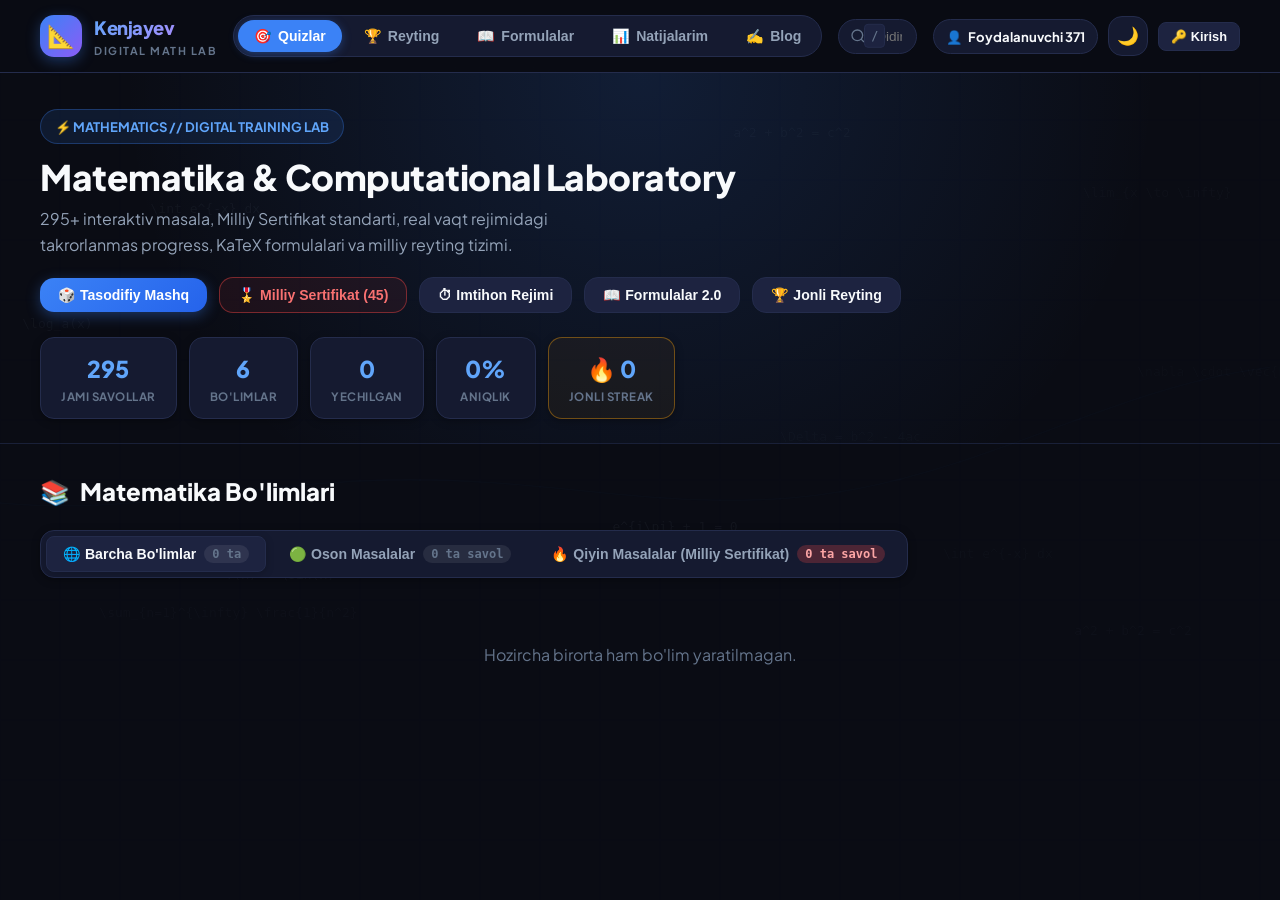
==== commit abf8dd59: "feat: add Oson vs Qiyin classification and 45 verified Milliy Sertifikat questions based on official" ====
--- a/index.html
+++ b/index.html
@@ -1043,6 +1043,100 @@
             50% { transform: scale(1.08); filter: drop-shadow(0 0 14px rgba(245, 158, 11, 0.8)); }
         }
 
+        /* Tier Category Filters (Oson / Qiyin) */
+        .tier-filter-container {
+            display: flex;
+            justify-content: space-between;
+            align-items: center;
+            margin-bottom: 24px;
+            flex-wrap: wrap;
+            gap: 12px;
+        }
+
+        .tier-filter-pills {
+            display: inline-flex;
+            background: var(--surface-card);
+            border: 1px solid var(--border);
+            padding: 5px;
+            border-radius: var(--radius-md);
+            gap: 6px;
+            box-shadow: var(--shadow-sm);
+        }
+
+        .tier-pill-btn {
+            display: inline-flex;
+            align-items: center;
+            gap: 8px;
+            padding: 8px 16px;
+            border-radius: var(--radius-sm);
+            border: 1px solid transparent;
+            background: transparent;
+            color: var(--text-secondary);
+            font-size: 0.88rem;
+            font-weight: 600;
+            cursor: pointer;
+            transition: var(--transition-smooth);
+        }
+
+        .tier-pill-btn:hover {
+            color: var(--text-primary);
+            background: var(--surface-hover);
+        }
+
+        .tier-pill-btn.active {
+            background: var(--surface-elevated);
+            color: var(--text-primary);
+            border-color: var(--border);
+            box-shadow: 0 2px 8px rgba(0, 0, 0, 0.2);
+        }
+
+        .tier-pill-btn.tier-pill-qiyin.active {
+            border-color: rgba(239, 68, 68, 0.5);
+            background: rgba(239, 68, 68, 0.14);
+            color: #f87171;
+            box-shadow: 0 0 15px rgba(239, 68, 68, 0.2);
+        }
+
+        .tier-count-chip {
+            display: inline-flex;
+            padding: 2px 8px;
+            border-radius: 20px;
+            background: rgba(255, 255, 255, 0.08);
+            font-size: 0.75rem;
+            font-weight: 700;
+            font-family: 'JetBrains Mono', monospace;
+            color: var(--text-muted);
+        }
+
+        .tier-count-chip.hot {
+            background: rgba(239, 68, 68, 0.25);
+            color: #fca5a5;
+        }
+
+        .section-card.qiyin-card {
+            border-color: rgba(239, 68, 68, 0.4);
+            background: linear-gradient(180deg, rgba(239, 68, 68, 0.07) 0%, var(--surface-card) 45%);
+            box-shadow: 0 6px 24px rgba(239, 68, 68, 0.12);
+        }
+
+        .section-card.qiyin-card:hover {
+            border-color: #ef4444;
+            box-shadow: 0 10px 32px rgba(239, 68, 68, 0.25);
+            transform: translateY(-3px);
+        }
+
+        .section-card.qiyin-card .section-icon-badge {
+            border-color: #ef4444 !important;
+            color: #ef4444 !important;
+            background: rgba(239, 68, 68, 0.15) !important;
+            animation: flamePulse 2s infinite ease-in-out;
+        }
+
+        @keyframes flamePulse {
+            0%, 100% { transform: scale(1); filter: drop-shadow(0 0 4px rgba(239, 68, 68, 0.3)); }
+            50% { transform: scale(1.06); filter: drop-shadow(0 0 10px rgba(239, 68, 68, 0.6)); }
+        }
+
         /* Category Performance Bars */
         .category-perf-row {
             display: flex;
@@ -2086,11 +2180,14 @@
                 <div class="hero-content-col">
                     <div class="hero-badge">⚡ MATHEMATICS // DIGITAL TRAINING LAB</div>
                     <h1 class="hero-title">Matematika & Computational Laboratory</h1>
-                    <p class="hero-desc">250+ interaktiv masala, real vaqt rejimidagi takrorlanmas progress, KaTeX formulalari va milliy reyting tizimi.</p>
+                    <p class="hero-desc">295+ interaktiv masala, Milliy Sertifikat standarti, real vaqt rejimidagi takrorlanmas progress, KaTeX formulalari va milliy reyting tizimi.</p>
                     
                     <div class="hero-action-bar">
                         <button class="btn btn-primary" onclick="mathApp.startRandomPractice()">
                             <span>🎲 Tasodifiy Mashq</span>
+                        </button>
+                        <button class="btn btn-secondary" style="border-color: rgba(239, 68, 68, 0.45); color: #f87171; background: rgba(239, 68, 68, 0.08);" onclick="mathApp.setSectionTier('qiyin'); mathApp.switchTab('quizzes');">
+                            <span>🎖️ Milliy Sertifikat (45)</span>
                         </button>
                         <button class="btn btn-secondary" onclick="mathApp.startTimedExam()">
                             <span>⏱ Imtihon Rejimi</span>
@@ -2112,11 +2209,11 @@
 
                 <div class="hero-stats">
                     <div class="stat-card">
-                        <div class="stat-val count-up" id="statQuestionsCount">250</div>
+                        <div class="stat-val count-up" id="statQuestionsCount">295</div>
                         <div class="stat-lbl">Jami Savollar</div>
                     </div>
                     <div class="stat-card">
-                        <div class="stat-val count-up" id="statSectionsCount">5</div>
+                        <div class="stat-val count-up" id="statSectionsCount">6</div>
                         <div class="stat-lbl">Bo'limlar</div>
                     </div>
                     <div class="stat-card">
@@ -2149,6 +2246,24 @@
                     <button class="btn btn-sm btn-success" onclick="mathApp.openSectionModal()">➕ Yangi Bo'lim</button>
                     <button class="btn btn-sm btn-primary" onclick="mathApp.openQuestionModal()">➕ Yangi Savol</button>
                     <button class="btn btn-sm btn-secondary" onclick="mathApp.openManageQuestionsModal()">📋 Barcha Savollar</button>
+                </div>
+            </div>
+
+            <!-- Tier Category Filter (Oson / Qiyin / Barchasi) -->
+            <div class="tier-filter-container">
+                <div class="tier-filter-pills">
+                    <button class="tier-pill-btn active" id="tierBtn_all" onclick="mathApp.setSectionTier('all')">
+                        <span>🌐 Barcha Bo'limlar</span>
+                        <span class="tier-count-chip" id="tierCountAll">6 ta</span>
+                    </button>
+                    <button class="tier-pill-btn" id="tierBtn_oson" onclick="mathApp.setSectionTier('oson')">
+                        <span>🟢 Oson Masalalar</span>
+                        <span class="tier-count-chip" id="tierCountOson">250 ta savol</span>
+                    </button>
+                    <button class="tier-pill-btn tier-pill-qiyin" id="tierBtn_qiyin" onclick="mathApp.setSectionTier('qiyin')">
+                        <span>🔥 Qiyin Masalalar (Milliy Sertifikat)</span>
+                        <span class="tier-count-chip hot" id="tierCountQiyin">45 ta savol</span>
+                    </button>
                 </div>
             </div>
 
@@ -2729,6 +2844,7 @@
 
         // Player State
         this.activeSectionId = 'all';
+        this.activeSectionTier = 'all'; // 'all', 'oson', 'qiyin'
         this.playerQueue = [];
         this.currentQuestionIndex = 0;
         this.selectedRenderedIndex = null;
@@ -3482,10 +3598,37 @@
         if (notify) this.showToast("ℹ️ Admin rejimidan chiqdingiz");
     }
 
+    setSectionTier(tier) {
+        this.activeSectionTier = tier;
+        ['all', 'oson', 'qiyin'].forEach(t => {
+            const btn = document.getElementById('tierBtn_' + t);
+            if (btn) btn.classList.toggle('active', t === tier);
+        });
+        this.renderSections();
+    }
+
     // --- SECTIONS RENDERING WITH USER PROGRESS & RESUME BADGES ---
     renderSections() {
         const container = document.getElementById('sectionsGridContainer');
         if (!container) return;
+
+        // Update counts in Tier pills if present
+        const tierAllEl = document.getElementById('tierCountAll');
+        const tierOsonEl = document.getElementById('tierCountOson');
+        const tierQiyinEl = document.getElementById('tierCountQiyin');
+        
+        const osonCount = this.quizzes.filter(q => {
+            const s = this.sections.find(sec => sec.id === q.section_id);
+            return !s || s.category_tier !== 'qiyin';
+        }).length;
+        const qiyinCount = this.quizzes.filter(q => {
+            const s = this.sections.find(sec => sec.id === q.section_id);
+            return s && s.category_tier === 'qiyin';
+        }).length;
+
+        if (tierAllEl) tierAllEl.textContent = `${this.sections.length} ta`;
+        if (tierOsonEl) tierOsonEl.textContent = `${osonCount} ta savol`;
+        if (tierQiyinEl) tierQiyinEl.textContent = `${qiyinCount} ta savol`;
 
         if (!this.sections || this.sections.length === 0) {
             container.innerHTML = `
@@ -3496,9 +3639,33 @@
             return;
         }
 
-        const indexLabels = ['01 ALGEBRA', '02 GEOMETRIYA', '03 TRIGONOMETRIYA', '04 ANALIZ', '05 DTM & SERTIFIKAT'];
-
-        container.innerHTML = this.sections.map((sec, secIdx) => {
+        let filteredSections = this.sections;
+        if (this.activeSectionTier === 'oson') {
+            filteredSections = this.sections.filter(s => s.category_tier !== 'qiyin');
+        } else if (this.activeSectionTier === 'qiyin') {
+            filteredSections = this.sections.filter(s => s.category_tier === 'qiyin');
+        }
+
+        if (filteredSections.length === 0) {
+            container.innerHTML = `
+                <div style="grid-column: 1/-1; text-align: center; padding: 40px; color: var(--text-muted);">
+                    Tanlangan toifada bo'limlar mavjud emas.
+                </div>
+            `;
+            return;
+        }
+
+        const indexLabels = {
+            'sec_algebra': '01 ALGEBRA',
+            'sec_geometriya': '02 GEOMETRIYA',
+            'sec_trigonometriya': '03 TRIGONOMETRIYA',
+            'sec_analiz': '04 ANALIZ',
+            'sec_dtm': '05 DTM TEST',
+            'sec_milliy_sertifikat': '🔥 06 MILLIY SERTIFIKAT'
+        };
+
+        container.innerHTML = filteredSections.map((sec, secIdx) => {
+            const isQiyin = (sec.category_tier === 'qiyin' || sec.id === 'sec_milliy_sertifikat');
             const secQuestions = this.quizzes.filter(q => q.section_id === sec.id);
             const totalCount = secQuestions.length;
             const solvedCount = secQuestions.filter(q => this.isQuestionSolved(q.id)).length;
@@ -3506,7 +3673,7 @@
             const session = this.getActiveSession(sec.id);
             const hasOngoing = session && session.queueIds && session.queueIds.length > 0 && session.currentIndex < session.queueIds.length;
             const isAllCompleted = (totalCount > 0 && solvedCount >= totalCount);
-            const sectionLabel = indexLabels[secIdx] || `0${secIdx + 1} BO'LIM`;
+            const sectionLabel = indexLabels[sec.id] || `0${secIdx + 1} BO'LIM`;
 
             // Badge Display
             let countBadgeHtml = '';
@@ -3514,6 +3681,8 @@
                 countBadgeHtml = `<span class="section-count-badge" style="background:#059669; color:#fff;">✅ 100% Yechilgan</span>`;
             } else if (hasOngoing) {
                 countBadgeHtml = `<span class="section-count-badge" style="background:#2563eb; color:#fff;">▶️ Savol ${session.currentIndex + 1}/${session.queueIds.length}</span>`;
+            } else if (isQiyin) {
+                countBadgeHtml = `<span class="section-count-badge" style="background:rgba(239, 68, 68, 0.2); color:#fca5a5; border:1px solid rgba(239, 68, 68, 0.4);">🔥 Qiyin Daraja (45)</span>`;
             } else {
                 countBadgeHtml = `<span class="section-count-badge">${solvedCount}/${totalCount} yechilgan</span>`;
             }
@@ -3538,6 +3707,15 @@
                         <span>🔄</span>
                     </button>
                 `;
+            } else if (isQiyin) {
+                actionBtnsHtml = `
+                    <button class="btn btn-secondary" style="flex:1; border-color:rgba(239, 68, 68, 0.4); color:#f87171; background:rgba(239, 68, 68, 0.08);" onclick="mathApp.startSectionExam('${sec.id}')">
+                        <span>⏱ 150 Daq. Imtihon</span>
+                    </button>
+                    <button class="btn btn-primary" style="flex:1;" onclick="mathApp.startSectionPractice('${sec.id}')">
+                        <span>🎯 Mashq Rejimi</span>
+                    </button>
+                `;
             } else {
                 actionBtnsHtml = `
                     <button class="btn btn-primary" style="flex:1;" onclick="mathApp.startSectionPractice('${sec.id}')">
@@ -3557,8 +3735,11 @@
                 </div>
             ` : '';
 
+            const cardClass = isQiyin ? 'section-card qiyin-card' : 'section-card';
+            const extraTag = isQiyin ? `<div style="font-size:0.75rem; color:#f87171; font-weight:700; margin-bottom:6px; font-family:'JetBrains Mono', monospace;">🎖️ MILLIY SERTIFIKAT STANDARTI • 150 DAQ</div>` : '';
+
             return `
-                <div class="section-card" onclick="mathApp.startSectionPractice('${sec.id}')">
+                <div class="${cardClass}" onclick="mathApp.startSectionPractice('${sec.id}')">
                     ${adminBtns}
                     <div class="section-card-top">
                         <div class="section-icon-badge" style="border-color: ${sec.color || '#3b82f6'}; color: ${sec.color || '#3b82f6'};">
@@ -3570,12 +3751,13 @@
                         </div>
                     </div>
 
+                    ${extraTag}
                     <h3 class="section-title">${sec.title}</h3>
                     <p class="section-desc">${sec.description || "Matematika bo'yicha interaktiv testlar"}</p>
 
                     <!-- Mini Progress Bar -->
                     <div style="background:var(--border); border-radius:10px; height:6px; overflow:hidden; margin: 10px 0 12px;">
-                        <div style="background: ${isAllCompleted ? '#10b981' : '#3b82f6'}; width:${percent}%; height:100%; transition: width 0.3s ease;"></div>
+                        <div style="background: ${isAllCompleted ? '#10b981' : (isQiyin ? '#ef4444' : '#3b82f6')}; width:${percent}%; height:100%; transition: width 0.3s ease;"></div>
                     </div>
 
                     <div class="section-meta-row">
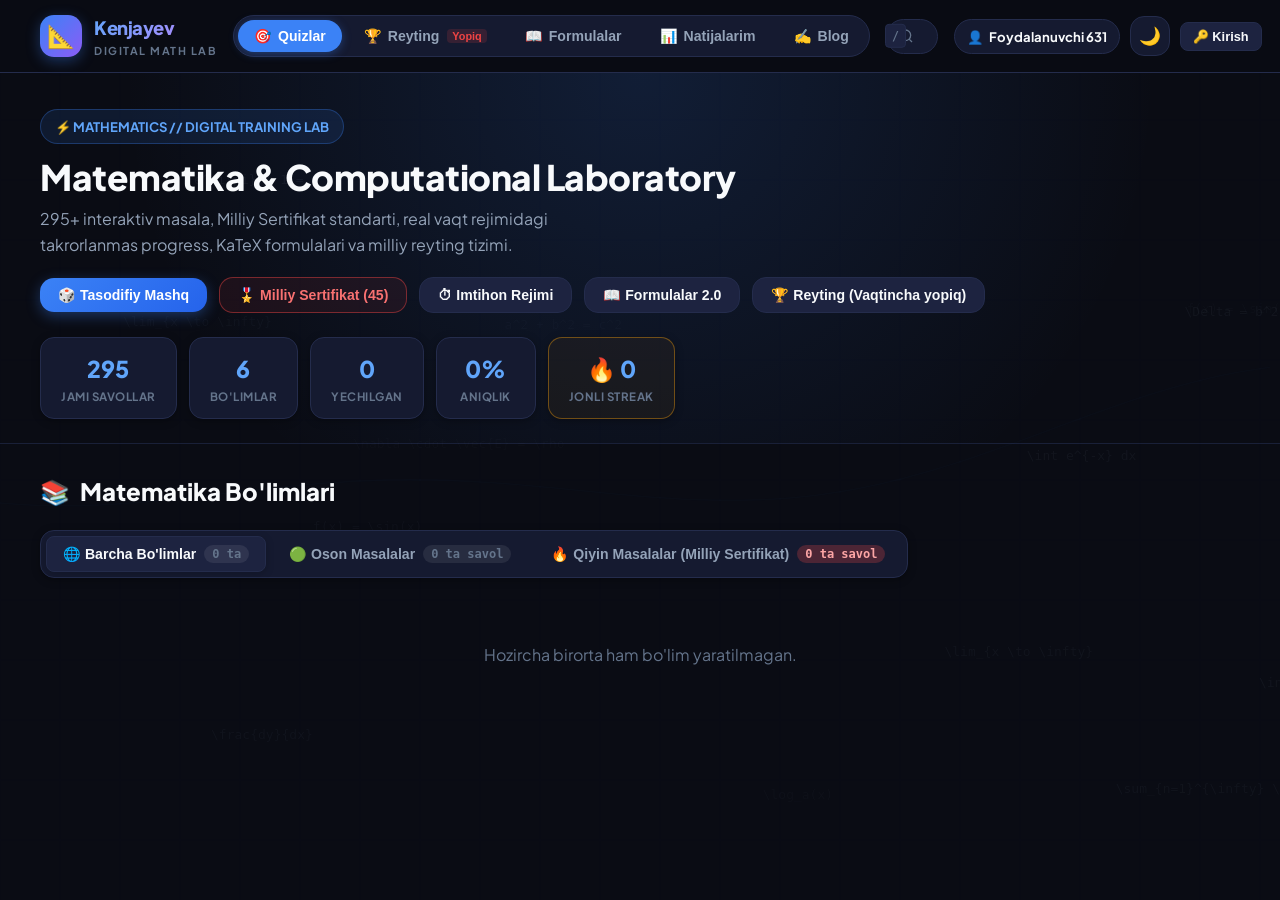
==== commit f7eb7c36: "feat: temporarily close rating section with maintenance notice and hide leaderboard" ====
--- a/index.html
+++ b/index.html
@@ -2131,7 +2131,7 @@
                     <span>🎯</span> <span>Quizlar</span>
                 </button>
                 <button class="nav-tab-btn" id="tabBtnLeaderboard" onclick="mathApp.switchTab('leaderboard')">
-                    <span>🏆</span> <span>Reyting</span>
+                    <span>🏆</span> <span>Reyting</span> <span style="font-size: 0.68rem; background: rgba(239, 68, 68, 0.15); color: #ef4444; padding: 1px 5px; border-radius: 4px; margin-left: 2px; font-weight: 700;">Yopiq</span>
                 </button>
                 <button class="nav-tab-btn" id="tabBtnFormulas" onclick="mathApp.openFormulasModal()">
                     <span>📖</span> <span>Formulalar</span>
@@ -2196,7 +2196,7 @@
                             <span>📖 Formulalar 2.0</span>
                         </button>
                         <button class="btn btn-secondary" onclick="mathApp.switchTab('leaderboard')">
-                            <span>🏆 Jonli Reyting</span>
+                            <span>🏆 Reyting (Vaqtincha yopiq)</span>
                         </button>
                         <button class="btn btn-success" id="btnHeroAddSection" style="display:none;" onclick="mathApp.openSectionModal()">
                             <span>➕ Bo'lim Yaratish</span>
@@ -2275,57 +2275,72 @@
 
         <!-- VIEW 3: GLOBAL LEADERBOARD & RATING (Raqobat Tizimi) -->
         <div id="viewLeaderboard" class="app-view">
-            <div class="section-header-bar">
-                <div>
-                    <div class="view-heading">
-                        <span>🏆</span> <span>Jonli Matematika Reytingi</span>
+            <!-- Closed Notice Card -->
+            <div class="card" style="text-align: center; padding: 60px 24px; max-width: 600px; margin: 40px auto; border-radius: 20px; background: var(--bg-card); border: 1px solid var(--border-color); box-shadow: 0 10px 30px rgba(0,0,0,0.15);">
+                <div style="font-size: 3.8rem; margin-bottom: 16px;">⏳</div>
+                <h2 style="font-size: 1.6rem; font-weight: 800; margin-bottom: 12px; color: var(--text-primary);">Bu bo'lim vaqtinchalik yopildi</h2>
+                <p style="color: var(--text-secondary); font-size: 1.02rem; line-height: 1.6; margin-bottom: 26px;">
+                    Reyting tizimida texnik yangilanish ishlari olib borilmoqda. Tez orada yangilangan holda qayta ishga tushiriladi!
+                </p>
+                <button class="btn btn-primary" onclick="mathApp.switchTab('quizzes')" style="margin: 0 auto; padding: 12px 28px; font-size: 1rem; border-radius: 12px;">
+                    <span>🎯 Quizlar bo'limiga o'tish</span>
+                </button>
+            </div>
+
+            <!-- Leaderboard Content (Vaqtinchalik yashirilgan) -->
+            <div id="leaderboardActiveContent" style="display: none;">
+                <div class="section-header-bar">
+                    <div>
+                        <div class="view-heading">
+                            <span>🏆</span> <span>Jonli Matematika Reytingi</span>
+                        </div>
+                        <p style="color: var(--text-secondary); font-size: 0.88rem; margin-top: 4px;">
+                            Real vaqt rejimida yangilanuvchi eng kuchli bilimdonlar shoxsupasi
+                        </p>
                     </div>
-                    <p style="color: var(--text-secondary); font-size: 0.88rem; margin-top: 4px;">
-                        Real vaqt rejimida yangilanuvchi eng kuchli bilimdonlar shoxsupasi
-                    </p>
+                    <div style="display: flex; gap: 8px;">
+                        <button class="btn btn-sm btn-primary" onclick="mathApp.openProfileModal()">
+                            <span>👤 Mening Profilim</span>
+                        </button>
+                        <button class="btn btn-sm btn-secondary" onclick="mathApp.fetchLeaderboard(true)">
+                            <span>🔄 Yangilash</span>
+                        </button>
+                    </div>
                 </div>
-                <div style="display: flex; gap: 8px;">
-                    <button class="btn btn-sm btn-primary" onclick="mathApp.openProfileModal()">
-                        <span>👤 Mening Profilim</span>
-                    </button>
-                    <button class="btn btn-sm btn-secondary" onclick="mathApp.fetchLeaderboard(true)">
-                        <span>🔄 Yangilash</span>
-                    </button>
+
+                <!-- Current User Rank Bar -->
+                <div id="myRankBar" class="my-rank-banner" style="display:none;">
+                    <!-- Injected via JS -->
                 </div>
-            </div>
-
-            <!-- Current User Rank Bar -->
-            <div id="myRankBar" class="my-rank-banner" style="display:none;">
-                <!-- Injected via JS -->
-            </div>
-
-            <!-- Top 3 Podium Cards -->
-            <div class="podium-grid" id="leaderboardPodium">
-                <!-- Injected via JS -->
-            </div>
-
-            <!-- Full Leaderboard Table -->
-            <div class="data-table-wrap" style="margin-top: 20px;">
-                <table class="data-table">
-                    <thead>
-                        <tr>
-                            <th style="width: 70px;">O'rin</th>
-                            <th>Ishtirokchi</th>
-                            <th style="text-align: right;">Ball</th>
-                            <th style="text-align: center;">To'g'ri / Jami</th>
-                            <th style="text-align: center;">Aniqlik</th>
-                            <th style="text-align: center;">Maks. Streak</th>
-                            <th>Daraja</th>
-                        </tr>
-                    </thead>
-                    <tbody id="leaderboardTableBody">
-                        <tr>
-                            <td colspan="7" style="text-align:center; padding: 24px; color: var(--text-muted);">
-                                Reyting ma'lumotlari yuklanmoqda...
-                            </td>
-                        </tr>
-                    </tbody>
-                </table>
+
+                <!-- Top 3 Podium Cards -->
+                <div class="podium-grid" id="leaderboardPodium">
+                    <!-- Injected via JS -->
+                </div>
+
+                <!-- Full Leaderboard Table -->
+                <div class="data-table-wrap" style="margin-top: 20px;">
+                    <table class="data-table">
+                        <thead>
+                            <tr>
+                                <th style="width: 70px;">O'rin</th>
+                                <th>Ishtirokchi</th>
+                                <th style="text-align: right;">Ball</th>
+                                <th style="text-align: center;">To'g'ri / Jami</th>
+                                <th style="text-align: center;">Aniqlik</th>
+                                <th style="text-align: center;">Maks. Streak</th>
+                                <th>Daraja</th>
+                            </tr>
+                        </thead>
+                        <tbody id="leaderboardTableBody">
+                            <tr>
+                                <td colspan="7" style="text-align:center; padding: 24px; color: var(--text-muted);">
+                                    Reyting ma'lumotlari yuklanmoqda...
+                                </td>
+                            </tr>
+                        </tbody>
+                    </table>
+                </div>
             </div>
         </div>
 
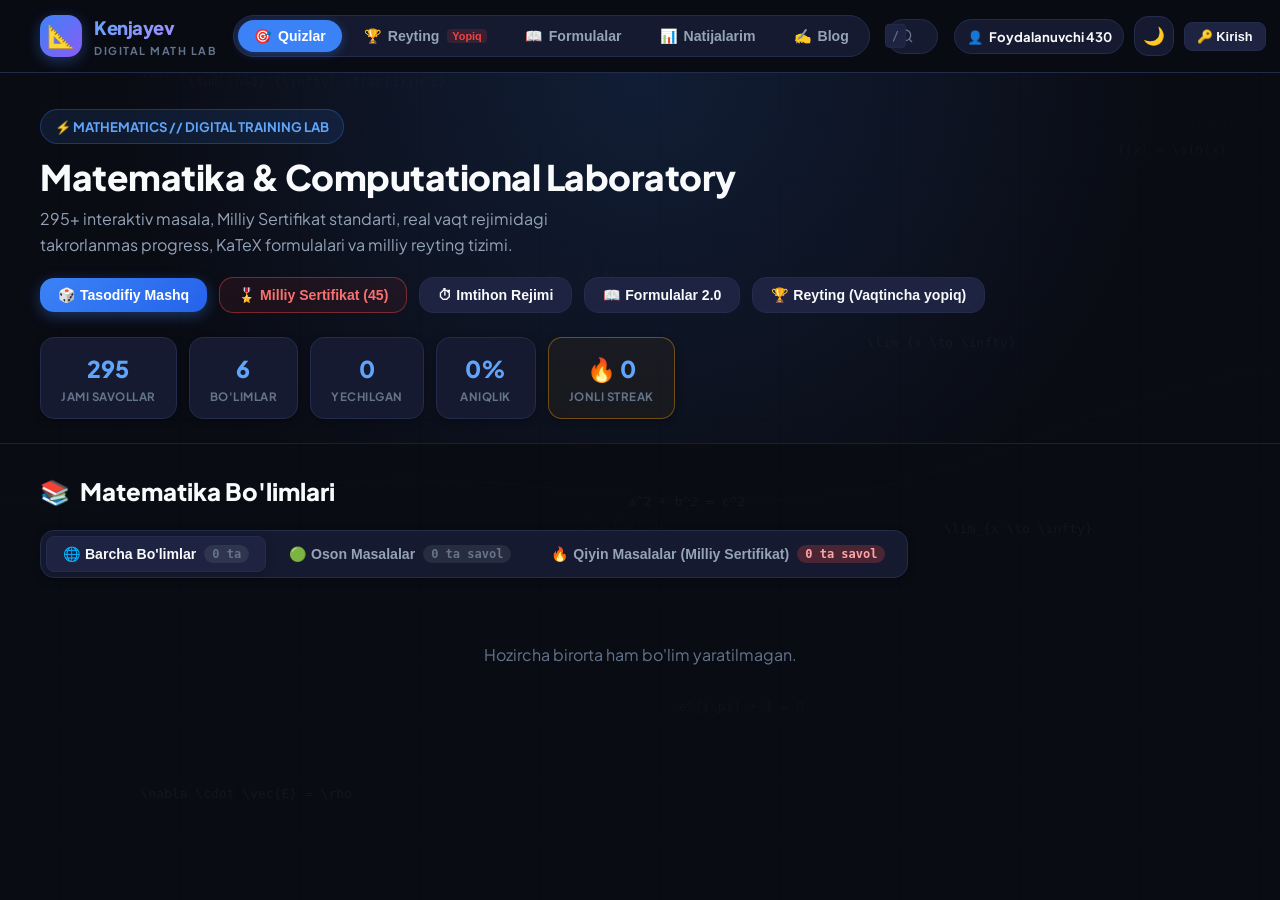
==== commit 4738e44b: "feat: Full bot + site fixes, richer bot menu with real inline test engine - WEB_APP_URL now points t" ====
--- a/index.html
+++ b/index.html
@@ -2275,20 +2275,7 @@
 
         <!-- VIEW 3: GLOBAL LEADERBOARD & RATING (Raqobat Tizimi) -->
         <div id="viewLeaderboard" class="app-view">
-            <!-- Closed Notice Card -->
-            <div class="card" style="text-align: center; padding: 60px 24px; max-width: 600px; margin: 40px auto; border-radius: 20px; background: var(--bg-card); border: 1px solid var(--border-color); box-shadow: 0 10px 30px rgba(0,0,0,0.15);">
-                <div style="font-size: 3.8rem; margin-bottom: 16px;">⏳</div>
-                <h2 style="font-size: 1.6rem; font-weight: 800; margin-bottom: 12px; color: var(--text-primary);">Bu bo'lim vaqtinchalik yopildi</h2>
-                <p style="color: var(--text-secondary); font-size: 1.02rem; line-height: 1.6; margin-bottom: 26px;">
-                    Reyting tizimida texnik yangilanish ishlari olib borilmoqda. Tez orada yangilangan holda qayta ishga tushiriladi!
-                </p>
-                <button class="btn btn-primary" onclick="mathApp.switchTab('quizzes')" style="margin: 0 auto; padding: 12px 28px; font-size: 1rem; border-radius: 12px;">
-                    <span>🎯 Quizlar bo'limiga o'tish</span>
-                </button>
-            </div>
-
-            <!-- Leaderboard Content (Vaqtinchalik yashirilgan) -->
-            <div id="leaderboardActiveContent" style="display: none;">
+            <div id="leaderboardActiveContent">
                 <div class="section-header-bar">
                     <div>
                         <div class="view-heading">
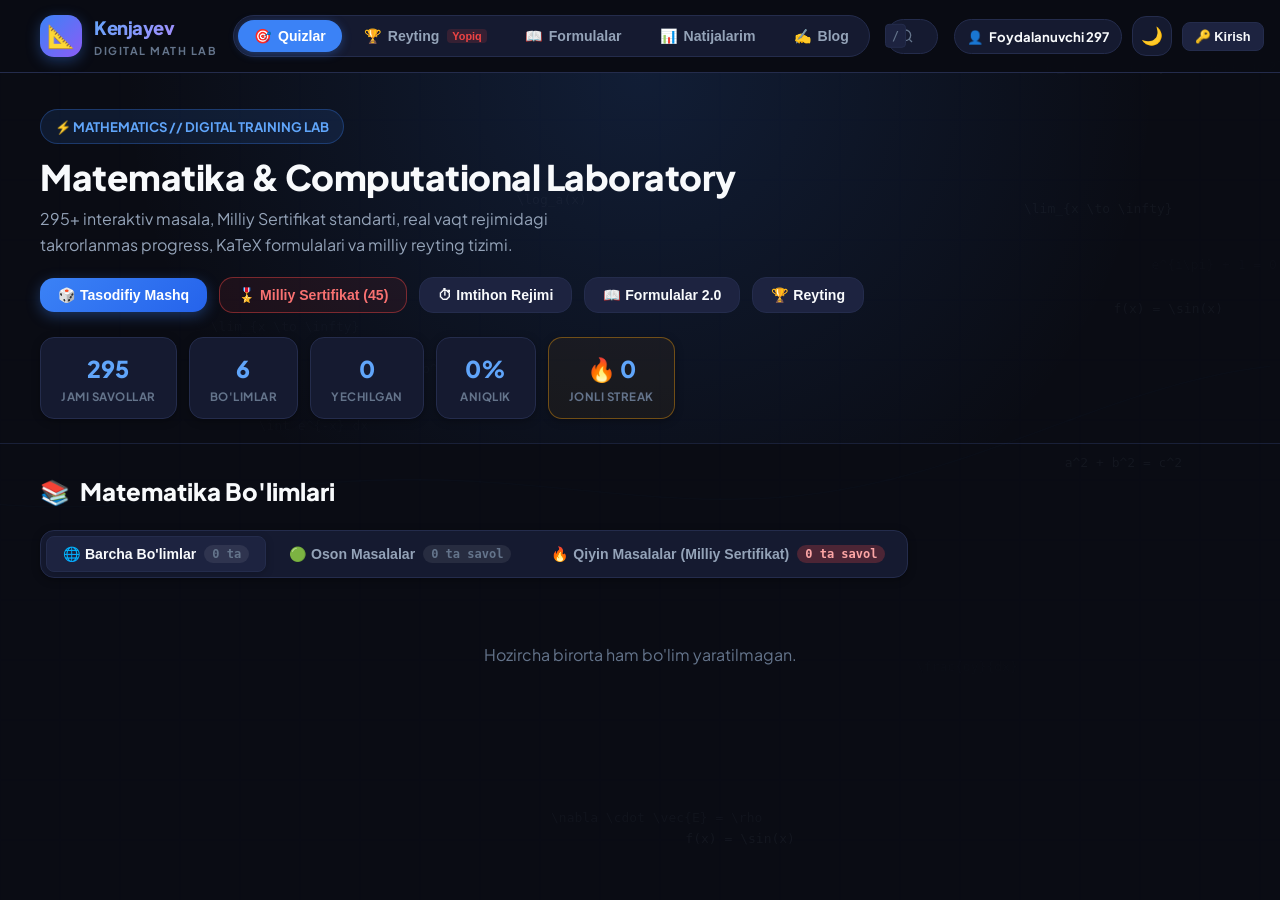
==== commit 842e0967: "fix: rating tab still advertised itself as temporarily closed" ====
--- a/index.html
+++ b/index.html
@@ -2196,7 +2196,7 @@
                             <span>📖 Formulalar 2.0</span>
                         </button>
                         <button class="btn btn-secondary" onclick="mathApp.switchTab('leaderboard')">
-                            <span>🏆 Reyting (Vaqtincha yopiq)</span>
+                            <span>🏆 Reyting</span>
                         </button>
                         <button class="btn btn-success" id="btnHeroAddSection" style="display:none;" onclick="mathApp.openSectionModal()">
                             <span>➕ Bo'lim Yaratish</span>
